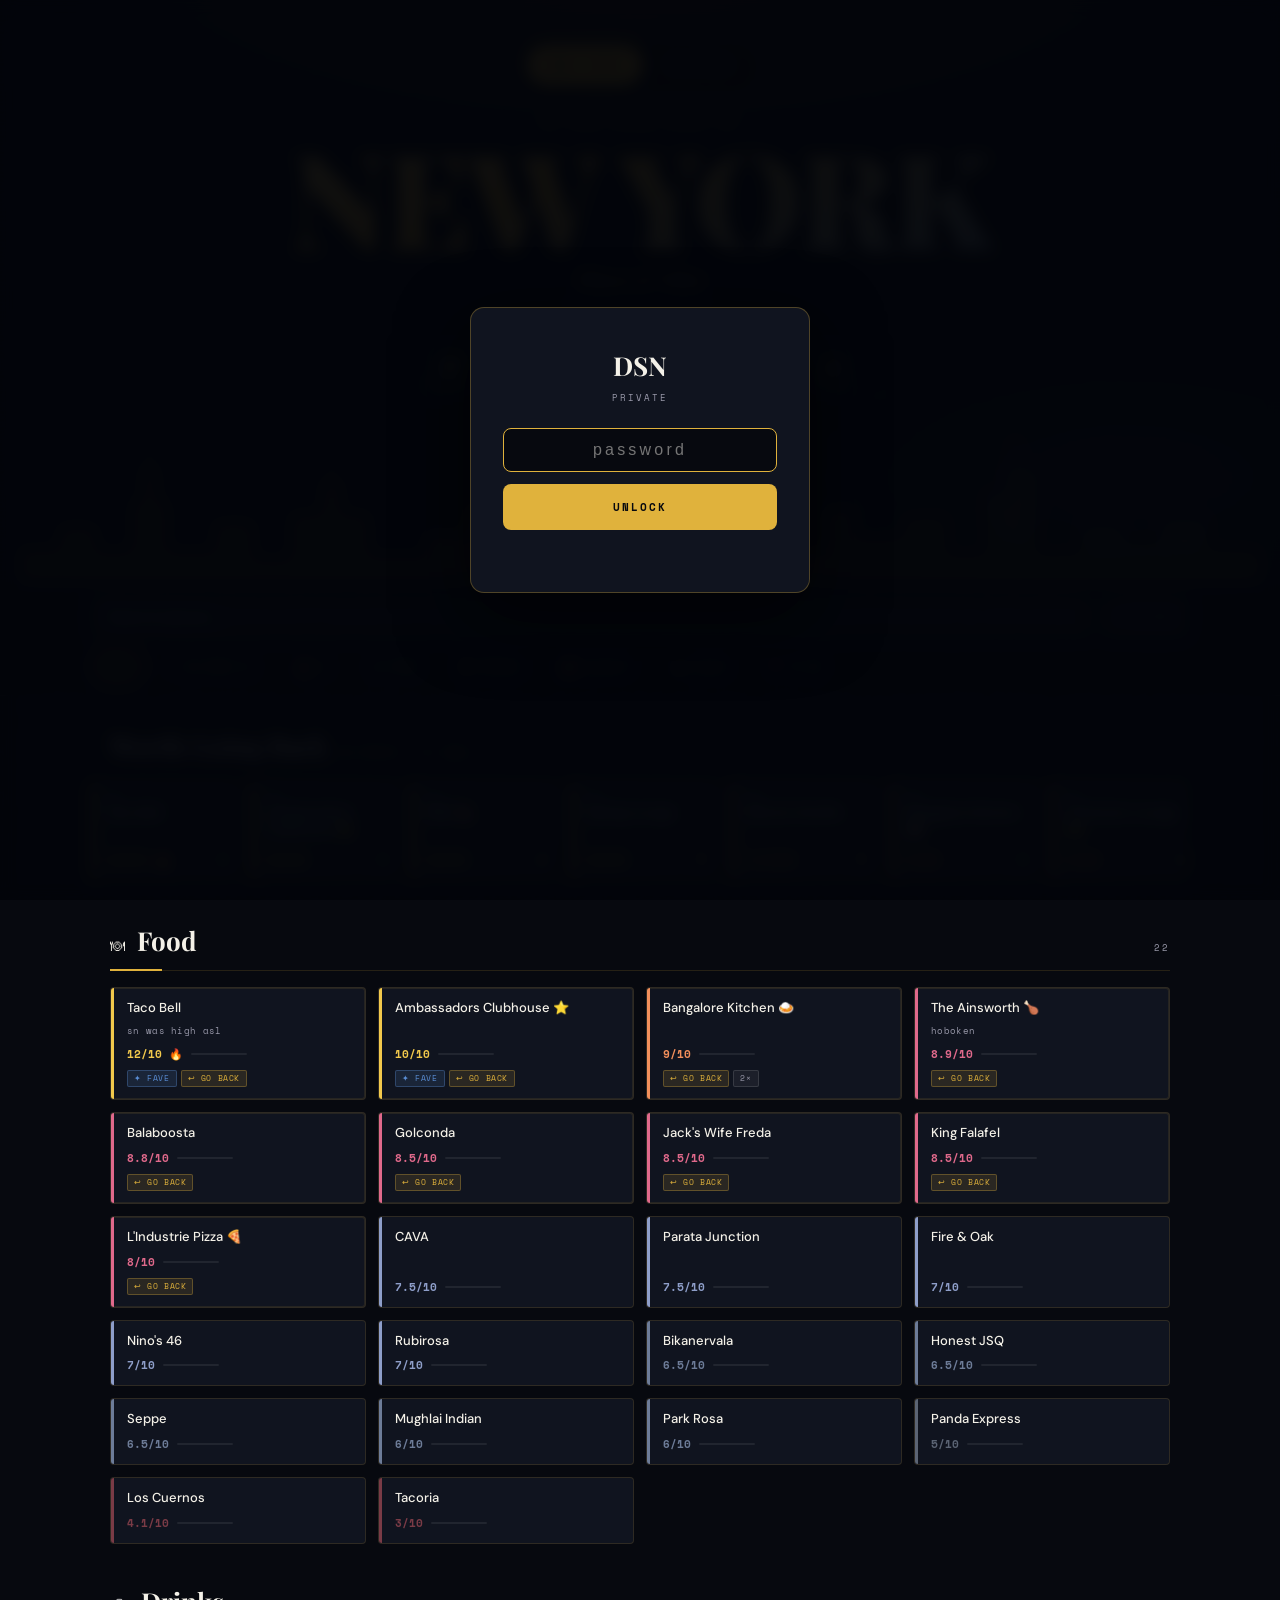
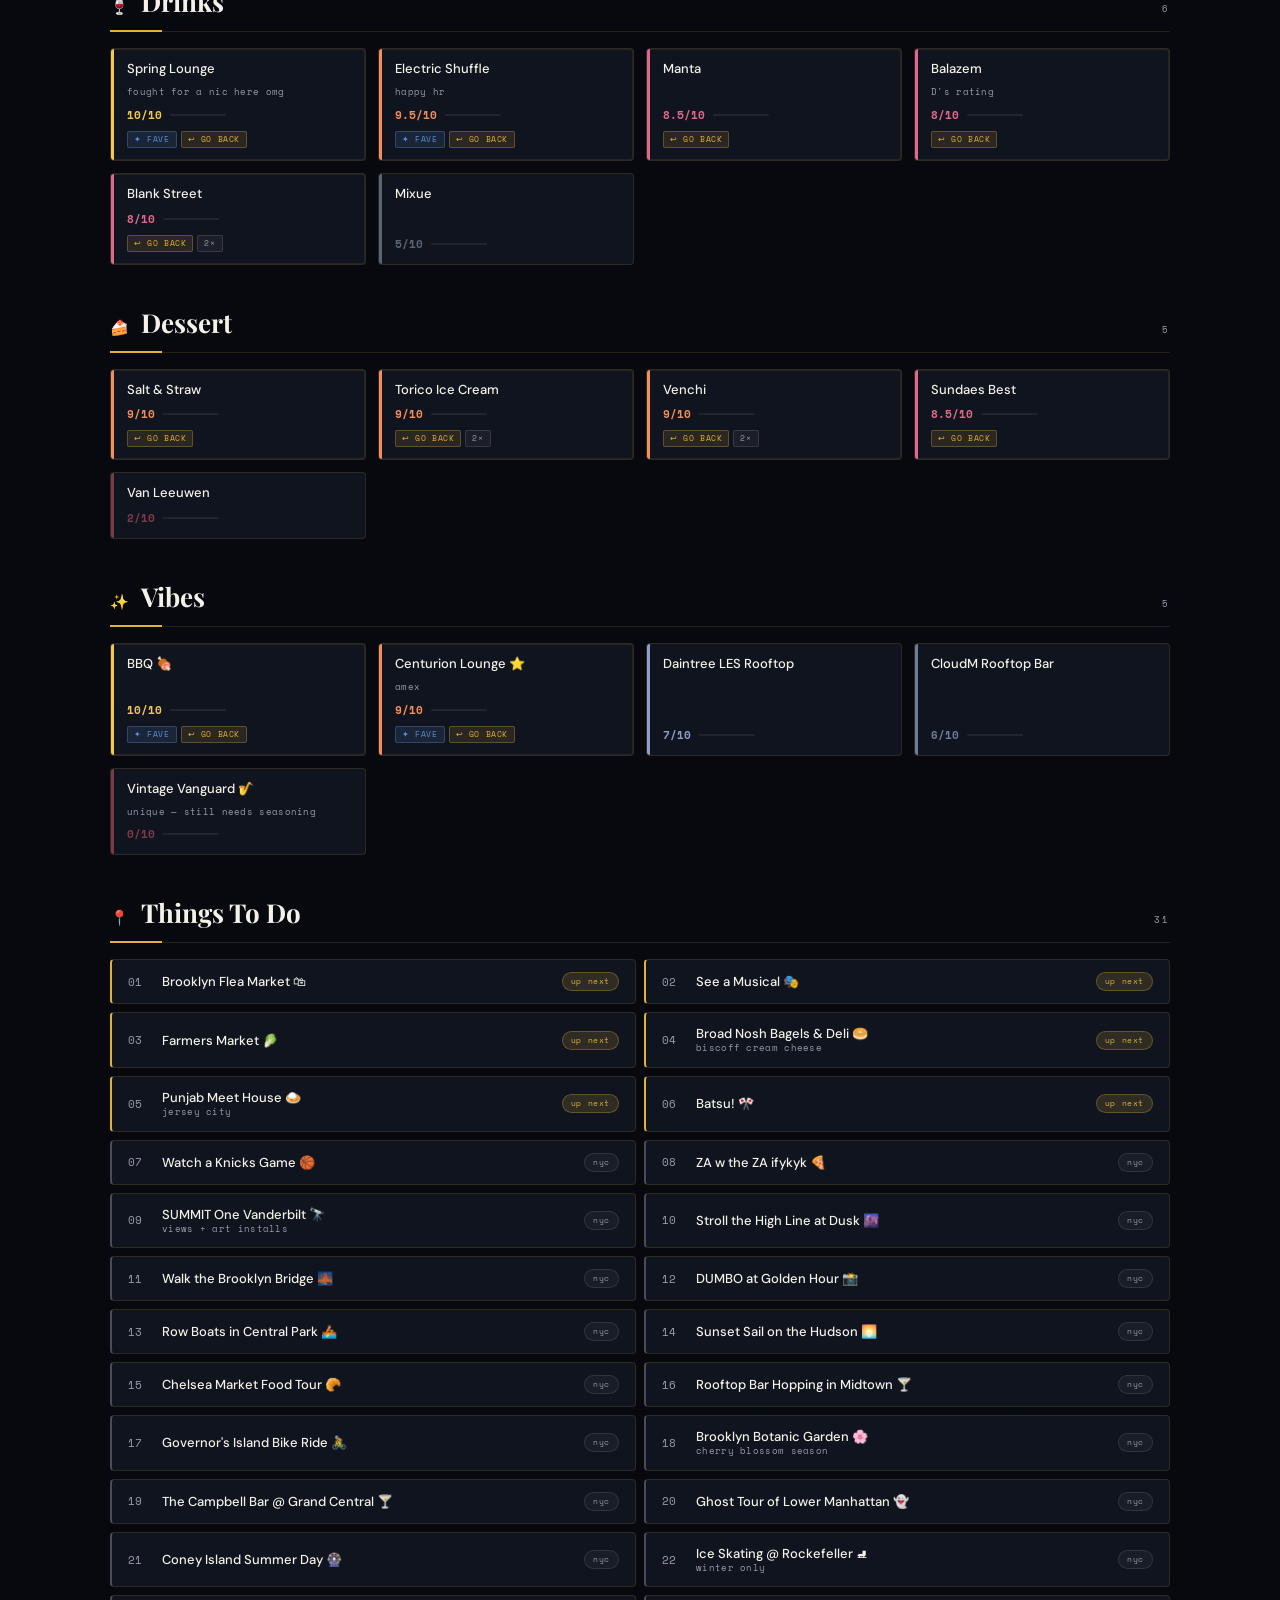
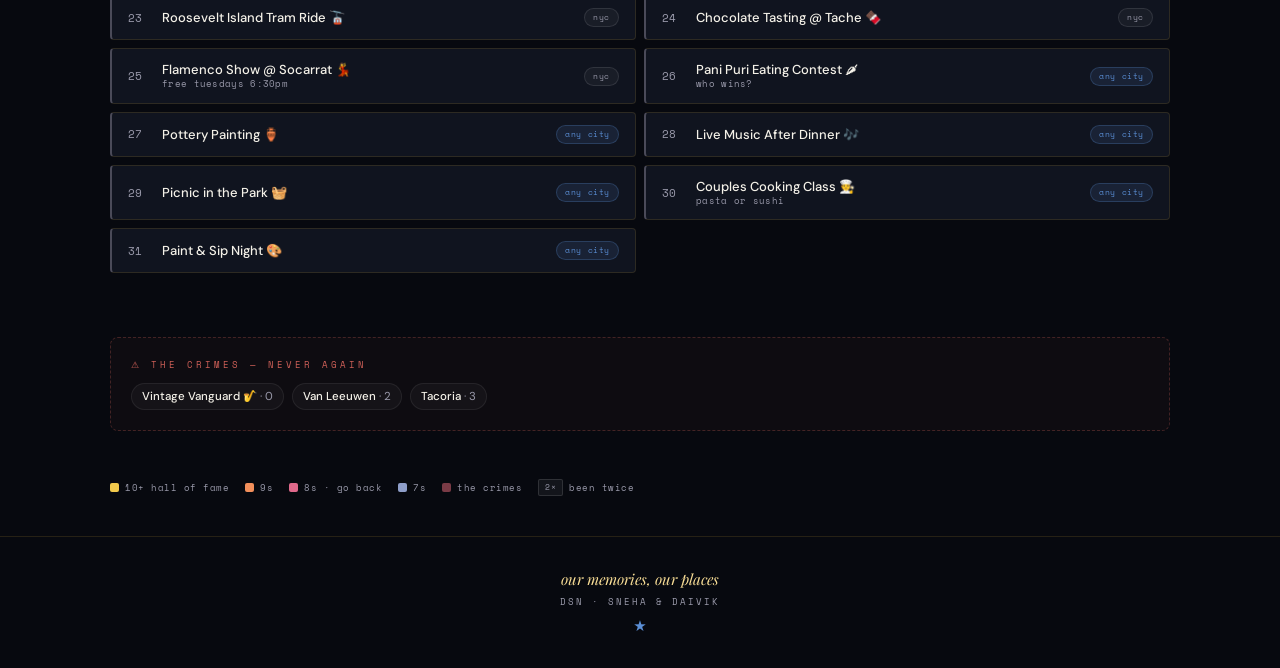
==== index.html @ c8d0a9fb "Rebuild as two-city dashboard: NYC + Chicago themes - Add full NYC list (38 rated places across food" ====
<!DOCTYPE html>
<html lang="en" data-city="nyc">
<head>
<meta charset="UTF-8">
<meta name="viewport" content="width=device-width, initial-scale=1.0, viewport-fit=cover">
<meta name="apple-mobile-web-app-capable" content="yes">
<meta name="apple-mobile-web-app-status-bar-style" content="black-translucent">
<meta name="theme-color" content="#07090f">
<title>DSN Places</title>
<link rel="preconnect" href="https://fonts.googleapis.com">
<link rel="preconnect" href="https://fonts.gstatic.com" crossorigin>
<link href="https://fonts.googleapis.com/css2?family=Playfair+Display:ital,wght@0,400;0,700;0,900;1,400&family=DM+Sans:wght@300;400;500;600&family=Space+Mono:wght@400;700&display=swap" rel="stylesheet">
<style>
/* ═══════════════════════════════════════════════════════════
   DESIGN TOKENS
   ═══════════════════════════════════════════════════════════ */
:root {
  /* spacing — 8pt grid */
  --s1: 4px;  --s2: 8px;  --s3: 12px; --s4: 16px;
  --s5: 20px; --s6: 24px; --s8: 32px; --s10: 40px;
  --s12: 48px; --s16: 64px;

  /* type scale */
  --t-xs: 9px; --t-sm: 10.5px; --t-md: 13px;
  --t-lg: 15px; --t-xl: 20px; --t-2xl: 26px;

  /* radii */
  --r-sm: 4px; --r-md: 8px; --r-lg: 14px; --r-pill: 999px;

  /* rating ramp — shared across cities so tiers read the same everywhere */
  --rt-elite: #f2c94c;
  --rt-9:     #f28f5b;
  --rt-8:     #e0698b;
  --rt-7:     #8e9ec9;
  --rt-6:     #6d7c98;
  --rt-5:     #5b6474;
  --rt-low:   #7a3b46;
  --rt-none:  #4a4a58;

  --ease: cubic-bezier(.22,.61,.36,1);
}

/* ── NEW YORK: midnight + brass ── */
:root[data-city="nyc"] {
  --bg:        #07090f;
  --surface:   #10141f;
  --surface-2: #171d2b;
  --border:    rgba(224,178,60,.14);
  --border-2:  rgba(224,178,60,.30);
  --text:      #f4f1e8;
  --muted:     #9a9aab;
  --accent:    #e0b23c;
  --accent-lt: #f7dc95;
  --accent-dk: #7a5f1c;
  --accent-rgb: 224,178,60;
  --second:    #5b8fd6;
  --second-rgb: 91,143,214;
  --glow-1:    rgba(224,178,60,.16);
  --glow-2:    rgba(91,143,214,.12);
  --warn:      #cf6058;
  --warn-rgb:  207,96,88;
  --star:      "★";
}

/* ── CHICAGO: lakefront blue + flag red ── */
:root[data-city="chi"] {
  --bg:        #050f18;
  --surface:   #0c1a26;
  --surface-2: #122534;
  --border:    rgba(65,182,230,.14);
  --border-2:  rgba(65,182,230,.32);
  --text:      #eaf4fa;
  --muted:     #8ba3b4;
  --accent:    #41b6e6;
  --accent-lt: #9fdff8;
  --accent-dk: #1d5f80;
  --accent-rgb: 65,182,230;
  --second:    #e4415c;
  --second-rgb: 228,65,92;
  --glow-1:    rgba(65,182,230,.14);
  --glow-2:    rgba(228,65,92,.14);
  --warn:      #e4415c;
  --warn-rgb:  228,65,92;
  --star:      "✶";
}

* { margin:0; padding:0; box-sizing:border-box; }

html { scroll-behavior:smooth; }

body {
  background: var(--bg);
  color: var(--text);
  font-family:'DM Sans',system-ui,sans-serif;
  min-height:100vh;
  overflow-x:hidden;
  -webkit-text-size-adjust:100%;
  -webkit-tap-highlight-color:transparent;
  padding-bottom: env(safe-area-inset-bottom);
  transition: background-color .5s var(--ease), color .5s var(--ease);
}

/* film grain */
body::after {
  content:'';position:fixed;inset:0;z-index:900;pointer-events:none;opacity:.45;
  background-image:url("data:image/svg+xml,%3Csvg viewBox='0 0 200 200' xmlns='http://www.w3.org/2000/svg'%3E%3Cfilter id='n'%3E%3CfeTurbulence type='fractalNoise' baseFrequency='0.85' numOctaves='4' stitchTiles='stitch'/%3E%3C/filter%3E%3Crect width='100%25' height='100%25' filter='url(%23n)' opacity='0.035'/%3E%3C/svg%3E");
}

:focus-visible { outline:2px solid var(--accent); outline-offset:2px; border-radius:2px; }

.mono { font-family:'Space Mono',monospace; }
.serif { font-family:'Playfair Display',serif; }

/* ═══════════════════════════════════════════════════════════
   HERO
   ═══════════════════════════════════════════════════════════ */
.hero { position:relative; padding:var(--s10) var(--s5) 0; overflow:hidden; text-align:center; }
.hero-fx { position:absolute; inset:0; pointer-events:none; }
.hero-fx::before {
  content:'';position:absolute;inset:0;
  background:
    radial-gradient(ellipse 75% 55% at 50% -8%, var(--glow-1) 0%, transparent 62%),
    radial-gradient(ellipse 45% 40% at 88% 82%, var(--glow-2) 0%, transparent 60%);
  transition:background .5s var(--ease);
}
.hero-fx::after {
  content:'';position:absolute;inset:0;
  background:repeating-linear-gradient(0deg,transparent,transparent 3px,rgba(255,255,255,.012) 3px,rgba(255,255,255,.012) 4px);
}
.hero-inner { position:relative; z-index:2; }

/* city switch */
.city-switch {
  display:inline-flex; gap:var(--s1); padding:var(--s1);
  border:1px solid var(--border); border-radius:var(--r-pill);
  background:rgba(0,0,0,.35); backdrop-filter:blur(10px);
  margin-bottom:var(--s6);
}
.city-btn {
  font-family:'Space Mono',monospace; font-size:var(--t-sm); letter-spacing:2.5px;
  text-transform:uppercase; padding:10px 20px; min-height:40px;
  border:0; border-radius:var(--r-pill); background:transparent;
  color:var(--muted); cursor:pointer; transition:all .3s var(--ease);
}
.city-btn[aria-pressed="true"] { background:var(--accent); color:var(--bg); font-weight:700; }
.city-btn:not([aria-pressed="true"]):hover { color:var(--text); }

.hero-eyebrow {
  font-family:'Space Mono',monospace; font-size:var(--t-xs);
  letter-spacing:5px; text-transform:uppercase; color:var(--accent);
  margin-bottom:var(--s3);
}
.hero-title {
  font-family:'Playfair Display',serif; font-weight:900;
  font-size:clamp(46px,13vw,132px); line-height:.86; letter-spacing:-.02em;
  background:linear-gradient(155deg,var(--accent-lt) 0%,var(--accent) 42%,var(--second) 100%);
  -webkit-background-clip:text; background-clip:text; -webkit-text-fill-color:transparent;
}
.hero-sub {
  font-family:'Playfair Display',serif; font-style:italic;
  font-size:clamp(14px,3.4vw,20px); color:var(--accent-lt); margin-top:var(--s3);
  opacity:.85;
}
.hero-names {
  font-family:'Space Mono',monospace; font-size:var(--t-xs);
  letter-spacing:4px; color:var(--muted); margin-top:var(--s3);
}
.hero-names b { color:var(--second); font-weight:400; }

.fade-swap { animation:fadeUp .55s var(--ease); }
@keyframes fadeUp { from{opacity:0;transform:translateY(14px)} to{opacity:1;transform:none} }

/* stats */
.stats {
  display:flex; justify-content:center; flex-wrap:wrap;
  gap:var(--s2); margin-top:var(--s6);
}
.stat {
  flex:1 1 68px; max-width:120px;
  border:1px solid var(--border); border-radius:var(--r-md);
  background:rgba(255,255,255,.02); padding:var(--s3) var(--s2);
}
.stat-num {
  font-family:'Playfair Display',serif; font-weight:700;
  font-size:var(--t-xl); color:var(--accent-lt); line-height:1;
}
.stat-label {
  font-family:'Space Mono',monospace; font-size:7.5px; letter-spacing:1.4px;
  color:var(--muted); text-transform:uppercase; margin-top:6px; line-height:1.4;
}

/* skyline */
.skyline { position:relative; z-index:1; margin-top:var(--s6); line-height:0; }
.skyline svg { display:block; width:100%; height:auto; }
.skyline svg { fill:var(--accent); opacity:.16; }
.skyline .sky-nyc, .skyline .sky-chi { display:none; }
:root[data-city="nyc"] .skyline .sky-nyc { display:block; }
:root[data-city="chi"] .skyline .sky-chi { display:block; }

/* ═══════════════════════════════════════════════════════════
   STICKY CONTROLS
   ═══════════════════════════════════════════════════════════ */
.sticky-top {
  position:sticky; top:0; z-index:100;
  background:color-mix(in srgb, var(--bg) 92%, transparent);
  -webkit-backdrop-filter:blur(18px); backdrop-filter:blur(18px);
  border-bottom:1px solid var(--border);
  padding:var(--s3) var(--s4) var(--s2);
}
.controls-row { display:flex; gap:var(--s2); margin-bottom:var(--s2); max-width:1100px; margin-inline:auto; }
.search-input {
  flex:1; background:var(--surface); border:1px solid var(--border);
  padding:11px var(--s4); color:var(--text);
  font-family:'DM Sans',sans-serif; font-size:16px;
  border-radius:var(--r-md); outline:none; -webkit-appearance:none;
  transition:border-color .2s;
}
.search-input::placeholder { color:var(--muted); }
.search-input:focus { border-color:var(--border-2); }
.sort-btn {
  flex-shrink:0; min-height:44px; padding:0 var(--s4);
  font-family:'Space Mono',monospace; font-size:var(--t-xs); letter-spacing:1px;
  background:var(--surface); border:1px solid var(--border); color:var(--muted);
  border-radius:var(--r-md); cursor:pointer; text-transform:uppercase; transition:all .2s;
}
.sort-btn:hover { color:var(--text); border-color:var(--border-2); }

.filters {
  display:flex; gap:var(--s2); overflow-x:auto; -webkit-overflow-scrolling:touch;
  scrollbar-width:none; padding-bottom:2px; max-width:1100px; margin-inline:auto;
}
.filters::-webkit-scrollbar { display:none; }
.filter-btn {
  flex-shrink:0; font-family:'Space Mono',monospace; font-size:var(--t-xs);
  letter-spacing:1px; padding:9px var(--s4); min-height:38px;
  border:1px solid var(--border); background:transparent; color:var(--muted);
  cursor:pointer; border-radius:var(--r-pill); white-space:nowrap;
  text-transform:uppercase; transition:all .2s;
}
.filter-btn:hover { color:var(--text); }
.filter-btn[aria-pressed="true"] {
  border-color:var(--accent); color:var(--accent);
  background:rgba(var(--accent-rgb),.12);
}

/* ═══════════════════════════════════════════════════════════
   GO-BACK RAIL
   ═══════════════════════════════════════════════════════════ */
.rail-wrap { padding:var(--s8) 0 0; max-width:1100px; margin-inline:auto; }
.rail-head { padding:0 var(--s5); display:flex; align-items:baseline; gap:var(--s3); flex-wrap:wrap; }
.rail-title {
  font-family:'Playfair Display',serif; font-size:var(--t-2xl);
  font-weight:700; color:var(--text);
}
.rail-note { font-family:'Space Mono',monospace; font-size:var(--t-xs); color:var(--muted); letter-spacing:1.5px; }
.rail {
  display:flex; gap:var(--s2); overflow-x:auto; -webkit-overflow-scrolling:touch;
  scrollbar-width:none; padding:var(--s4) var(--s5) var(--s2);
  scroll-snap-type:x mandatory;
}
.rail::-webkit-scrollbar { display:none; }
.rail-card {
  flex:0 0 152px; scroll-snap-align:start;
  background:linear-gradient(160deg,var(--surface-2),var(--surface));
  border:1px solid var(--border); border-radius:var(--r-md);
  padding:var(--s3) var(--s3) var(--s3) var(--s4);
  position:relative; overflow:hidden;
  display:flex; flex-direction:column; justify-content:space-between; gap:var(--s3);
  min-height:104px;
}
.rail-card::before { content:''; position:absolute; left:0; top:0; bottom:0; width:3px; background:var(--card-color,var(--accent)); }
.rail-rank {
  font-family:'Space Mono',monospace; font-size:var(--t-xs);
  color:var(--muted); letter-spacing:1px;
}
.rail-name { font-size:var(--t-md); font-weight:500; line-height:1.28; }
.rail-foot { display:flex; align-items:center; justify-content:space-between; gap:var(--s2); }
.rail-score {
  font-family:'Space Mono',monospace; font-weight:700; font-size:var(--t-md);
  color:var(--card-color,var(--accent));
}
.rail-cat { font-size:12px; opacity:.75; }

/* ═══════════════════════════════════════════════════════════
   SECTIONS + CARDS
   ═══════════════════════════════════════════════════════════ */
.sections { padding:var(--s8) var(--s5) var(--s16); display:grid; gap:var(--s10); max-width:1100px; margin-inline:auto; }
.section-header {
  display:flex; align-items:baseline; gap:var(--s3);
  margin-bottom:var(--s4); padding-bottom:var(--s3);
  border-bottom:1px solid var(--border); position:relative;
}
.section-header::after { content:''; position:absolute; bottom:-1px; left:0; width:52px; height:2px; background:var(--accent); }
.section-emoji { font-size:var(--t-lg); }
.section-title { font-family:'Playfair Display',serif; font-size:var(--t-2xl); font-weight:700; }
.section-count { font-family:'Space Mono',monospace; font-size:var(--t-xs); color:var(--muted); letter-spacing:2px; margin-left:auto; }

.card-grid { display:grid; grid-template-columns:repeat(2,1fr); gap:var(--s2); }
@media (min-width:620px) { .card-grid { grid-template-columns:repeat(3,1fr); gap:var(--s3); } }
@media (min-width:900px) { .card-grid { grid-template-columns:repeat(4,1fr); } }

.card {
  background:var(--surface); border:1px solid var(--border);
  padding:var(--s3) var(--s3) var(--s3) var(--s4);
  border-radius:var(--r-sm); position:relative; overflow:hidden;
  display:flex; flex-direction:column; gap:var(--s2);
  transition:background .2s, border-color .2s, transform .2s var(--ease);
}
.card::before { content:''; position:absolute; left:0; top:0; bottom:0; width:2.5px; background:var(--card-color,var(--rt-none)); }
.card:hover { background:var(--surface-2); border-color:var(--border-2); transform:translateY(-2px); }
.card.go-back { box-shadow:inset 0 0 0 1px rgba(var(--accent-rgb),.10); }

.card-name { font-size:var(--t-md); font-weight:500; line-height:1.3; }
.card-meta { display:flex; align-items:center; gap:var(--s2); margin-top:auto; }
.card-score {
  font-family:'Space Mono',monospace; font-size:11px; font-weight:700;
  color:var(--card-color,var(--muted)); white-space:nowrap;
}
.card-bar { flex:1; height:2px; background:rgba(255,255,255,.07); border-radius:1px; overflow:hidden; max-width:56px; }
.card-fill { height:100%; background:var(--card-color,var(--muted)); border-radius:1px; }
.card-note {
  font-size:var(--t-xs); color:var(--muted);
  font-family:'Space Mono',monospace; letter-spacing:.3px; line-height:1.4;
}
.badges { display:flex; flex-wrap:wrap; gap:4px; }
.badge {
  font-family:'Space Mono',monospace; font-size:7.5px; letter-spacing:.6px;
  padding:2px 6px; border-radius:2px; text-transform:uppercase; white-space:nowrap;
}
.b-fave    { background:rgba(var(--second-rgb),.14); border:1px solid rgba(var(--second-rgb),.32); color:var(--second); }
.b-goback  { background:rgba(var(--accent-rgb),.12); border:1px solid rgba(var(--accent-rgb),.30); color:var(--accent); }
.b-repeat  { background:rgba(255,255,255,.05); border:1px solid rgba(255,255,255,.12); color:var(--muted); }
.b-new     { background:rgba(var(--accent-rgb),.16); border:1px solid rgba(var(--accent-rgb),.35); color:var(--accent-lt); }

/* rating tiers */
.r-elite { --card-color:var(--rt-elite); }
.r9  { --card-color:var(--rt-9); }
.r8  { --card-color:var(--rt-8); }
.r7  { --card-color:var(--rt-7); }
.r6  { --card-color:var(--rt-6); }
.r5  { --card-color:var(--rt-5); }
.r-low  { --card-color:var(--rt-low); }
.r-none { --card-color:var(--rt-none); }

/* ── to-do list ── */
.todo-grid { display:grid; grid-template-columns:1fr; gap:6px; }
@media (min-width:760px) { .todo-grid { grid-template-columns:1fr 1fr; gap:var(--s2); } }
.todo-card {
  display:flex; align-items:center; gap:var(--s3);
  background:var(--surface); border:1px solid var(--border);
  border-left:2.5px solid var(--rt-none);
  padding:var(--s3) var(--s4); border-radius:var(--r-sm);
  transition:background .2s, border-color .2s;
}
.todo-card:hover { background:var(--surface-2); }
.todo-card.up-next { border-left-color:var(--accent); }
.todo-num { font-family:'Space Mono',monospace; font-size:var(--t-sm); color:var(--muted); min-width:22px; }
.todo-text { font-size:var(--t-md); font-weight:500; }
.todo-tag {
  font-family:'Space Mono',monospace; font-size:7.5px; letter-spacing:.6px;
  padding:3px 8px; border-radius:var(--r-pill); white-space:nowrap; margin-left:auto;
}
.tag-next { background:rgba(var(--accent-rgb),.15); color:var(--accent); border:1px solid rgba(var(--accent-rgb),.3); }
.tag-any  { background:rgba(var(--second-rgb),.12); color:var(--second); border:1px solid rgba(var(--second-rgb),.25); }
.tag-city { background:rgba(255,255,255,.04); color:var(--muted); border:1px solid rgba(255,255,255,.1); }

/* ── the crimes ── */
.crimes { max-width:1100px; margin:0 auto; padding:0 var(--s5) var(--s12); }
.crimes-box {
  border:1px dashed rgba(var(--warn-rgb),.28); border-radius:var(--r-md);
  background:rgba(var(--warn-rgb),.04); padding:var(--s5);
}
.crimes-title {
  font-family:'Space Mono',monospace; font-size:var(--t-xs); letter-spacing:3px;
  color:var(--warn); text-transform:uppercase; margin-bottom:var(--s3);
}
.crimes-list { display:flex; flex-wrap:wrap; gap:var(--s2); }
.crime {
  font-size:11.5px; padding:5px 10px; border-radius:var(--r-pill);
  background:rgba(255,255,255,.03); border:1px solid rgba(255,255,255,.07);
  color:var(--muted);
}
.crime b { color:var(--text); font-weight:500; }

/* ── legend ── */
.legend { max-width:1100px; margin:0 auto; padding:0 var(--s5) var(--s10); display:flex; flex-wrap:wrap; gap:var(--s4); }
.legend-item { display:flex; align-items:center; gap:6px; font-family:'Space Mono',monospace; font-size:var(--t-xs); color:var(--muted); letter-spacing:.5px; }
.legend-dot { width:9px; height:9px; border-radius:2px; }

/* ── footer ── */
.footer { text-align:center; padding:var(--s8) var(--s5) calc(var(--s8) + env(safe-area-inset-bottom)); border-top:1px solid var(--border); }
.footer-main { font-family:'Playfair Display',serif; font-style:italic; font-size:var(--t-lg); color:var(--accent-lt); }
.footer-sub { font-family:'Space Mono',monospace; font-size:var(--t-xs); color:var(--muted); letter-spacing:2px; margin-top:6px; }
.footer-mark { font-size:var(--t-lg); margin-top:var(--s2); color:var(--second); }
.footer-mark::before { content:var(--star); }

.hidden { display:none !important; }
.empty-msg { font-family:'Space Mono',monospace; font-size:var(--t-sm); color:var(--muted); letter-spacing:1px; padding:var(--s10) 0; text-align:center; }

@media (prefers-reduced-motion:reduce) {
  *, *::before, *::after { animation-duration:.01ms !important; transition-duration:.01ms !important; }
}

/* ═══════════════════════════════════════════════════════════
   PASSWORD GATE
   ═══════════════════════════════════════════════════════════ */
#pw-gate {
  position:fixed; inset:0; z-index:9999;
  background:rgba(3,5,10,.94); -webkit-backdrop-filter:blur(8px); backdrop-filter:blur(8px);
  display:flex; align-items:center; justify-content:center; transition:opacity .4s;
}
#pw-card {
  background:var(--surface); border:1px solid var(--border-2);
  border-radius:var(--r-lg); padding:var(--s10) var(--s8);
  max-width:340px; width:88%; text-align:center;
  box-shadow:0 24px 70px rgba(0,0,0,.6);
}
#pw-card h2 { font-family:'Playfair Display',serif; font-size:var(--t-2xl); margin-bottom:var(--s2); color:var(--text); }
#pw-card p { font-family:'Space Mono',monospace; font-size:var(--t-xs); letter-spacing:2px; color:var(--muted); margin-bottom:var(--s6); text-transform:uppercase; }
#pw-input {
  width:100%; padding:12px var(--s4); background:var(--bg);
  border:1px solid var(--border); border-radius:var(--r-md);
  font-size:16px; text-align:center; letter-spacing:.2em; color:var(--text);
  outline:none; transition:border-color .2s;
}
#pw-input:focus { border-color:var(--accent); }
#pw-btn {
  margin-top:var(--s3); width:100%; padding:12px; min-height:46px;
  background:var(--accent); color:var(--bg); border:none; border-radius:var(--r-md);
  font-family:'Space Mono',monospace; font-size:var(--t-sm); font-weight:700;
  letter-spacing:2px; text-transform:uppercase; cursor:pointer; transition:opacity .2s;
}
#pw-btn:hover { opacity:.85; }
#pw-error { margin-top:var(--s3); font-family:'Space Mono',monospace; font-size:var(--t-xs); color:var(--second); min-height:1.2em; }
@keyframes shake { 0%,100%{transform:translateX(0)} 20%,60%{transform:translateX(-6px)} 40%,80%{transform:translateX(6px)} }
.shake { animation:shake .35s ease; }
</style>
</head>
<body>

<div id="pw-gate">
  <div id="pw-card">
    <h2>DSN</h2>
    <p>private</p>
    <input id="pw-input" type="password" placeholder="password" aria-label="Password" onkeydown="if(event.key==='Enter')checkPassword()">
    <button id="pw-btn" onclick="checkPassword()">Unlock</button>
    <div id="pw-error" role="alert"></div>
  </div>
</div>

<!-- ══ HERO ══ -->
<header class="hero">
  <div class="hero-fx"></div>
  <div class="hero-inner">

    <div class="city-switch" role="group" aria-label="Choose city">
      <button class="city-btn" id="btn-nyc" aria-pressed="true"  onclick="setCity('nyc')">New York</button>
      <button class="city-btn" id="btn-chi" aria-pressed="false" onclick="setCity('chi')">Chicago</button>
    </div>

    <div class="hero-eyebrow" id="heroEyebrow">★ our places ★</div>
    <h1 class="hero-title" id="heroTitle">NEW YORK</h1>
    <div class="hero-sub" id="heroSub">Places &amp; Vibes</div>
    <div class="hero-names"><b>Sneha</b> &amp; <b>Daivik</b></div>

    <div class="stats" id="stats"></div>
  </div>

  <div class="skyline" aria-hidden="true">
    <!-- NEW YORK -->
    <svg class="sky-nyc" viewBox="0 0 1200 150" preserveAspectRatio="none">
      <path d="M0,150 L0,118 L38,118 L38,96 L74,96 L74,120 L108,120 L108,72 L118,72 L118,40 L124,40 L124,6 L127,6 L127,40 L133,40 L133,72 L143,72 L143,120 L188,120 L188,92 L226,92 L226,128 L262,128 L262,84 L292,84 L292,54 L300,54 L300,18 L303,18 L303,54 L311,54 L311,84 L338,84 L338,124 L392,124 L392,102 L430,102 L430,74 L462,74 L462,112 L512,112 L512,88 L552,88 L552,128 L594,128 L594,58 L614,58 L614,32 L620,32 L620,2 L623,2 L623,32 L630,32 L630,58 L650,58 L650,128 L698,128 L698,98 L736,98 L736,118 L778,118 L778,78 L808,78 L808,108 L856,108 L856,88 L896,88 L896,124 L936,124 L936,66 L956,66 L956,42 L961,42 L961,10 L964,10 L964,42 L982,42 L982,124 L1028,124 L1028,98 L1066,98 L1066,114 L1106,114 L1106,92 L1148,92 L1148,120 L1200,120 L1200,150 Z"/>
    </svg>
    <!-- CHICAGO -->
    <svg class="sky-chi" viewBox="0 0 1200 150" preserveAspectRatio="none">
      <path d="M0,150 L0,122 L42,122 L42,100 L80,100 L80,126 L118,126 L118,74 L140,74 L140,48 L145,48 L145,8 L148,8 L148,48 L154,48 L154,8 L157,8 L157,48 L163,48 L163,74 L184,74 L184,126 L228,126 L228,96 L268,96 L268,118 L308,118 L308,62 L330,62 L330,34 L336,34 L336,4 L339,4 L339,34 L348,34 L348,62 L366,62 L366,118 L412,118 L412,90 L452,90 L452,124 L496,124 L496,80 L524,80 L524,56 L530,56 L530,22 L533,22 L533,56 L541,56 L541,80 L562,80 L562,124 L610,124 L610,98 L648,98 L648,116 L692,116 L692,70 L718,70 L718,44 L723,44 L723,14 L726,14 L726,44 L734,44 L734,70 L752,70 L752,116 L800,116 L800,92 L842,92 L842,122 L884,122 L884,76 L916,76 L916,102 L960,102 L960,86 L1000,86 L1000,124 L1044,124 L1044,96 L1084,96 L1084,112 L1126,112 L1126,90 L1164,90 L1164,120 L1200,120 L1200,150 Z"/>
    </svg>
  </div>
</header>

<!-- ══ CONTROLS ══ -->
<div class="sticky-top">
  <div class="controls-row">
    <input class="search-input" type="text" id="searchInput" placeholder="Search places…" oninput="render()" autocomplete="off" autocorrect="off" spellcheck="false" aria-label="Search places">
    <button class="sort-btn" id="sortBtn" onclick="toggleSort()">↓ Rating</button>
  </div>
  <div class="filters" role="group" aria-label="Filter by category">
    <button class="filter-btn" aria-pressed="true"  data-f="all"     onclick="setFilter(this)">All</button>
    <button class="filter-btn" aria-pressed="false" data-f="goback"  onclick="setFilter(this)">↩ Go Back 8+</button>
    <button class="filter-btn" aria-pressed="false" data-f="elite"   onclick="setFilter(this)">🔥 9+</button>
    <button class="filter-btn" aria-pressed="false" data-f="food"    onclick="setFilter(this)">🍽 Food</button>
    <button class="filter-btn" aria-pressed="false" data-f="drinks"  onclick="setFilter(this)">🍷 Drinks</button>
    <button class="filter-btn" aria-pressed="false" data-f="dessert" onclick="setFilter(this)">🍰 Dessert</button>
    <button class="filter-btn" aria-pressed="false" data-f="vibes"   onclick="setFilter(this)">✨ Vibes</button>
    <button class="filter-btn" aria-pressed="false" data-f="todo"    onclick="setFilter(this)">📍 To Do</button>
  </div>
</div>

<!-- ══ GO-BACK RAIL ══ -->
<div class="rail-wrap" id="railWrap">
  <div class="rail-head">
    <div class="rail-title">Worth Going Back</div>
    <div class="rail-note" id="railNote">8+ ONLY</div>
  </div>
  <div class="rail" id="rail"></div>
</div>

<!-- ══ SECTIONS ══ -->
<main class="sections" id="sections"></main>

<!-- ══ THE CRIMES ══ -->
<div class="crimes" id="crimes"></div>

<!-- ══ LEGEND ══ -->
<div class="legend">
  <div class="legend-item"><span class="legend-dot" style="background:var(--rt-elite)"></span>10+ hall of fame</div>
  <div class="legend-item"><span class="legend-dot" style="background:var(--rt-9)"></span>9s</div>
  <div class="legend-item"><span class="legend-dot" style="background:var(--rt-8)"></span>8s · go back</div>
  <div class="legend-item"><span class="legend-dot" style="background:var(--rt-7)"></span>7s</div>
  <div class="legend-item"><span class="legend-dot" style="background:var(--rt-low)"></span>the crimes</div>
  <div class="legend-item"><span class="badge b-repeat">2×</span> been twice</div>
</div>

<!-- ══ FOOTER ══ -->
<footer class="footer">
  <div class="footer-main">our memories, our places</div>
  <div class="footer-sub">DSN · SNEHA &amp; DAIVIK</div>
  <div class="footer-mark"></div>
</footer>

<script>
/* ═══════════════════════════════════════════════════════════
   DATA
   ═══════════════════════════════════════════════════════════ */
const DATA = {

  nyc: {
    label:"NEW YORK", eyebrow:"★ the live list ★", sub:"Places & Vibes",
    vibes: [
      { name:"BBQ 🍖", rating:10, special:true },
      { name:"Centurion Lounge ⭐️", rating:9, note:"amex", special:true },
      { name:"Daintree LES Rooftop", rating:7 },
      { name:"CloudM Rooftop Bar", rating:6 },
      { name:"Vintage Vanguard 🎷", rating:0, note:"unique — still needs seasoning" },
    ],
    food: [
      { name:"Taco Bell", rating:12, note:"sn was high asl", special:true },
      { name:"Ambassadors Clubhouse ⭐️", rating:10, special:true },
      { name:"Bangalore Kitchen 🍛", rating:9, visits:2 },
      { name:"The Ainsworth 🍗", rating:8.9, note:"hoboken" },
      { name:"Balaboosta", rating:8.8 },
      { name:"Golconda", rating:8.5 },
      { name:"King Falafel", rating:8.5 },
      { name:"Jack's Wife Freda", rating:8.5 },
      { name:"L'Industrie Pizza 🍕", rating:8 },
      { name:"CAVA", rating:7.5 },
      { name:"Parata Junction", rating:7.5 },
      { name:"Rubirosa", rating:7 },
      { name:"Fire & Oak", rating:7 },
      { name:"Nino's 46", rating:7 },
      { name:"Bikanervala", rating:6.5 },
      { name:"Honest JSQ", rating:6.5 },
      { name:"Seppe", rating:6.5 },
      { name:"Mughlai Indian", rating:6 },
      { name:"Park Rosa", rating:6 },
      { name:"Panda Express", rating:5 },
      { name:"Los Cuernos", rating:4.1 },
      { name:"Tacoria", rating:3 },
    ],
    drinks: [
      { name:"Spring Lounge", rating:10, note:"fought for a nic here omg", special:true },
      { name:"Electric Shuffle", rating:9.5, note:"happy hr", special:true },
      { name:"Manta", rating:8.5 },
      { name:"Balazem", rating:8, note:"D's rating" },
      { name:"Blank Street", rating:8, visits:2 },
      { name:"Mixue", rating:5 },
    ],
    dessert: [
      { name:"Salt & Straw", rating:9 },
      { name:"Torico Ice Cream", rating:9, visits:2 },
      { name:"Venchi", rating:9, visits:2 },
      { name:"Sundaes Best", rating:8.5 },
      { name:"Van Leeuwen", rating:2 },
    ],
    todo: [
      { name:"Brooklyn Flea Market 🛍", next:true },
      { name:"See a Musical 🎭", next:true },
      { name:"Farmers Market 🥬", next:true },
      { name:"Broad Nosh Bagels & Deli 🥯", next:true, note:"biscoff cream cheese" },
      { name:"Punjab Meet House 🍛", next:true, note:"jersey city" },
      { name:"Batsu! 🎌", next:true },
      { name:"Watch a Knicks Game 🏀" },
      { name:"ZA w the ZA ifykyk 🍕" },
      { name:"SUMMIT One Vanderbilt 🔭", note:"views + art installs" },
      { name:"Stroll the High Line at Dusk 🌆" },
      { name:"Walk the Brooklyn Bridge 🌉" },
      { name:"DUMBO at Golden Hour 📸" },
      { name:"Row Boats in Central Park 🚣" },
      { name:"Sunset Sail on the Hudson 🌅" },
      { name:"Chelsea Market Food Tour 🥐" },
      { name:"Rooftop Bar Hopping in Midtown 🍸" },
      { name:"Governor's Island Bike Ride 🚴" },
      { name:"Brooklyn Botanic Garden 🌸", note:"cherry blossom season" },
      { name:"The Campbell Bar @ Grand Central 🍸" },
      { name:"Ghost Tour of Lower Manhattan 👻" },
      { name:"Coney Island Summer Day 🎡" },
      { name:"Ice Skating @ Rockefeller ⛸", note:"winter only" },
      { name:"Roosevelt Island Tram Ride 🚡" },
      { name:"Chocolate Tasting @ Tache 🍫" },
      { name:"Flamenco Show @ Socarrat 💃", note:"free tuesdays 6:30pm" },
      { name:"Pani Puri Eating Contest 🌶", any:true, note:"who wins?" },
      { name:"Pottery Painting 🏺", any:true },
      { name:"Live Music After Dinner 🎶", any:true },
      { name:"Picnic in the Park 🧺", any:true },
      { name:"Couples Cooking Class 🧑‍🍳", any:true, note:"pasta or sushi" },
      { name:"Paint & Sip Night 🎨", any:true },
    ],
  },

  chi: {
    label:"CHICAGO", eyebrow:"✶ where it started ✶", sub:"The Archive",
    vibes: [
      { name:"Le Piano 🎹", rating:10, note:"drinks & vibe", special:true },
      { name:"Bulls Game 🏀", rating:10, special:true },
      { name:"Shedd Aquarium 🐟", rating:10, note:"S+D 10.25.25", special:true },
      { name:"Jewel Osco", rating:10, special:true },
      { name:"Pendry Chicago", rating:10, note:"FHR #amex", special:true },
      { name:"Lincoln Park View", rating:8 },
      { name:"Best View in the City", rating:7, note:"adler" },
      { name:"Walking Michigan Ave", rating:6 },
      { name:"Christkindl Market", rating:5 },
      { name:"The Bean", rating:3, note:"lol" },
      { name:"St Patrick's Wrigley Crawl 🍀", rating:null },
    ],
    food: [
      { name:"Los Comales Taqueria", rating:9.9, special:true },
      { name:"Trivoli Tavern 🥮", rating:9.9, special:true },
      { name:"Lil Baba Reeba", rating:9 },
      { name:"Summer House Santa Monica", rating:9 },
      { name:"Wildberry 🐝", rating:9 },
      { name:"Gilt Bar 🍷", rating:9 },
      { name:"Gibsons Italia", rating:8.9 },
      { name:"SALT 🍔", rating:8.9 },
      { name:"Yasemi", rating:8.6 },
      { name:"Sifr", rating:8.2 },
      { name:"Blue Sushi Sake", rating:8 },
      { name:"Cafe Baba Reeba", rating:8 },
      { name:"Gung Ho Ramen 🍜", rating:7.6 },
      { name:"Aba", rating:7.4 },
      { name:"Gyu Kaku", rating:7 },
      { name:"Cava", rating:7 },
      { name:"Gino's East", rating:7 },
      { name:"Lou Malnati's", rating:7 },
      { name:"Prince", rating:7 },
      { name:"LIA Tavern", rating:7 },
      { name:"Honest", rating:7 },
      { name:"Dough Bros", rating:7, note:"dine & dash 😅" },
      { name:"Ema", rating:6.5 },
      { name:"Oiistar Ramen 🍜", rating:6.5 },
      { name:"Pizzeria Portofino", rating:6.4 },
      { name:"Alpana", rating:6 },
      { name:"Ventuex", rating:6 },
      { name:"Velvet Taco", rating:5.5 },
      { name:"Quarntino", rating:5.5 },
      { name:"Busy Burger 🍔", rating:5 },
      { name:"Chowresta", rating:5 },
      { name:"Pendry Room Service 🥜", rating:5 },
      { name:"Buffalo Wild Wings 🦬", rating:4 },
      { name:"PBNJ", rating:4 },
      { name:"Habibi Mediterranean", rating:4 },
      { name:"Costera Tulum", rating:2 },
      { name:"Sunda", rating:1 },
    ],
    drinks: [
      { name:"Tetto", rating:11, note:"🔥", special:true },
      { name:"Estero FM", rating:10, note:"SN rated", special:true },
      { name:"Nisos Prime Lounge", rating:8 },
      { name:"Grapes & Grains 🎹", rating:8 },
      { name:"The Pearl", rating:8 },
      { name:"Broken Shaker", rating:8 },
      { name:"Kitchen and Kocktails", rating:7 },
      { name:"Texan Taco Bar", rating:6, note:"happy hr" },
      { name:"Hiezmans", rating:6 },
      { name:"Pendry Bar", rating:5.5 },
      { name:"Sixty Four Winery", rating:4.5 },
      { name:"Draft Picks", rating:null },
      { name:"She-naggin", rating:null },
      { name:"Cruz Blanca", rating:null },
      { name:"Old Crow", rating:null },
      { name:"Sluggers", rating:null },
      { name:"Federalas", rating:null },
    ],
    dessert: [
      { name:"Sticky Date Cake @ Trivoli 🥮", rating:null, special:true },
      { name:"Cookie Skillet @ Gilt Bar", rating:null, special:true },
      { name:"Andy's Frozen Custard", rating:null },
      { name:"Jeni's Ice Cream", rating:null },
      { name:"Kilwins", rating:null },
      { name:"Kilwins Evanston", rating:null },
      { name:"Insomnia Cookies 🍪", rating:null },
    ],
    todo: [
      { name:"Pani Puri Eating Contest 🌶", any:true, note:"who wins?" },
      { name:"Pottery Painting 🏺", any:true },
      { name:"Live Music After Dinner 🎶", any:true },
      { name:"Picnic in the Park 🧺", any:true },
      { name:"Couples Cooking Class 🧑‍🍳", any:true, note:"pasta or sushi" },
      { name:"Paint & Sip Night 🎨", any:true },
    ],
  }
};

const CATS = [
  { key:"food",    emoji:"🍽", title:"Food" },
  { key:"drinks",  emoji:"🍷", title:"Drinks" },
  { key:"dessert", emoji:"🍰", title:"Dessert" },
  { key:"vibes",   emoji:"✨", title:"Vibes" },
];

const GO_BACK = 8;   // "anything higher than an 8 is worth going back"

/* ═══════════════════════════════════════════════════════════
   STATE
   ═══════════════════════════════════════════════════════════ */
let city   = 'nyc';
let filter = 'all';
let sortBy = 'rating';   // 'rating' | 'name'

/* ═══════════════════════════════════════════════════════════
   HELPERS
   ═══════════════════════════════════════════════════════════ */
const has = r => Number.isFinite(r);

function tierClass(r) {
  if (!has(r))  return 'r-none';
  if (r >= 10)  return 'r-elite';
  if (r >= 9)   return 'r9';
  if (r >= 8)   return 'r8';
  if (r >= 7)   return 'r7';
  if (r >= 6)   return 'r6';
  if (r >= 5)   return 'r5';
  return 'r-low';
}

function scoreText(r) {
  if (!has(r)) return '—';
  if (r > 10)  return r + '/10 🔥';
  return r + '/10';
}

function esc(s) {
  return String(s).replace(/[&<>"]/g, c => ({'&':'&amp;','<':'&lt;','>':'&gt;','"':'&quot;'}[c]));
}

function allPlaces(c) {
  return CATS.flatMap(cat => (DATA[c][cat.key] || []).map(p => ({...p, cat:cat.key, emoji:cat.emoji})));
}

function matchesSearch(name, note) {
  const q = (document.getElementById('searchInput').value || '').trim().toLowerCase();
  if (!q) return true;
  return (name + ' ' + (note || '')).toLowerCase().includes(q);
}

function sortPlaces(list) {
  const arr = [...list];
  if (sortBy === 'name') return arr.sort((a,b) => a.name.localeCompare(b.name));
  return arr.sort((a,b) => {
    const ra = has(a.rating) ? a.rating : -1;
    const rb = has(b.rating) ? b.rating : -1;
    return rb - ra || a.name.localeCompare(b.name);
  });
}

/* ═══════════════════════════════════════════════════════════
   TEMPLATES
   ═══════════════════════════════════════════════════════════ */
function cardHTML(p) {
  const tier    = tierClass(p.rating);
  const goBack  = has(p.rating) && p.rating >= GO_BACK;
  const pct     = has(p.rating) ? Math.min(100, Math.round((p.rating / 10) * 100)) : 0;
  const badges  = [
    p.special ? '<span class="badge b-fave">✦ fave</span>' : '',
    goBack    ? '<span class="badge b-goback">↩ go back</span>' : '',
    p.visits > 1 ? `<span class="badge b-repeat">${p.visits}×</span>` : '',
  ].join('');

  return `<article class="card ${tier} ${goBack ? 'go-back' : ''}">
    <div class="card-name">${esc(p.name)}</div>
    ${p.note ? `<div class="card-note">${esc(p.note)}</div>` : ''}
    <div class="card-meta">
      <span class="card-score">${scoreText(p.rating)}</span>
      ${has(p.rating) ? `<span class="card-bar"><span class="card-fill" style="width:${pct}%"></span></span>` : ''}
    </div>
    ${badges ? `<div class="badges">${badges}</div>` : ''}
  </article>`;
}

function todoHTML(t, i) {
  const tag = t.next ? ['tag-next','up next'] : t.any ? ['tag-any','any city'] : ['tag-city', city === 'nyc' ? 'nyc' : 'chi'];
  return `<div class="todo-card ${t.next ? 'up-next' : ''}">
    <span class="todo-num">${String(i+1).padStart(2,'0')}</span>
    <div style="flex:1">
      <div class="todo-text">${esc(t.name)}</div>
      ${t.note ? `<div class="card-note">${esc(t.note)}</div>` : ''}
    </div>
    <span class="todo-tag ${tag[0]}">${tag[1]}</span>
  </div>`;
}

function railCardHTML(p, i) {
  return `<div class="rail-card ${tierClass(p.rating)}">
    <div>
      <div class="rail-rank">${String(i+1).padStart(2,'0')}</div>
      <div class="rail-name">${esc(p.name)}</div>
    </div>
    <div class="rail-foot">
      <span class="rail-score">${scoreText(p.rating)}</span>
      <span class="rail-cat">${p.emoji}</span>
    </div>
  </div>`;
}

/* ═══════════════════════════════════════════════════════════
   RENDER
   ═══════════════════════════════════════════════════════════ */
function renderHero() {
  const d = DATA[city];
  const t = document.getElementById('heroTitle');
  const e = document.getElementById('heroEyebrow');
  const s = document.getElementById('heroSub');
  [t,e,s].forEach(el => el.classList.remove('fade-swap'));
  void t.offsetWidth;
  t.textContent = d.label; e.textContent = d.eyebrow; s.textContent = d.sub;
  [t,e,s].forEach(el => el.classList.add('fade-swap'));

  const rated  = allPlaces(city).filter(p => has(p.rating));
  const avg    = rated.length ? (rated.reduce((a,p) => a + Math.min(p.rating,10), 0) / rated.length).toFixed(1) : '—';
  const goBack = rated.filter(p => p.rating >= GO_BACK).length;

  document.getElementById('stats').innerHTML = [
    [allPlaces(city).length, 'places'],
    [avg,                    'avg score'],
    [goBack,                 'go back'],
    [DATA[city].todo.length, 'to do'],
  ].map(([n,l]) => `<div class="stat"><div class="stat-num">${n}</div><div class="stat-label">${l}</div></div>`).join('');
}

function renderRail() {
  const top = sortPlaces(allPlaces(city).filter(p => has(p.rating) && p.rating >= GO_BACK));
  document.getElementById('rail').innerHTML = top.map(railCardHTML).join('');
  document.getElementById('railNote').textContent = `${top.length} SPOTS · ${GO_BACK}+ ONLY`;
  document.getElementById('railWrap').classList.toggle('hidden', top.length === 0 || filter === 'todo');
}

function renderSections() {
  const showCat = k => filter === 'all' || filter === 'goback' || filter === 'elite' || filter === k;
  let html = '';

  CATS.forEach(cat => {
    if (!showCat(cat.key)) return;
    let items = (DATA[city][cat.key] || []).filter(p => matchesSearch(p.name, p.note));
    if (filter === 'goback') items = items.filter(p => has(p.rating) && p.rating >= GO_BACK);
    if (filter === 'elite')  items = items.filter(p => has(p.rating) && p.rating >= 9);
    if (!items.length) return;
    html += `<section class="section">
      <div class="section-header">
        <span class="section-emoji">${cat.emoji}</span>
        <h2 class="section-title">${cat.title}</h2>
        <span class="section-count">${items.length}</span>
      </div>
      <div class="card-grid">${sortPlaces(items).map(cardHTML).join('')}</div>
    </section>`;
  });

  if (filter === 'all' || filter === 'todo') {
    const todos = DATA[city].todo.filter(t => matchesSearch(t.name, t.note));
    if (todos.length) {
      html += `<section class="section">
        <div class="section-header">
          <span class="section-emoji">📍</span>
          <h2 class="section-title">Things To Do</h2>
          <span class="section-count">${todos.length}</span>
        </div>
        <div class="todo-grid">${todos.map(todoHTML).join('')}</div>
      </section>`;
    }
  }

  document.getElementById('sections').innerHTML = html || `<div class="empty-msg">NOTHING MATCHES — TRY ANOTHER SEARCH</div>`;
}

function renderCrimes() {
  const bad = sortPlaces(allPlaces(city).filter(p => has(p.rating) && p.rating <= 3)).reverse();
  const box = document.getElementById('crimes');
  if (!bad.length || filter !== 'all') { box.innerHTML = ''; return; }
  box.innerHTML = `<div class="crimes-box">
    <div class="crimes-title">⚠ the crimes — never again</div>
    <div class="crimes-list">${bad.map(p => `<span class="crime"><b>${esc(p.name)}</b> · ${p.rating}</span>`).join('')}</div>
  </div>`;
}

function render() {
  renderRail();
  renderSections();
  renderCrimes();
}

/* ═══════════════════════════════════════════════════════════
   CONTROLS
   ═══════════════════════════════════════════════════════════ */
function setCity(c) {
  city = c;
  document.documentElement.dataset.city = c;
  document.getElementById('btn-nyc').setAttribute('aria-pressed', c === 'nyc');
  document.getElementById('btn-chi').setAttribute('aria-pressed', c === 'chi');
  document.querySelector('meta[name="theme-color"]').setAttribute('content', c === 'nyc' ? '#07090f' : '#050f18');
  try { localStorage.setItem('dsn-city', c); } catch(e) {}
  renderHero();
  render();
}

function setFilter(btn) {
  filter = btn.dataset.f;
  document.querySelectorAll('.filter-btn').forEach(b => b.setAttribute('aria-pressed', b === btn));
  render();
}

function toggleSort() {
  sortBy = sortBy === 'rating' ? 'name' : 'rating';
  document.getElementById('sortBtn').textContent = sortBy === 'rating' ? '↓ Rating' : 'A–Z';
  render();
}

/* ═══════════════════════════════════════════════════════════
   PASSWORD GATE
   ═══════════════════════════════════════════════════════════ */
function checkPassword() {
  const inp = document.getElementById('pw-input');
  const err = document.getElementById('pw-error');
  if (inp.value === 'huncho') {
    sessionStorage.setItem('dsn-unlocked', '1');
    unlock();
  } else {
    inp.classList.remove('shake'); void inp.offsetWidth; inp.classList.add('shake');
    err.textContent = 'nope. try again.';
    inp.value = '';
  }
}

function unlock() {
  const gate = document.getElementById('pw-gate');
  if (!gate) return;
  gate.style.opacity = '0';
  setTimeout(() => gate.remove(), 400);
}

/* ═══════════════════════════════════════════════════════════
   BOOT
   ═══════════════════════════════════════════════════════════ */
(function init() {
  let saved = null;
  try { saved = localStorage.getItem('dsn-city'); } catch(e) {}
  setCity(saved === 'chi' ? 'chi' : 'nyc');

  if (sessionStorage.getItem('dsn-unlocked') === '1') {
    unlock();
  } else {
    setTimeout(() => document.getElementById('pw-input')?.focus(), 100);
  }
})();
</script>

</body>
</html>
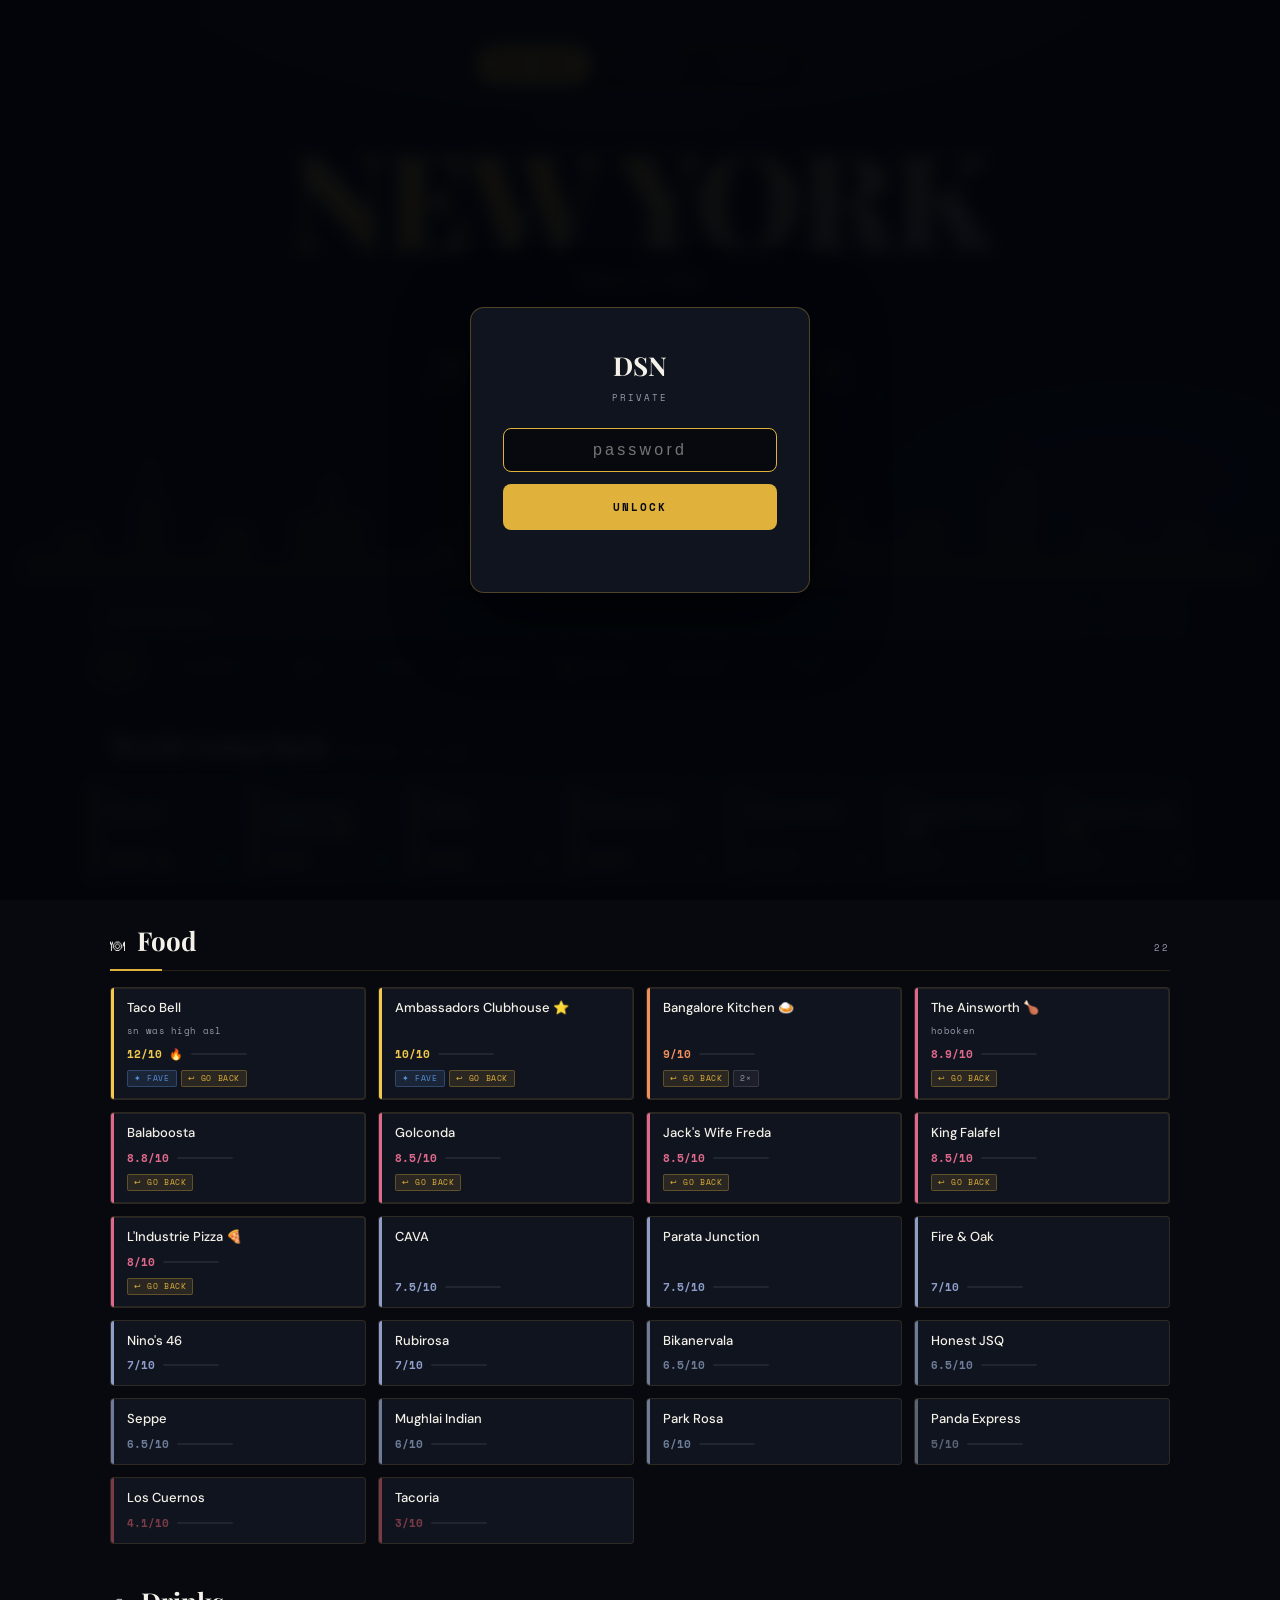
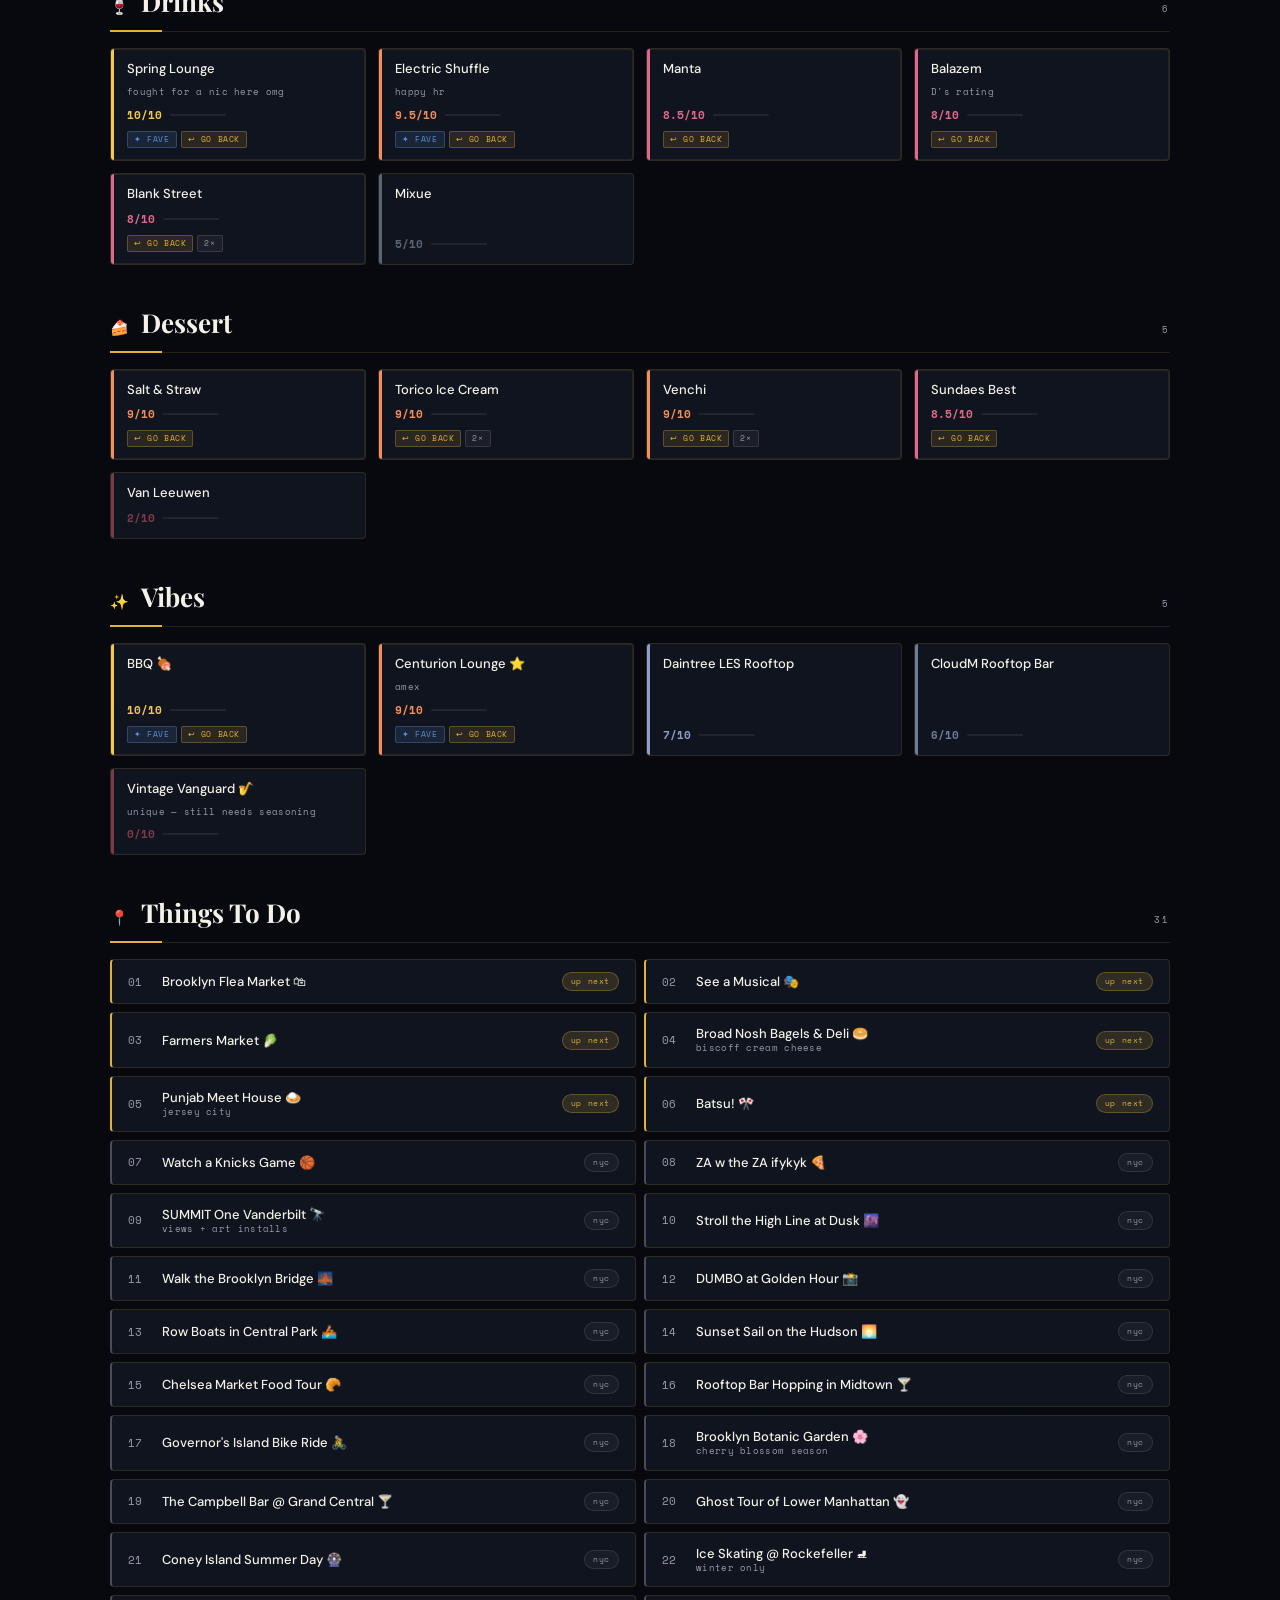
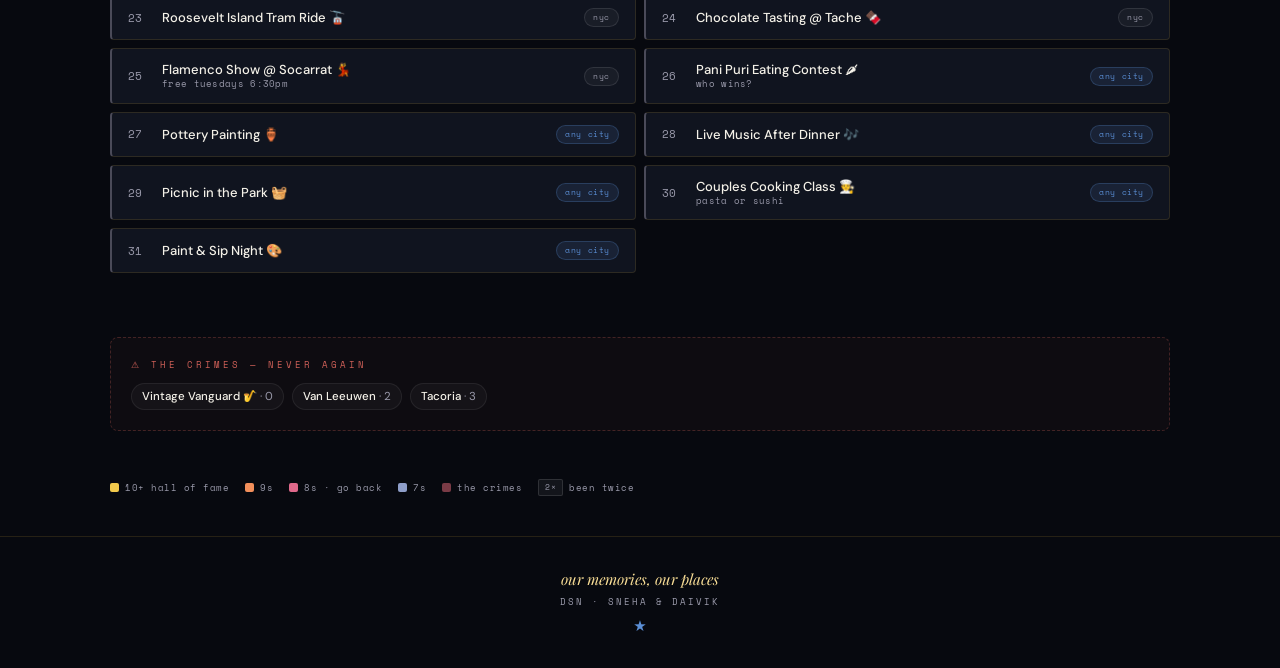
==== commit 8ed73d00: "Add Philadelphia as a third city, built around AKKA weekend - New phl theme: liberty-bell patina tea" ====
--- a/index.html
+++ b/index.html
@@ -6,6 +6,9 @@
 <meta name="apple-mobile-web-app-capable" content="yes">
 <meta name="apple-mobile-web-app-status-bar-style" content="black-translucent">
 <meta name="theme-color" content="#07090f">
+<meta name="robots" content="noindex, nofollow, noarchive, nosnippet, noimageindex">
+<meta name="googlebot" content="noindex, nofollow">
+<meta name="referrer" content="no-referrer">
 <title>DSN Places</title>
 <link rel="preconnect" href="https://fonts.googleapis.com">
 <link rel="preconnect" href="https://fonts.gstatic.com" crossorigin>
@@ -84,6 +87,28 @@
   --star:      "✶";
 }
 
+/* ── PHILADELPHIA: liberty-bell patina + brick ── */
+:root[data-city="phl"] {
+  --bg:        #100c0e;
+  --surface:   #1b1417;
+  --surface-2: #261b1f;
+  --border:    rgba(96,196,174,.14);
+  --border-2:  rgba(96,196,174,.32);
+  --text:      #f4eee9;
+  --muted:     #a3928f;
+  --accent:    #60c4ae;
+  --accent-lt: #a8e6d7;
+  --accent-dk: #2c6b5e;
+  --accent-rgb: 96,196,174;
+  --second:    #d4614e;
+  --second-rgb: 212,97,78;
+  --glow-1:    rgba(96,196,174,.13);
+  --glow-2:    rgba(212,97,78,.13);
+  --warn:      #d4614e;
+  --warn-rgb:  212,97,78;
+  --star:      "✦";
+}
+
 * { margin:0; padding:0; box-sizing:border-box; }
 
 html { scroll-behavior:smooth; }
@@ -156,6 +181,8 @@
   background:linear-gradient(155deg,var(--accent-lt) 0%,var(--accent) 42%,var(--second) 100%);
   -webkit-background-clip:text; background-clip:text; -webkit-text-fill-color:transparent;
 }
+/* long city name needs its own step down so it never overflows */
+:root[data-city="phl"] .hero-title { font-size:clamp(30px,9vw,104px); }
 .hero-sub {
   font-family:'Playfair Display',serif; font-style:italic;
   font-size:clamp(14px,3.4vw,20px); color:var(--accent-lt); margin-top:var(--s3);
@@ -193,9 +220,10 @@
 .skyline { position:relative; z-index:1; margin-top:var(--s6); line-height:0; }
 .skyline svg { display:block; width:100%; height:auto; }
 .skyline svg { fill:var(--accent); opacity:.16; }
-.skyline .sky-nyc, .skyline .sky-chi { display:none; }
+.skyline .sky-nyc, .skyline .sky-chi, .skyline .sky-phl { display:none; }
 :root[data-city="nyc"] .skyline .sky-nyc { display:block; }
 :root[data-city="chi"] .skyline .sky-chi { display:block; }
+:root[data-city="phl"] .skyline .sky-phl { display:block; }
 
 /* ═══════════════════════════════════════════════════════════
    STICKY CONTROLS
@@ -331,6 +359,14 @@
 .b-goback  { background:rgba(var(--accent-rgb),.12); border:1px solid rgba(var(--accent-rgb),.30); color:var(--accent); }
 .b-repeat  { background:rgba(255,255,255,.05); border:1px solid rgba(255,255,255,.12); color:var(--muted); }
 .b-new     { background:rgba(var(--accent-rgb),.16); border:1px solid rgba(var(--accent-rgb),.35); color:var(--accent-lt); }
+.b-tbd     { background:transparent; border:1px dashed rgba(var(--accent-rgb),.35); color:var(--accent); }
+.b-soon    { background:rgba(var(--second-rgb),.14); border:1px solid rgba(var(--second-rgb),.34); color:var(--second); }
+
+/* unvisited / planned spots read as outlines, not filled cards */
+.card.is-tbd { background:transparent; border-style:dashed; }
+.card.is-tbd::before { opacity:.45; }
+.card.is-tbd .card-name { color:var(--accent-lt); }
+.card.is-tbd:hover { background:rgba(var(--accent-rgb),.04); }
 
 /* rating tiers */
 .r-elite { --card-color:var(--rt-elite); }
@@ -454,8 +490,9 @@
   <div class="hero-inner">
 
     <div class="city-switch" role="group" aria-label="Choose city">
-      <button class="city-btn" id="btn-nyc" aria-pressed="true"  onclick="setCity('nyc')">New York</button>
-      <button class="city-btn" id="btn-chi" aria-pressed="false" onclick="setCity('chi')">Chicago</button>
+      <button class="city-btn" data-city="nyc" aria-pressed="true"  onclick="setCity('nyc')">New York</button>
+      <button class="city-btn" data-city="chi" aria-pressed="false" onclick="setCity('chi')">Chicago</button>
+      <button class="city-btn" data-city="phl" aria-pressed="false" onclick="setCity('phl')">Philly</button>
     </div>
 
     <div class="hero-eyebrow" id="heroEyebrow">★ our places ★</div>
@@ -470,6 +507,10 @@
     <!-- NEW YORK -->
     <svg class="sky-nyc" viewBox="0 0 1200 150" preserveAspectRatio="none">
       <path d="M0,150 L0,118 L38,118 L38,96 L74,96 L74,120 L108,120 L108,72 L118,72 L118,40 L124,40 L124,6 L127,6 L127,40 L133,40 L133,72 L143,72 L143,120 L188,120 L188,92 L226,92 L226,128 L262,128 L262,84 L292,84 L292,54 L300,54 L300,18 L303,18 L303,54 L311,54 L311,84 L338,84 L338,124 L392,124 L392,102 L430,102 L430,74 L462,74 L462,112 L512,112 L512,88 L552,88 L552,128 L594,128 L594,58 L614,58 L614,32 L620,32 L620,2 L623,2 L623,32 L630,32 L630,58 L650,58 L650,128 L698,128 L698,98 L736,98 L736,118 L778,118 L778,78 L808,78 L808,108 L856,108 L856,88 L896,88 L896,124 L936,124 L936,66 L956,66 L956,42 L961,42 L961,10 L964,10 L964,42 L982,42 L982,124 L1028,124 L1028,98 L1066,98 L1066,114 L1106,114 L1106,92 L1148,92 L1148,120 L1200,120 L1200,150 Z"/>
+    </svg>
+    <!-- PHILADELPHIA — City Hall tower, Liberty Place spires, Comcast -->
+    <svg class="sky-phl" viewBox="0 0 1200 150" preserveAspectRatio="none">
+      <path d="M0,150 L0,124 L46,124 L46,102 L88,102 L88,128 L128,128 L128,72 L146,72 L146,40 L152,40 L152,16 L155,16 L155,40 L161,40 L161,72 L180,72 L180,128 L224,128 L224,98 L262,98 L262,120 L300,120 L300,52 L316,52 L316,28 L322,28 L322,6 L325,6 L325,28 L332,28 L332,52 L350,52 L350,120 L396,120 L396,94 L436,94 L436,124 L478,124 L478,66 L500,66 L500,38 L506,38 L506,12 L509,12 L509,38 L518,38 L518,66 L538,66 L538,124 L586,124 L586,100 L626,100 L626,118 L668,118 L668,58 L690,58 L690,30 L696,30 L696,4 L699,4 L699,30 L708,30 L708,58 L728,58 L728,118 L776,118 L776,90 L818,90 L818,122 L860,122 L860,74 L890,74 L890,46 L896,46 L896,20 L899,20 L899,46 L908,46 L908,74 L930,74 L930,122 L978,122 L978,96 L1018,96 L1018,116 L1060,116 L1060,80 L1092,80 L1092,110 L1136,110 L1136,92 L1172,92 L1172,120 L1200,120 L1200,150 Z"/>
     </svg>
     <!-- CHICAGO -->
     <svg class="sky-chi" viewBox="0 0 1200 150" preserveAspectRatio="none">
@@ -535,7 +576,7 @@
 const DATA = {
 
   nyc: {
-    label:"NEW YORK", eyebrow:"★ the live list ★", sub:"Places & Vibes",
+    label:"NEW YORK", eyebrow:"★ the live list ★", sub:"Places & Vibes", tag:"nyc", theme:"#07090f",
     vibes: [
       { name:"BBQ 🍖", rating:10, special:true },
       { name:"Centurion Lounge ⭐️", rating:9, note:"amex", special:true },
@@ -618,7 +659,7 @@
   },
 
   chi: {
-    label:"CHICAGO", eyebrow:"✶ where it started ✶", sub:"The Archive",
+    label:"CHICAGO", eyebrow:"✶ where it started ✶", sub:"The Archive", tag:"chi", theme:"#050f18",
     vibes: [
       { name:"Le Piano 🎹", rating:10, note:"drinks & vibe", special:true },
       { name:"Bulls Game 🏀", rating:10, special:true },
@@ -707,6 +748,42 @@
       { name:"Couples Cooking Class 🧑‍🍳", any:true, note:"pasta or sushi" },
       { name:"Paint & Sip Night 🎨", any:true },
     ],
+  },
+
+  phl: {
+    label:"PHILADELPHIA", eyebrow:"✦ sept 4–6 · akka weekend ✦", sub:"Nothing Rated Yet", tag:"phl", theme:"#100c0e",
+    vibes: [
+      { name:"AKKA World Kannada Conference 🎪", rating:null, soon:true, note:"sept 4–6 · pa convention center" },
+      { name:"Loews Philadelphia 🏨", rating:null, tbd:true, note:"psfs art deco · ask for the 33rd flr" },
+      { name:"Rocky Steps @ Art Museum 🥊", rating:null, tbd:true },
+      { name:"LOVE Park 💗", rating:null, tbd:true },
+    ],
+    food: [
+      { name:"Bank & Bourbon 🥃", rating:null, tbd:true, note:"loews · where the $100 credit goes" },
+      { name:"Reading Terminal Market 🥨", rating:null, tbd:true },
+      { name:"Cheesesteak Showdown 🥩", rating:null, tbd:true, note:"pat's vs geno's vs angelo's" },
+      { name:"Restaurant TBD 🍽", rating:null, tbd:true },
+    ],
+    drinks: [
+      { name:"Hotel Bar TBD 🍸", rating:null, tbd:true },
+      { name:"Rooftop TBD 🌆", rating:null, tbd:true },
+    ],
+    dessert: [
+      { name:"Franklin Fountain 🍨", rating:null, tbd:true },
+      { name:"Federal Donuts 🍩", rating:null, tbd:true },
+    ],
+    todo: [
+      { name:"AKKA Conference 🎪", next:true, note:"sept 4–6 · the whole reason" },
+      { name:"Reading Terminal Market 🥨", next:true },
+      { name:"Cheesesteak Showdown 🥩", next:true, note:"settle it once and for all" },
+      { name:"Rocky Steps Run 🥊", next:true },
+      { name:"Liberty Bell + Independence Hall 🔔" },
+      { name:"Magic Gardens 🎨", note:"mosaic maze, south st" },
+      { name:"Elfreth's Alley 🧱", note:"oldest residential street in the us" },
+      { name:"Italian Market Walk 🍅" },
+      { name:"Spruce Street Harbor Park 🌈", note:"hammocks + string lights" },
+      { name:"Franklin Institute 🔬" },
+    ],
   }
 };
 
@@ -783,9 +860,11 @@
     p.special ? '<span class="badge b-fave">✦ fave</span>' : '',
     goBack    ? '<span class="badge b-goback">↩ go back</span>' : '',
     p.visits > 1 ? `<span class="badge b-repeat">${p.visits}×</span>` : '',
+    p.soon    ? '<span class="badge b-soon">◷ upcoming</span>' : '',
+    p.tbd     ? '<span class="badge b-tbd">tbd</span>' : '',
   ].join('');
 
-  return `<article class="card ${tier} ${goBack ? 'go-back' : ''}">
+  return `<article class="card ${tier} ${goBack ? 'go-back' : ''} ${p.tbd || p.soon ? 'is-tbd' : ''}">
     <div class="card-name">${esc(p.name)}</div>
     ${p.note ? `<div class="card-note">${esc(p.note)}</div>` : ''}
     <div class="card-meta">
@@ -797,7 +876,7 @@
 }
 
 function todoHTML(t, i) {
-  const tag = t.next ? ['tag-next','up next'] : t.any ? ['tag-any','any city'] : ['tag-city', city === 'nyc' ? 'nyc' : 'chi'];
+  const tag = t.next ? ['tag-next','up next'] : t.any ? ['tag-any','any city'] : ['tag-city', DATA[city].tag];
   return `<div class="todo-card ${t.next ? 'up-next' : ''}">
     <span class="todo-num">${String(i+1).padStart(2,'0')}</span>
     <div style="flex:1">
@@ -910,11 +989,11 @@
    CONTROLS
    ═══════════════════════════════════════════════════════════ */
 function setCity(c) {
+  if (!DATA[c]) c = 'nyc';
   city = c;
   document.documentElement.dataset.city = c;
-  document.getElementById('btn-nyc').setAttribute('aria-pressed', c === 'nyc');
-  document.getElementById('btn-chi').setAttribute('aria-pressed', c === 'chi');
-  document.querySelector('meta[name="theme-color"]').setAttribute('content', c === 'nyc' ? '#07090f' : '#050f18');
+  document.querySelectorAll('.city-btn').forEach(b => b.setAttribute('aria-pressed', b.dataset.city === c));
+  document.querySelector('meta[name="theme-color"]').setAttribute('content', DATA[c].theme);
   try { localStorage.setItem('dsn-city', c); } catch(e) {}
   renderHero();
   render();
@@ -938,7 +1017,7 @@
 function checkPassword() {
   const inp = document.getElementById('pw-input');
   const err = document.getElementById('pw-error');
-  if (inp.value === 'huncho') {
+  if (inp.value.trim().toLowerCase() === 'dsn') {
     sessionStorage.setItem('dsn-unlocked', '1');
     unlock();
   } else {
@@ -961,7 +1040,7 @@
 (function init() {
   let saved = null;
   try { saved = localStorage.getItem('dsn-city'); } catch(e) {}
-  setCity(saved === 'chi' ? 'chi' : 'nyc');
+  setCity(DATA[saved] ? saved : 'nyc');
 
   if (sessionStorage.getItem('dsn-unlocked') === '1') {
     unlock();
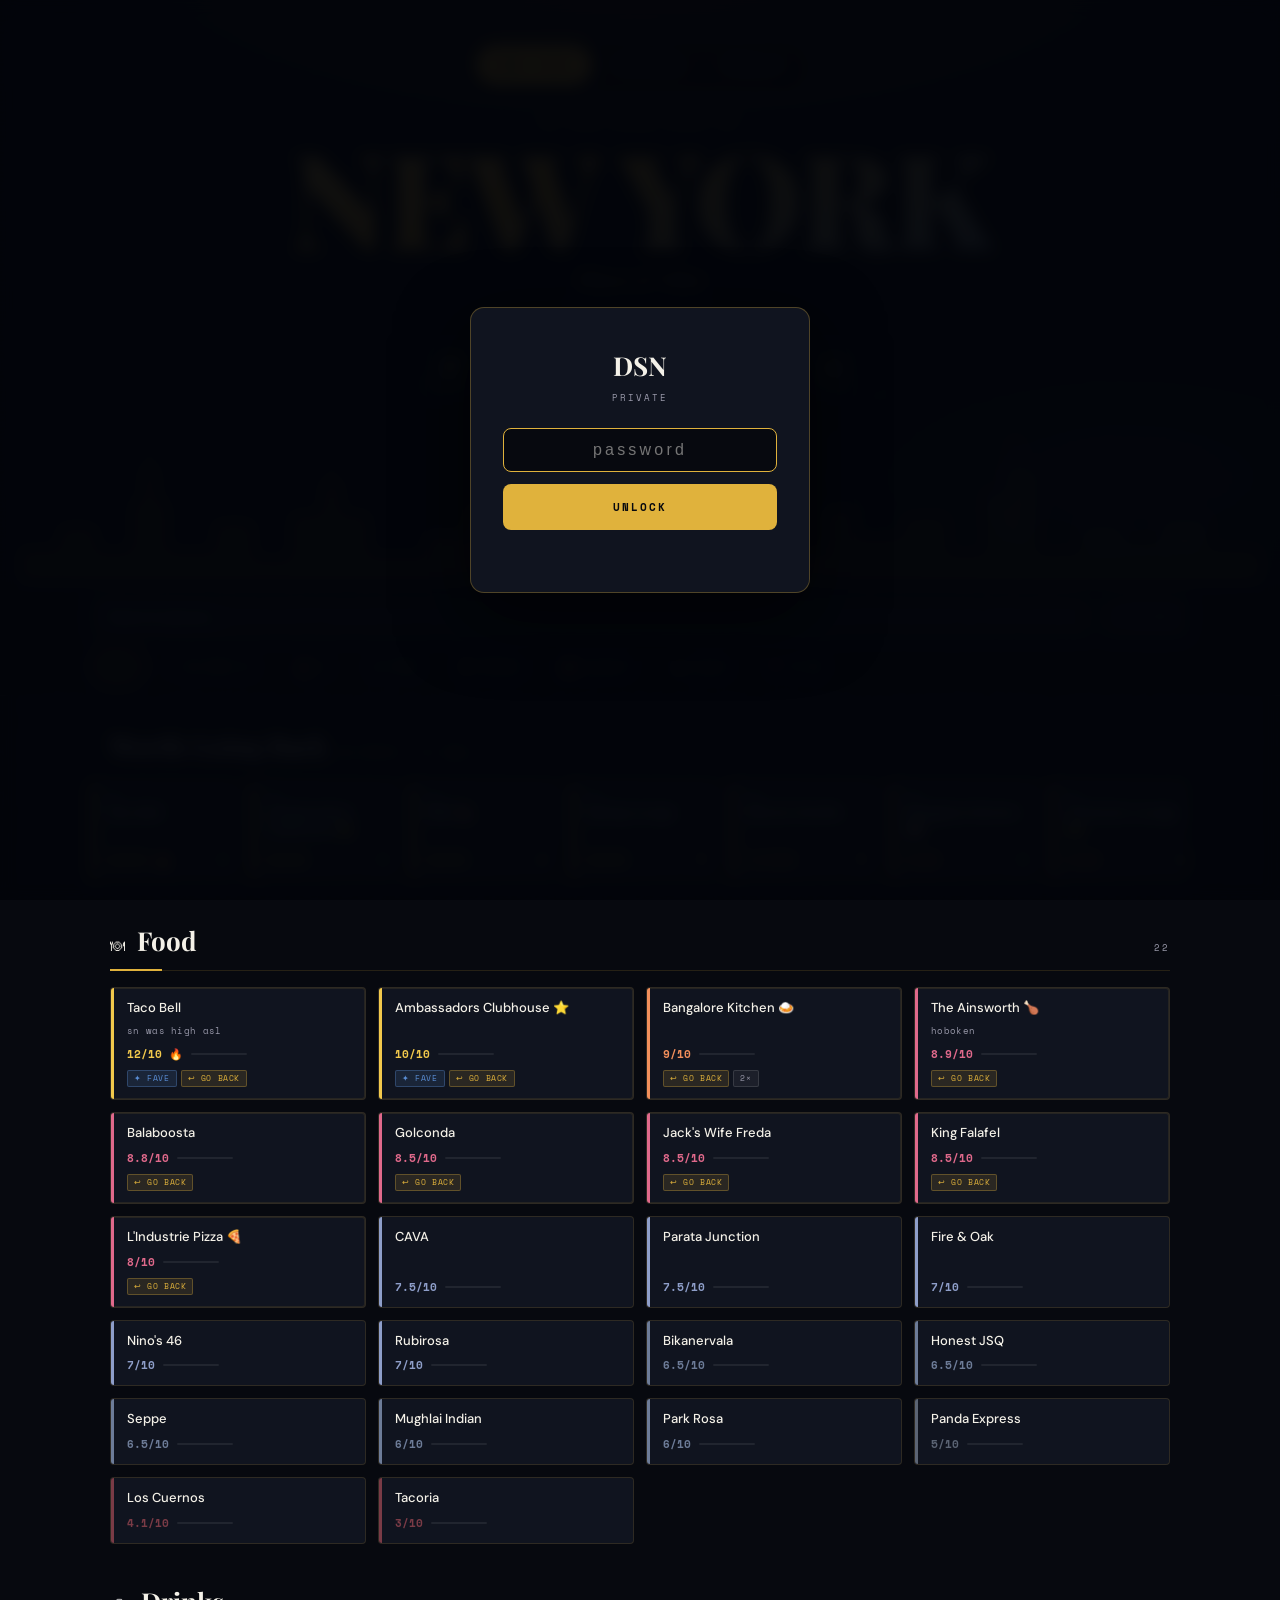
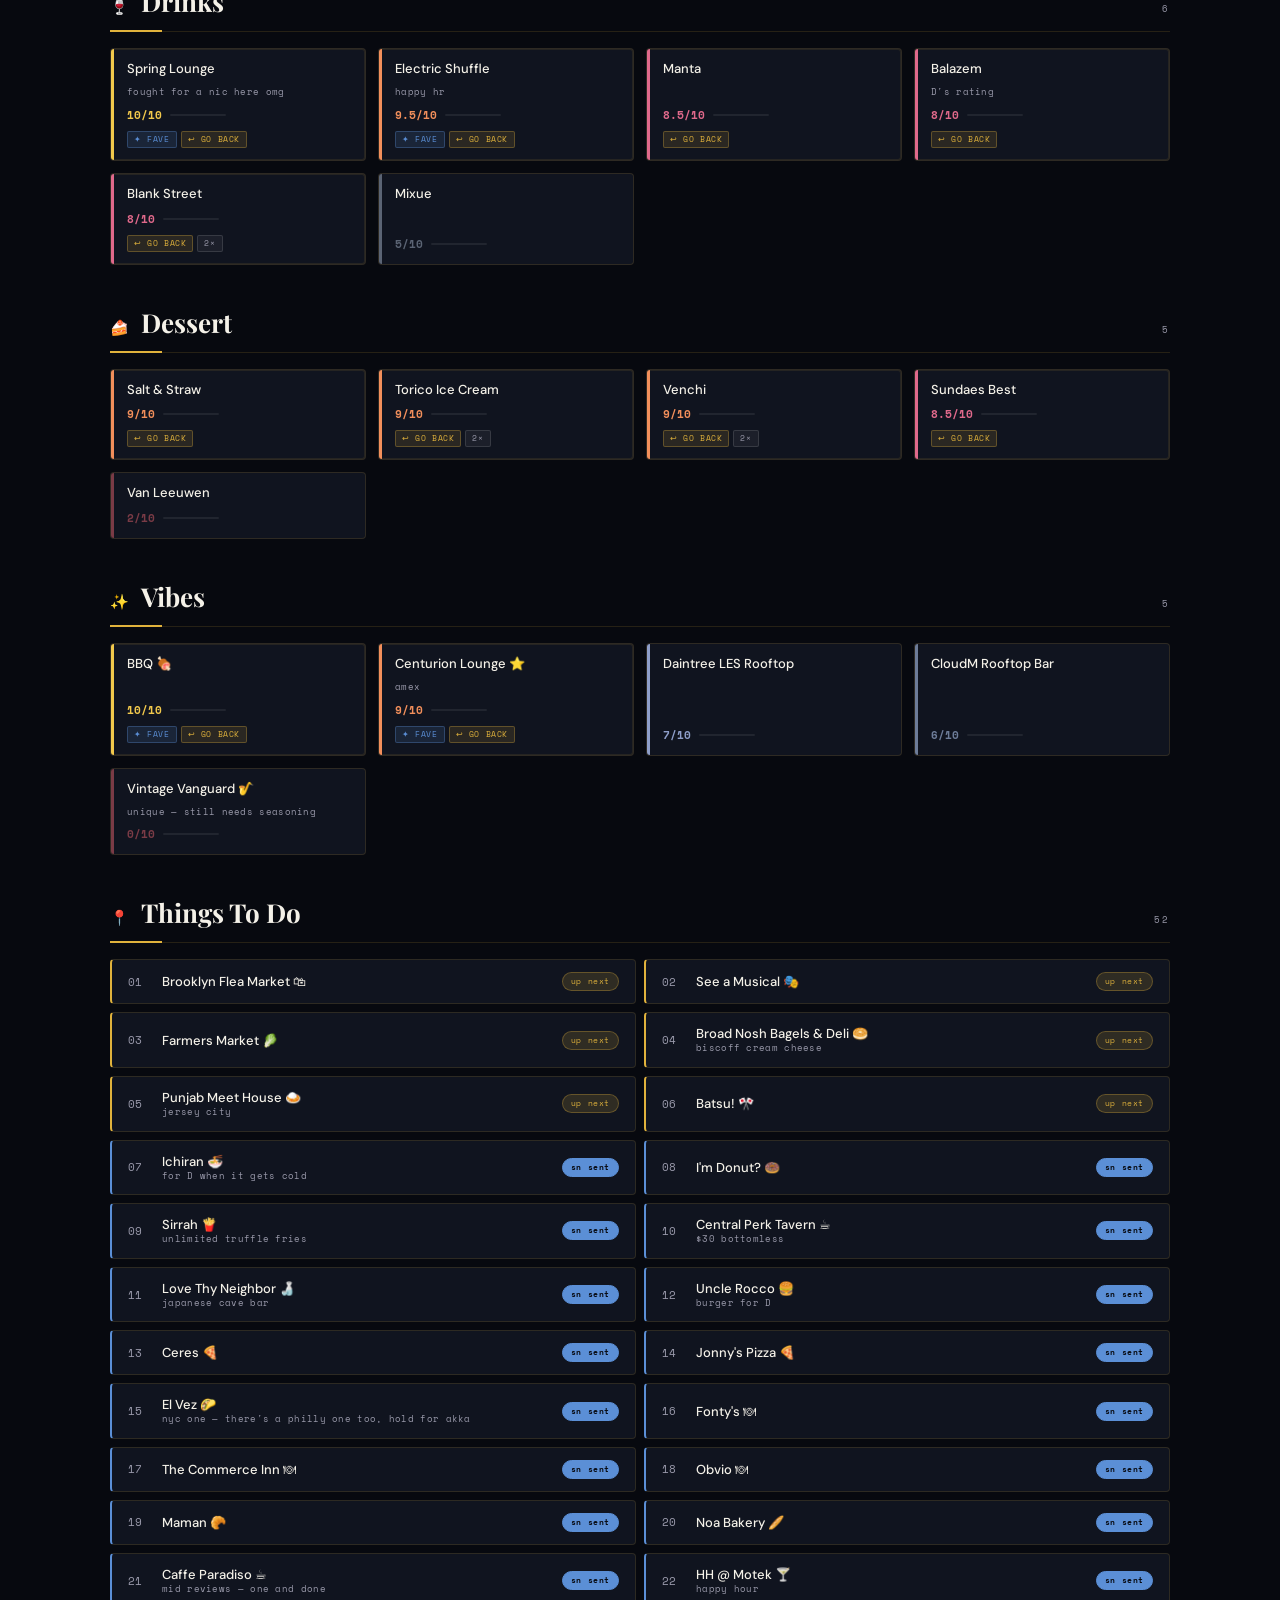
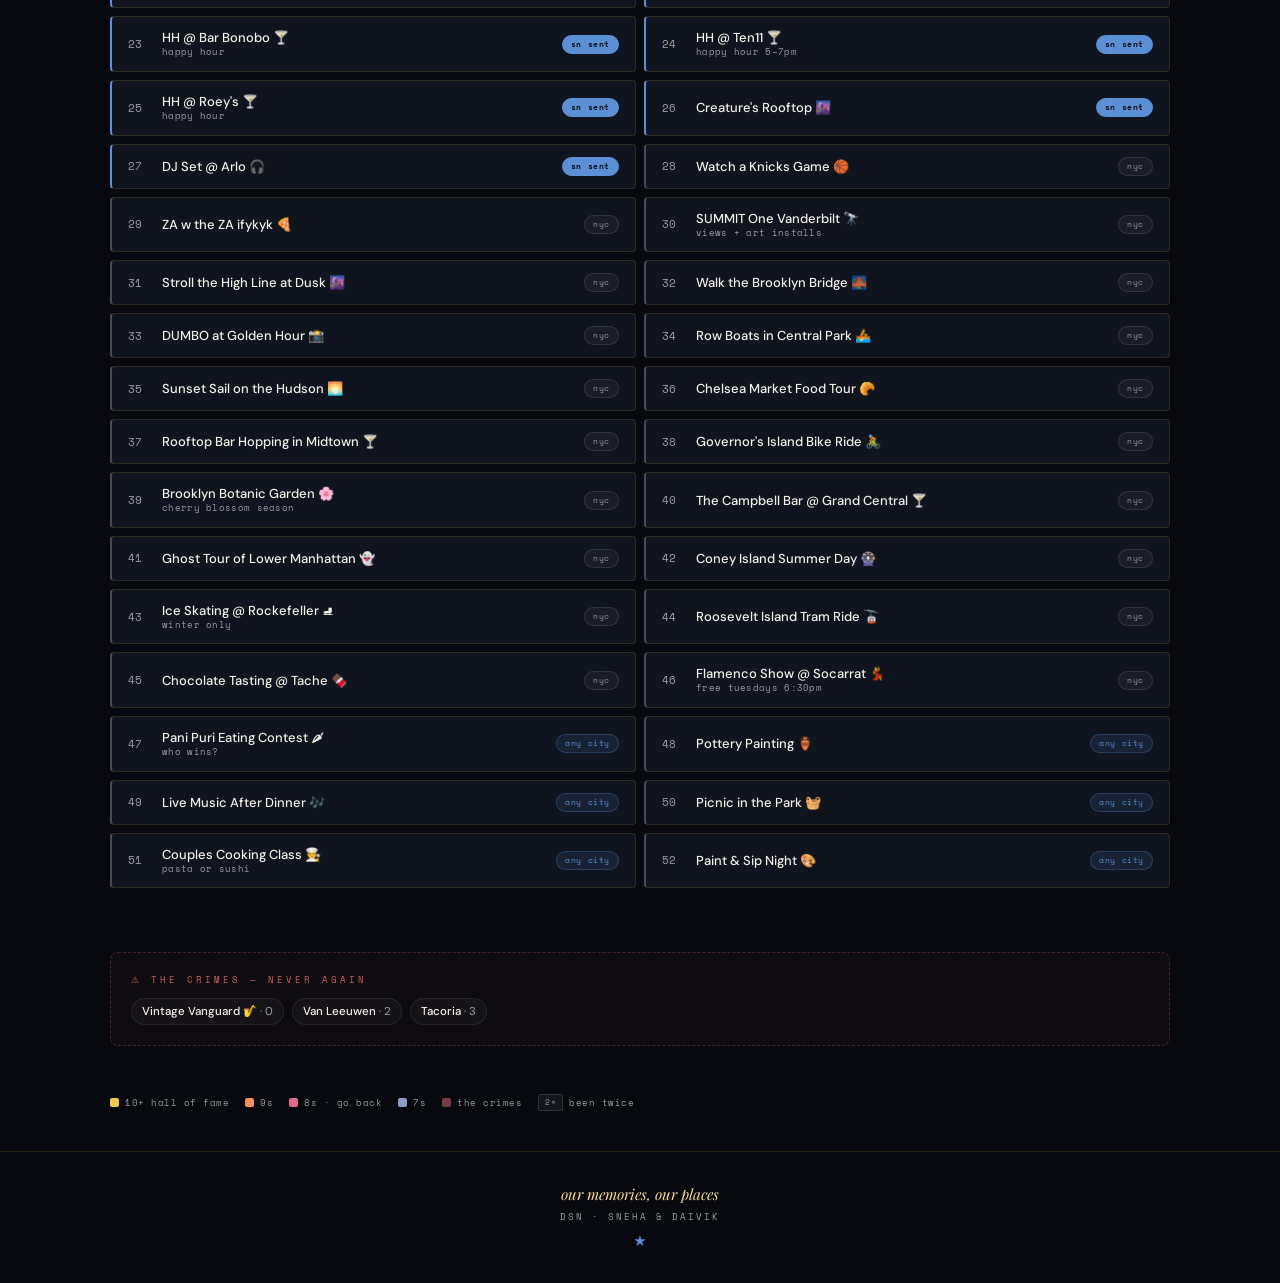
==== commit d4d48aac: "Add SN's 21 insta/tiktok sends to the NYC to-do list New "sn sent" tag (second-accent chip + left bo" ====
--- a/index.html
+++ b/index.html
@@ -390,6 +390,7 @@
 }
 .todo-card:hover { background:var(--surface-2); }
 .todo-card.up-next { border-left-color:var(--accent); }
+.todo-card.sn-sent { border-left-color:var(--second); }
 .todo-num { font-family:'Space Mono',monospace; font-size:var(--t-sm); color:var(--muted); min-width:22px; }
 .todo-text { font-size:var(--t-md); font-weight:500; }
 .todo-tag {
@@ -398,6 +399,7 @@
 }
 .tag-next { background:rgba(var(--accent-rgb),.15); color:var(--accent); border:1px solid rgba(var(--accent-rgb),.3); }
 .tag-any  { background:rgba(var(--second-rgb),.12); color:var(--second); border:1px solid rgba(var(--second-rgb),.25); }
+.tag-sn   { background:var(--second); color:var(--bg); border:1px solid var(--second); font-weight:700; }
 .tag-city { background:rgba(255,255,255,.04); color:var(--muted); border:1px solid rgba(255,255,255,.1); }
 
 /* ── the crimes ── */
@@ -630,6 +632,30 @@
       { name:"Broad Nosh Bagels & Deli 🥯", next:true, note:"biscoff cream cheese" },
       { name:"Punjab Meet House 🍛", next:true, note:"jersey city" },
       { name:"Batsu! 🎌", next:true },
+
+      /* SN's sends — insta + tiktok, Aug 3 2026 */
+      { name:"Ichiran 🍜", sn:true, note:"for D when it gets cold" },
+      { name:"I'm Donut? 🍩", sn:true },
+      { name:"Sirrah 🍟", sn:true, note:"unlimited truffle fries" },
+      { name:"Central Perk Tavern ☕️", sn:true, note:"$30 bottomless" },
+      { name:"Love Thy Neighbor 🍶", sn:true, note:"japanese cave bar" },
+      { name:"Uncle Rocco 🍔", sn:true, note:"burger for D" },
+      { name:"Ceres 🍕", sn:true },
+      { name:"Jonny's Pizza 🍕", sn:true },
+      { name:"El Vez 🌮", sn:true, note:"nyc one — there's a philly one too, hold for akka" },
+      { name:"Fonty's 🍽", sn:true },
+      { name:"The Commerce Inn 🍽", sn:true },
+      { name:"Obvio 🍽", sn:true },
+      { name:"Maman 🥐", sn:true },
+      { name:"Noa Bakery 🥖", sn:true },
+      { name:"Caffe Paradiso ☕️", sn:true, note:"mid reviews — one and done" },
+      { name:"HH @ Motek 🍸", sn:true, note:"happy hour" },
+      { name:"HH @ Bar Bonobo 🍸", sn:true, note:"happy hour" },
+      { name:"HH @ Ten11 🍸", sn:true, note:"happy hour 5–7pm" },
+      { name:"HH @ Roey's 🍸", sn:true, note:"happy hour" },
+      { name:"Creature's Rooftop 🌆", sn:true },
+      { name:"DJ Set @ Arlo 🎧", sn:true },
+
       { name:"Watch a Knicks Game 🏀" },
       { name:"ZA w the ZA ifykyk 🍕" },
       { name:"SUMMIT One Vanderbilt 🔭", note:"views + art installs" },
@@ -876,8 +902,11 @@
 }
 
 function todoHTML(t, i) {
-  const tag = t.next ? ['tag-next','up next'] : t.any ? ['tag-any','any city'] : ['tag-city', DATA[city].tag];
-  return `<div class="todo-card ${t.next ? 'up-next' : ''}">
+  const tag = t.next ? ['tag-next','up next']
+            : t.sn  ? ['tag-sn','sn sent']
+            : t.any ? ['tag-any','any city']
+            : ['tag-city', DATA[city].tag];
+  return `<div class="todo-card ${t.next ? 'up-next' : ''} ${t.sn ? 'sn-sent' : ''}">
     <span class="todo-num">${String(i+1).padStart(2,'0')}</span>
     <div style="flex:1">
       <div class="todo-text">${esc(t.name)}</div>
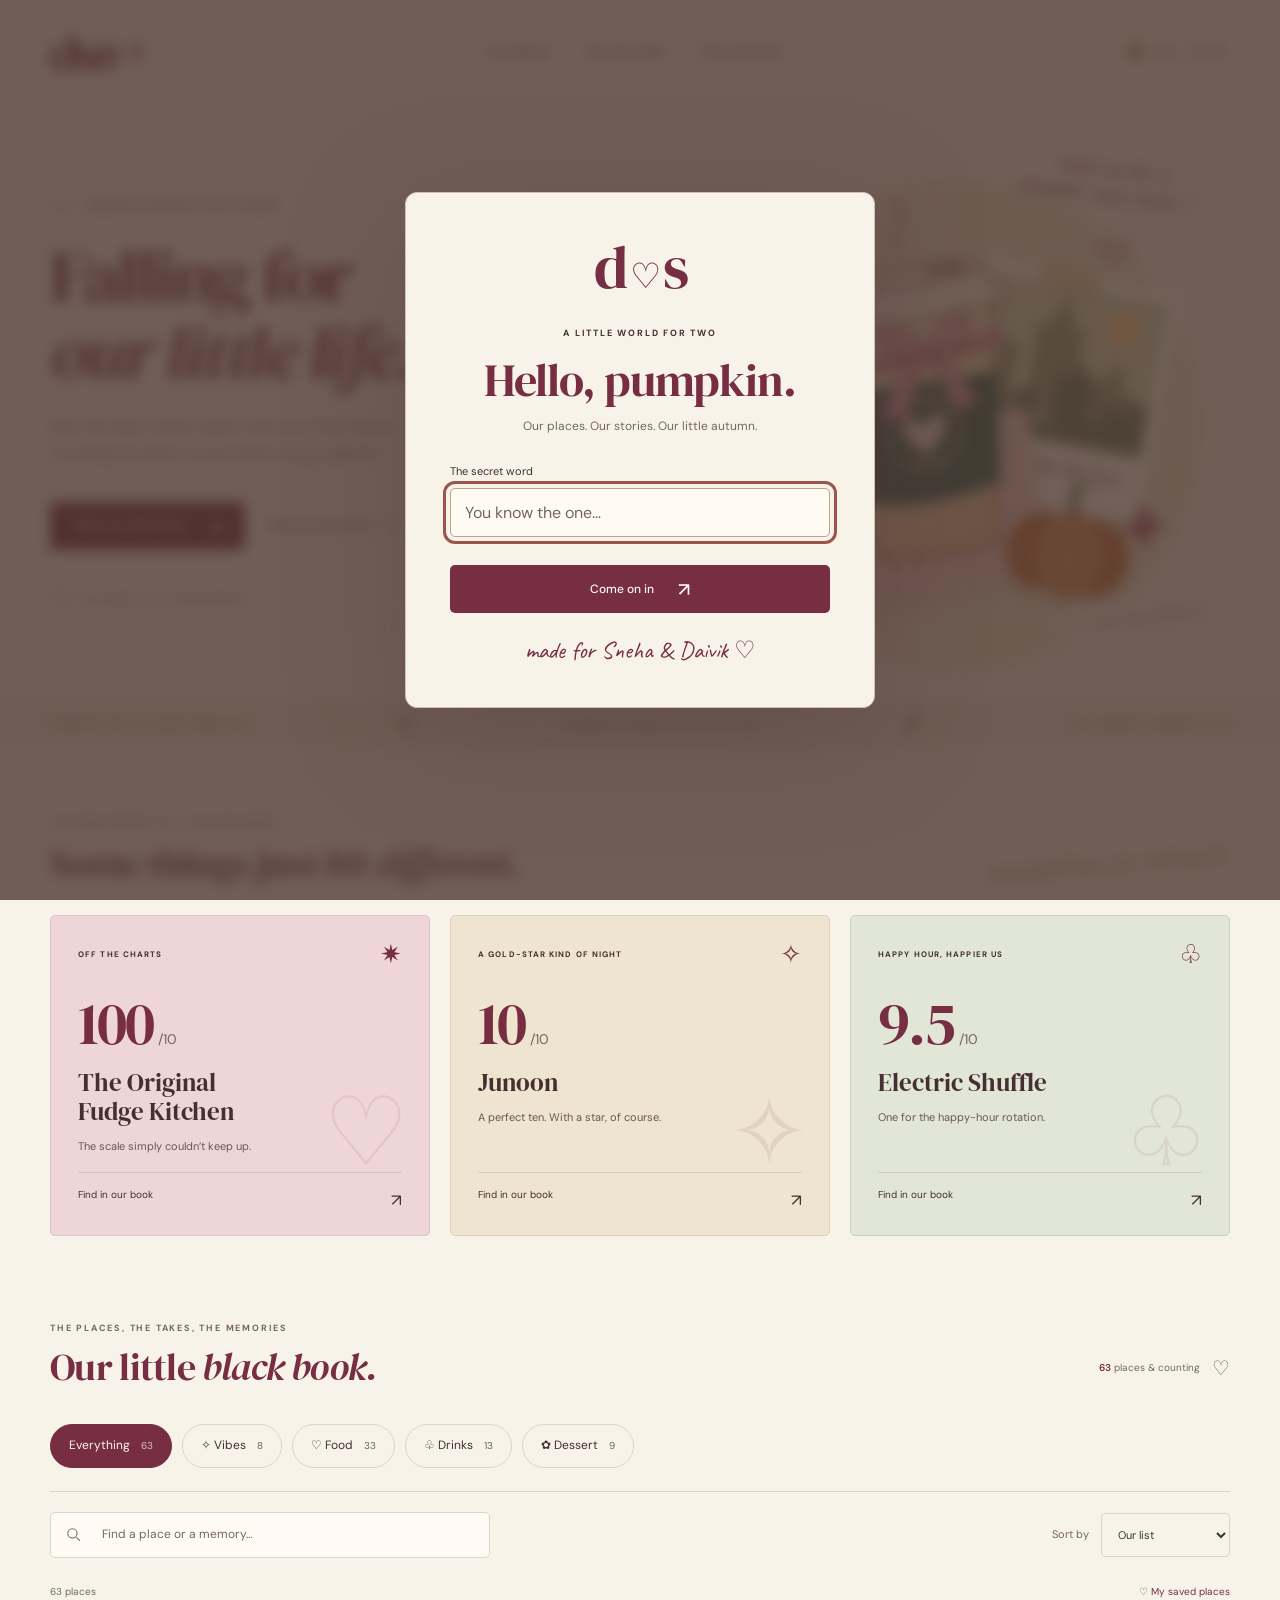
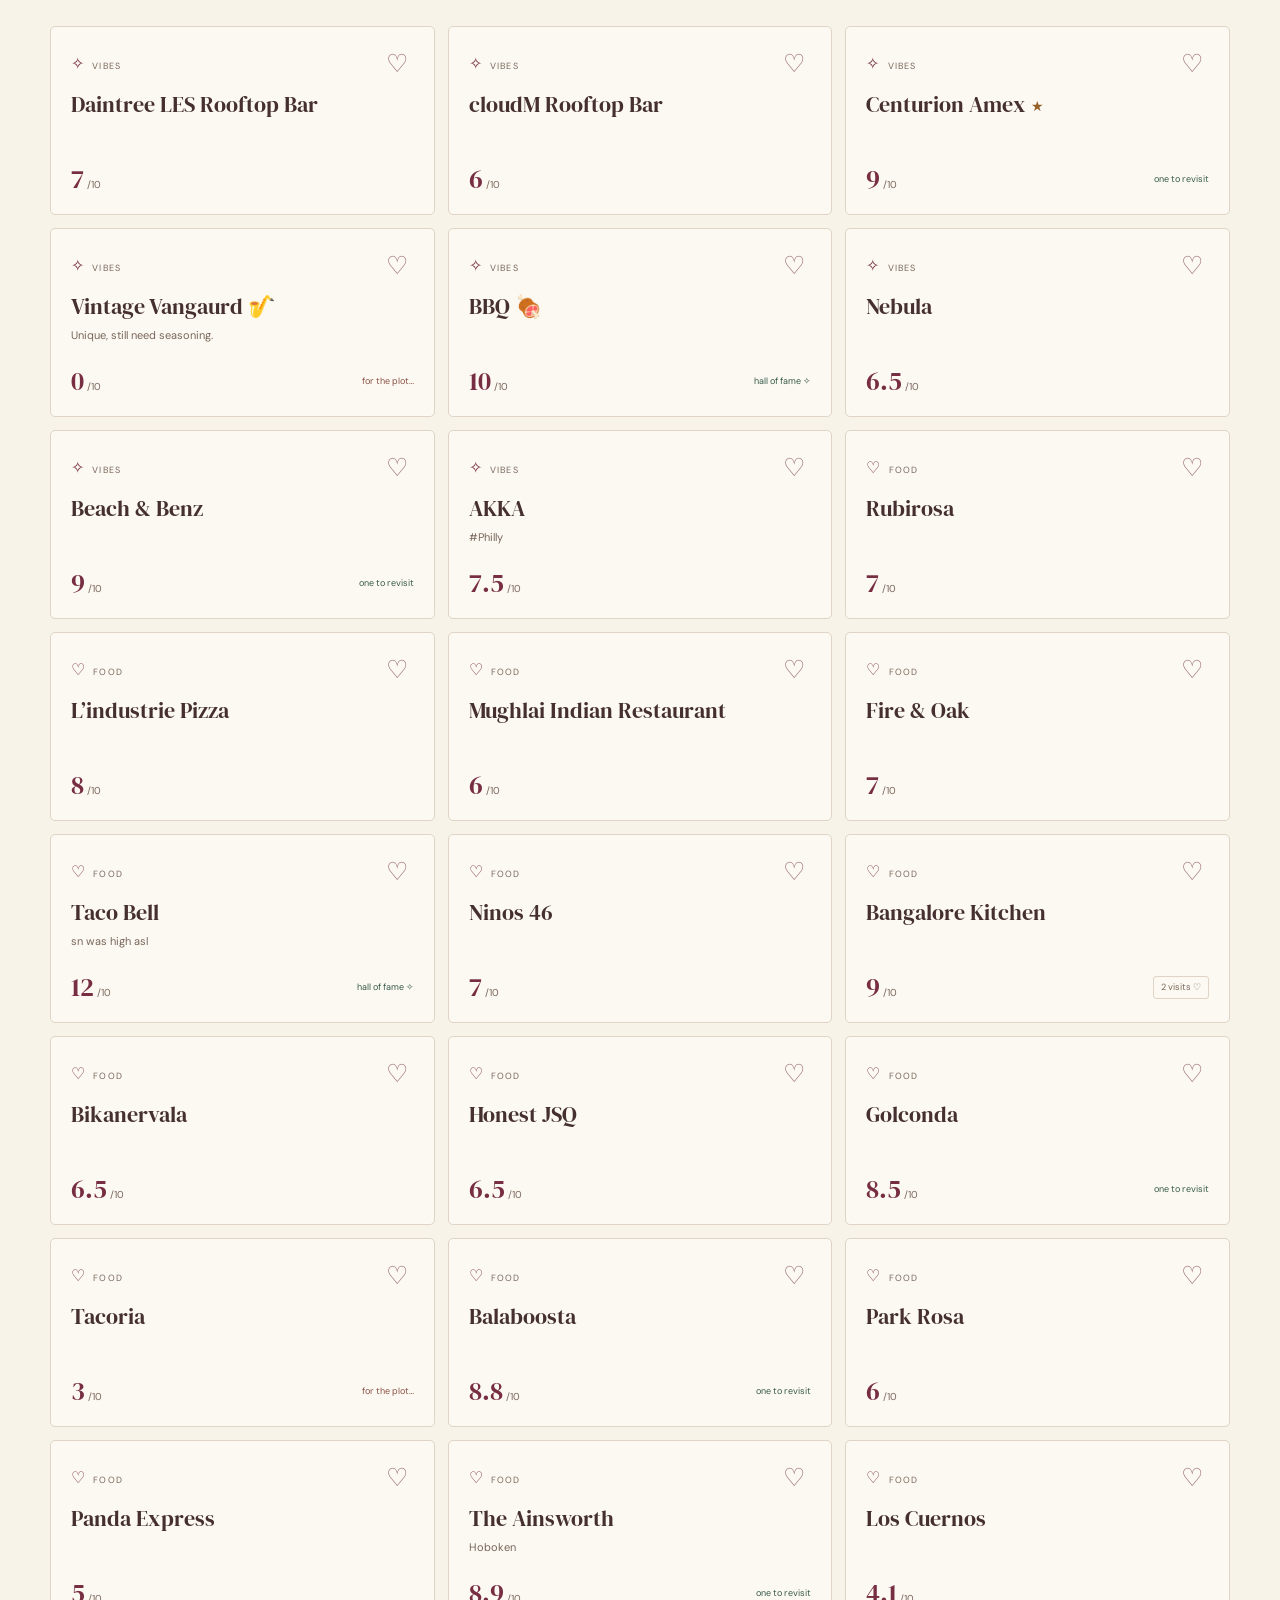
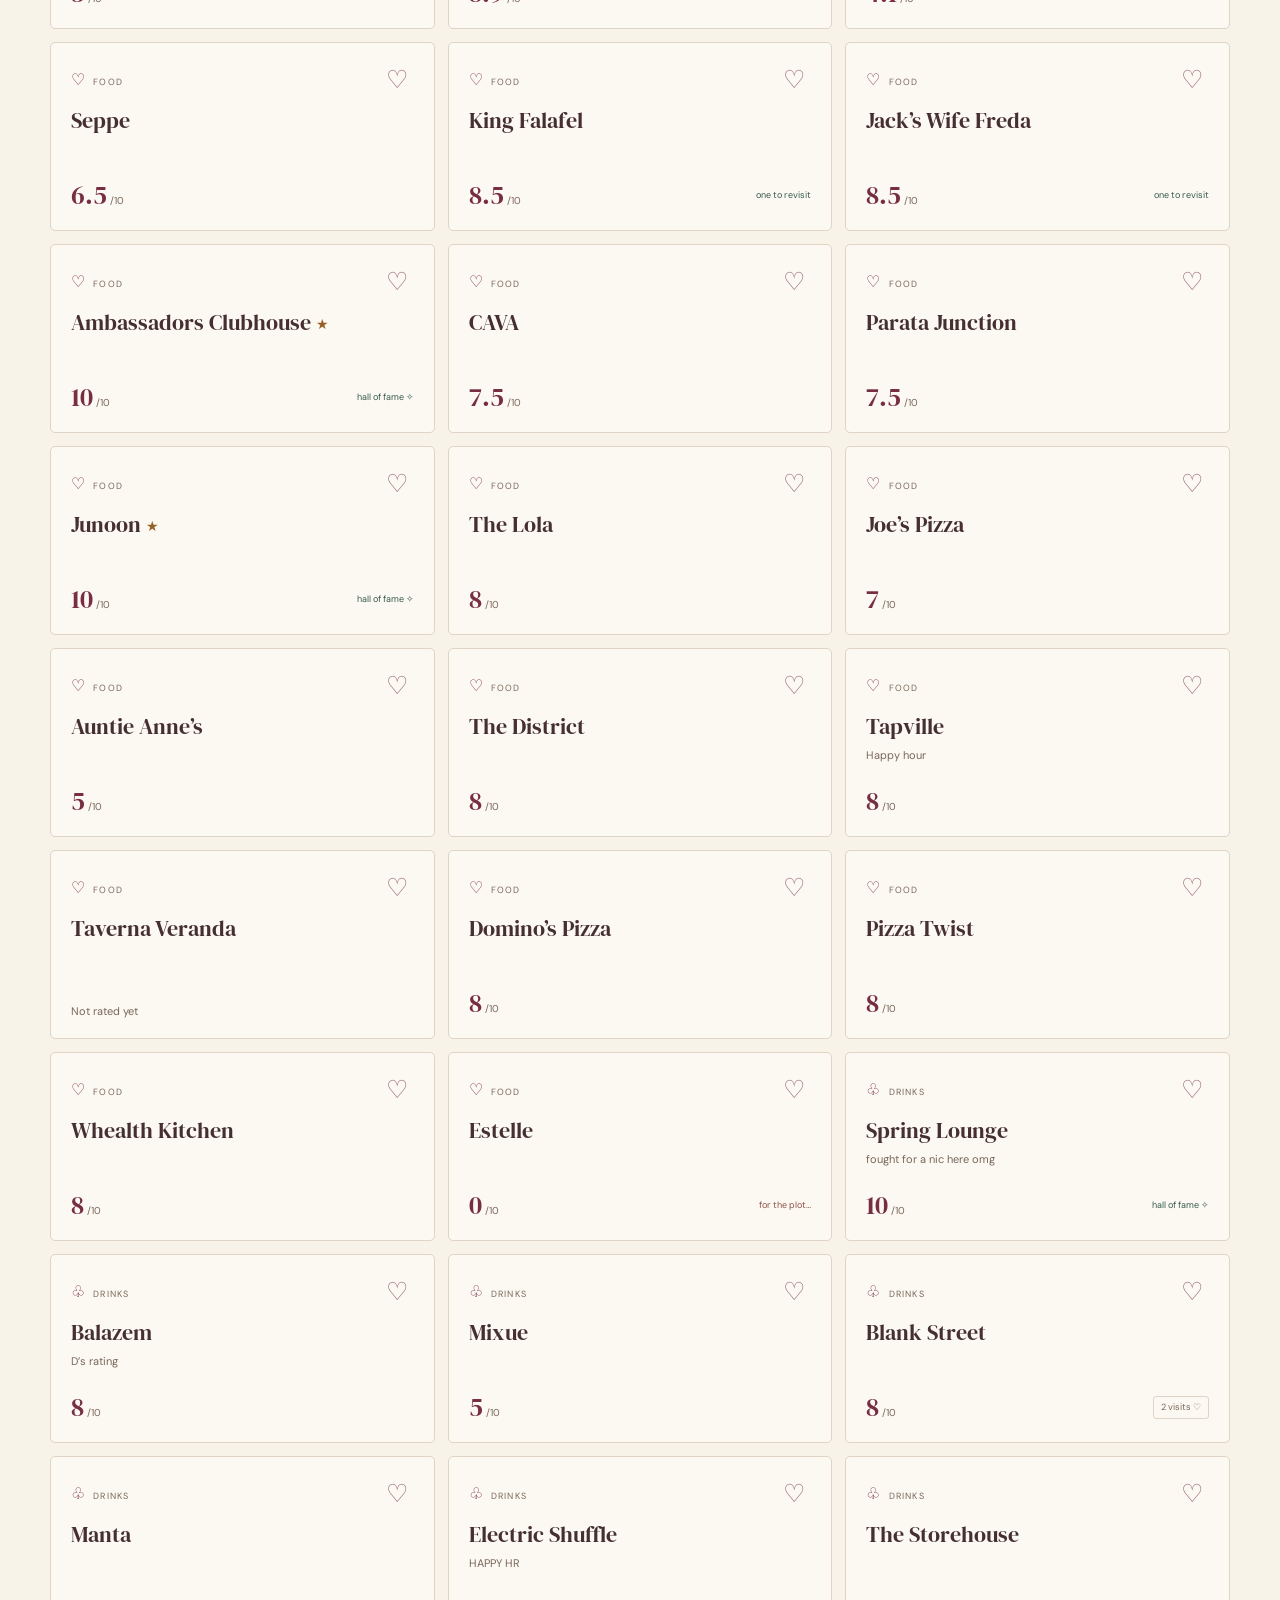
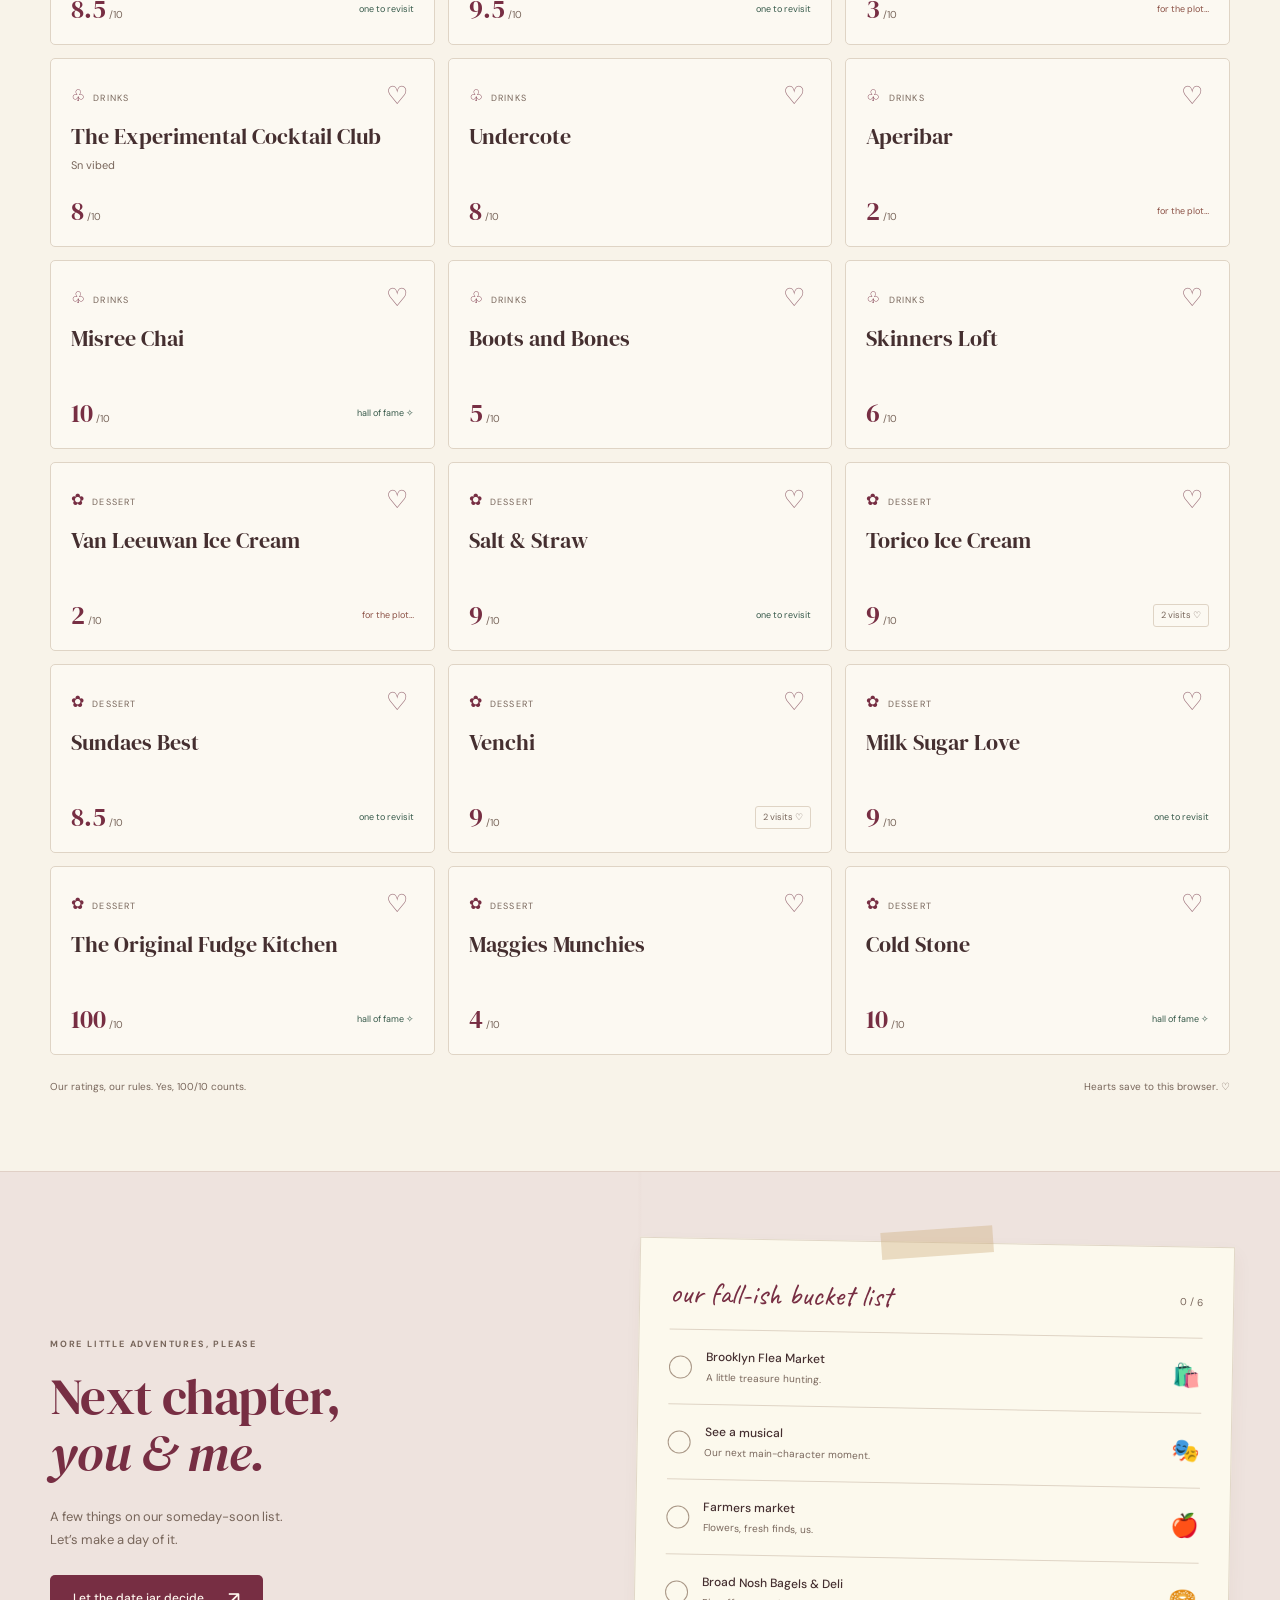
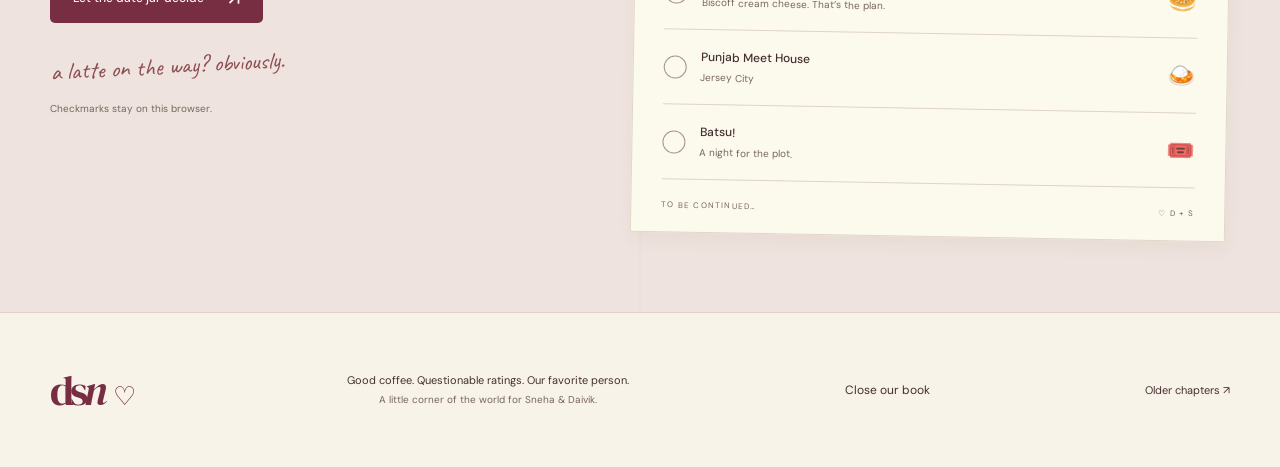
==== commit e14a2aa0: "Create autumn DSN diary with updated NYC list and interactive date jar" ====
--- a/index.html
+++ b/index.html
@@ -1,1083 +1,109 @@
-<!DOCTYPE html>
-<html lang="en" data-city="nyc">
+<!doctype html>
+<html lang="en">
 <head>
-<meta charset="UTF-8">
-<meta name="viewport" content="width=device-width, initial-scale=1.0, viewport-fit=cover">
-<meta name="apple-mobile-web-app-capable" content="yes">
-<meta name="apple-mobile-web-app-status-bar-style" content="black-translucent">
-<meta name="theme-color" content="#07090f">
-<meta name="robots" content="noindex, nofollow, noarchive, nosnippet, noimageindex">
-<meta name="googlebot" content="noindex, nofollow">
+<meta charset="utf-8">
+<meta name="viewport" content="width=device-width,initial-scale=1,viewport-fit=cover">
+<meta name="theme-color" content="#f8f3e9">
+<meta name="robots" content="noindex,nofollow,noarchive,nosnippet,noimageindex">
 <meta name="referrer" content="no-referrer">
-<title>DSN Places</title>
+<title>DSN · Our little autumn</title>
+<meta name="description" content="Sneha & Daivik’s little book of places, memories, and one-more-bite moments.">
 <link rel="preconnect" href="https://fonts.googleapis.com">
 <link rel="preconnect" href="https://fonts.gstatic.com" crossorigin>
-<link href="https://fonts.googleapis.com/css2?family=Playfair+Display:ital,wght@0,400;0,700;0,900;1,400&family=DM+Sans:wght@300;400;500;600&family=Space+Mono:wght@400;700&display=swap" rel="stylesheet">
-<style>
-/* ═══════════════════════════════════════════════════════════
-   DESIGN TOKENS
-   ═══════════════════════════════════════════════════════════ */
-:root {
-  /* spacing — 8pt grid */
-  --s1: 4px;  --s2: 8px;  --s3: 12px; --s4: 16px;
-  --s5: 20px; --s6: 24px; --s8: 32px; --s10: 40px;
-  --s12: 48px; --s16: 64px;
-
-  /* type scale */
-  --t-xs: 9px; --t-sm: 10.5px; --t-md: 13px;
-  --t-lg: 15px; --t-xl: 20px; --t-2xl: 26px;
-
-  /* radii */
-  --r-sm: 4px; --r-md: 8px; --r-lg: 14px; --r-pill: 999px;
-
-  /* rating ramp — shared across cities so tiers read the same everywhere */
-  --rt-elite: #f2c94c;
-  --rt-9:     #f28f5b;
-  --rt-8:     #e0698b;
-  --rt-7:     #8e9ec9;
-  --rt-6:     #6d7c98;
-  --rt-5:     #5b6474;
-  --rt-low:   #7a3b46;
-  --rt-none:  #4a4a58;
-
-  --ease: cubic-bezier(.22,.61,.36,1);
-}
-
-/* ── NEW YORK: midnight + brass ── */
-:root[data-city="nyc"] {
-  --bg:        #07090f;
-  --surface:   #10141f;
-  --surface-2: #171d2b;
-  --border:    rgba(224,178,60,.14);
-  --border-2:  rgba(224,178,60,.30);
-  --text:      #f4f1e8;
-  --muted:     #9a9aab;
-  --accent:    #e0b23c;
-  --accent-lt: #f7dc95;
-  --accent-dk: #7a5f1c;
-  --accent-rgb: 224,178,60;
-  --second:    #5b8fd6;
-  --second-rgb: 91,143,214;
-  --glow-1:    rgba(224,178,60,.16);
-  --glow-2:    rgba(91,143,214,.12);
-  --warn:      #cf6058;
-  --warn-rgb:  207,96,88;
-  --star:      "★";
-}
-
-/* ── CHICAGO: lakefront blue + flag red ── */
-:root[data-city="chi"] {
-  --bg:        #050f18;
-  --surface:   #0c1a26;
-  --surface-2: #122534;
-  --border:    rgba(65,182,230,.14);
-  --border-2:  rgba(65,182,230,.32);
-  --text:      #eaf4fa;
-  --muted:     #8ba3b4;
-  --accent:    #41b6e6;
-  --accent-lt: #9fdff8;
-  --accent-dk: #1d5f80;
-  --accent-rgb: 65,182,230;
-  --second:    #e4415c;
-  --second-rgb: 228,65,92;
-  --glow-1:    rgba(65,182,230,.14);
-  --glow-2:    rgba(228,65,92,.14);
-  --warn:      #e4415c;
-  --warn-rgb:  228,65,92;
-  --star:      "✶";
-}
-
-/* ── PHILADELPHIA: liberty-bell patina + brick ── */
-:root[data-city="phl"] {
-  --bg:        #100c0e;
-  --surface:   #1b1417;
-  --surface-2: #261b1f;
-  --border:    rgba(96,196,174,.14);
-  --border-2:  rgba(96,196,174,.32);
-  --text:      #f4eee9;
-  --muted:     #a3928f;
-  --accent:    #60c4ae;
-  --accent-lt: #a8e6d7;
-  --accent-dk: #2c6b5e;
-  --accent-rgb: 96,196,174;
-  --second:    #d4614e;
-  --second-rgb: 212,97,78;
-  --glow-1:    rgba(96,196,174,.13);
-  --glow-2:    rgba(212,97,78,.13);
-  --warn:      #d4614e;
-  --warn-rgb:  212,97,78;
-  --star:      "✦";
-}
-
-* { margin:0; padding:0; box-sizing:border-box; }
-
-html { scroll-behavior:smooth; }
-
-body {
-  background: var(--bg);
-  color: var(--text);
-  font-family:'DM Sans',system-ui,sans-serif;
-  min-height:100vh;
-  overflow-x:hidden;
-  -webkit-text-size-adjust:100%;
-  -webkit-tap-highlight-color:transparent;
-  padding-bottom: env(safe-area-inset-bottom);
-  transition: background-color .5s var(--ease), color .5s var(--ease);
-}
-
-/* film grain */
-body::after {
-  content:'';position:fixed;inset:0;z-index:900;pointer-events:none;opacity:.45;
-  background-image:url("data:image/svg+xml,%3Csvg viewBox='0 0 200 200' xmlns='http://www.w3.org/2000/svg'%3E%3Cfilter id='n'%3E%3CfeTurbulence type='fractalNoise' baseFrequency='0.85' numOctaves='4' stitchTiles='stitch'/%3E%3C/filter%3E%3Crect width='100%25' height='100%25' filter='url(%23n)' opacity='0.035'/%3E%3C/svg%3E");
-}
-
-:focus-visible { outline:2px solid var(--accent); outline-offset:2px; border-radius:2px; }
-
-.mono { font-family:'Space Mono',monospace; }
-.serif { font-family:'Playfair Display',serif; }
-
-/* ═══════════════════════════════════════════════════════════
-   HERO
-   ═══════════════════════════════════════════════════════════ */
-.hero { position:relative; padding:var(--s10) var(--s5) 0; overflow:hidden; text-align:center; }
-.hero-fx { position:absolute; inset:0; pointer-events:none; }
-.hero-fx::before {
-  content:'';position:absolute;inset:0;
-  background:
-    radial-gradient(ellipse 75% 55% at 50% -8%, var(--glow-1) 0%, transparent 62%),
-    radial-gradient(ellipse 45% 40% at 88% 82%, var(--glow-2) 0%, transparent 60%);
-  transition:background .5s var(--ease);
-}
-.hero-fx::after {
-  content:'';position:absolute;inset:0;
-  background:repeating-linear-gradient(0deg,transparent,transparent 3px,rgba(255,255,255,.012) 3px,rgba(255,255,255,.012) 4px);
-}
-.hero-inner { position:relative; z-index:2; }
-
-/* city switch */
-.city-switch {
-  display:inline-flex; gap:var(--s1); padding:var(--s1);
-  border:1px solid var(--border); border-radius:var(--r-pill);
-  background:rgba(0,0,0,.35); backdrop-filter:blur(10px);
-  margin-bottom:var(--s6);
-}
-.city-btn {
-  font-family:'Space Mono',monospace; font-size:var(--t-sm); letter-spacing:2.5px;
-  text-transform:uppercase; padding:10px 20px; min-height:40px;
-  border:0; border-radius:var(--r-pill); background:transparent;
-  color:var(--muted); cursor:pointer; transition:all .3s var(--ease);
-}
-.city-btn[aria-pressed="true"] { background:var(--accent); color:var(--bg); font-weight:700; }
-.city-btn:not([aria-pressed="true"]):hover { color:var(--text); }
-
-.hero-eyebrow {
-  font-family:'Space Mono',monospace; font-size:var(--t-xs);
-  letter-spacing:5px; text-transform:uppercase; color:var(--accent);
-  margin-bottom:var(--s3);
-}
-.hero-title {
-  font-family:'Playfair Display',serif; font-weight:900;
-  font-size:clamp(46px,13vw,132px); line-height:.86; letter-spacing:-.02em;
-  background:linear-gradient(155deg,var(--accent-lt) 0%,var(--accent) 42%,var(--second) 100%);
-  -webkit-background-clip:text; background-clip:text; -webkit-text-fill-color:transparent;
-}
-/* long city name needs its own step down so it never overflows */
-:root[data-city="phl"] .hero-title { font-size:clamp(30px,9vw,104px); }
-.hero-sub {
-  font-family:'Playfair Display',serif; font-style:italic;
-  font-size:clamp(14px,3.4vw,20px); color:var(--accent-lt); margin-top:var(--s3);
-  opacity:.85;
-}
-.hero-names {
-  font-family:'Space Mono',monospace; font-size:var(--t-xs);
-  letter-spacing:4px; color:var(--muted); margin-top:var(--s3);
-}
-.hero-names b { color:var(--second); font-weight:400; }
-
-.fade-swap { animation:fadeUp .55s var(--ease); }
-@keyframes fadeUp { from{opacity:0;transform:translateY(14px)} to{opacity:1;transform:none} }
-
-/* stats */
-.stats {
-  display:flex; justify-content:center; flex-wrap:wrap;
-  gap:var(--s2); margin-top:var(--s6);
-}
-.stat {
-  flex:1 1 68px; max-width:120px;
-  border:1px solid var(--border); border-radius:var(--r-md);
-  background:rgba(255,255,255,.02); padding:var(--s3) var(--s2);
-}
-.stat-num {
-  font-family:'Playfair Display',serif; font-weight:700;
-  font-size:var(--t-xl); color:var(--accent-lt); line-height:1;
-}
-.stat-label {
-  font-family:'Space Mono',monospace; font-size:7.5px; letter-spacing:1.4px;
-  color:var(--muted); text-transform:uppercase; margin-top:6px; line-height:1.4;
-}
-
-/* skyline */
-.skyline { position:relative; z-index:1; margin-top:var(--s6); line-height:0; }
-.skyline svg { display:block; width:100%; height:auto; }
-.skyline svg { fill:var(--accent); opacity:.16; }
-.skyline .sky-nyc, .skyline .sky-chi, .skyline .sky-phl { display:none; }
-:root[data-city="nyc"] .skyline .sky-nyc { display:block; }
-:root[data-city="chi"] .skyline .sky-chi { display:block; }
-:root[data-city="phl"] .skyline .sky-phl { display:block; }
-
-/* ═══════════════════════════════════════════════════════════
-   STICKY CONTROLS
-   ═══════════════════════════════════════════════════════════ */
-.sticky-top {
-  position:sticky; top:0; z-index:100;
-  background:color-mix(in srgb, var(--bg) 92%, transparent);
-  -webkit-backdrop-filter:blur(18px); backdrop-filter:blur(18px);
-  border-bottom:1px solid var(--border);
-  padding:var(--s3) var(--s4) var(--s2);
-}
-.controls-row { display:flex; gap:var(--s2); margin-bottom:var(--s2); max-width:1100px; margin-inline:auto; }
-.search-input {
-  flex:1; background:var(--surface); border:1px solid var(--border);
-  padding:11px var(--s4); color:var(--text);
-  font-family:'DM Sans',sans-serif; font-size:16px;
-  border-radius:var(--r-md); outline:none; -webkit-appearance:none;
-  transition:border-color .2s;
-}
-.search-input::placeholder { color:var(--muted); }
-.search-input:focus { border-color:var(--border-2); }
-.sort-btn {
-  flex-shrink:0; min-height:44px; padding:0 var(--s4);
-  font-family:'Space Mono',monospace; font-size:var(--t-xs); letter-spacing:1px;
-  background:var(--surface); border:1px solid var(--border); color:var(--muted);
-  border-radius:var(--r-md); cursor:pointer; text-transform:uppercase; transition:all .2s;
-}
-.sort-btn:hover { color:var(--text); border-color:var(--border-2); }
-
-.filters {
-  display:flex; gap:var(--s2); overflow-x:auto; -webkit-overflow-scrolling:touch;
-  scrollbar-width:none; padding-bottom:2px; max-width:1100px; margin-inline:auto;
-}
-.filters::-webkit-scrollbar { display:none; }
-.filter-btn {
-  flex-shrink:0; font-family:'Space Mono',monospace; font-size:var(--t-xs);
-  letter-spacing:1px; padding:9px var(--s4); min-height:38px;
-  border:1px solid var(--border); background:transparent; color:var(--muted);
-  cursor:pointer; border-radius:var(--r-pill); white-space:nowrap;
-  text-transform:uppercase; transition:all .2s;
-}
-.filter-btn:hover { color:var(--text); }
-.filter-btn[aria-pressed="true"] {
-  border-color:var(--accent); color:var(--accent);
-  background:rgba(var(--accent-rgb),.12);
-}
-
-/* ═══════════════════════════════════════════════════════════
-   GO-BACK RAIL
-   ═══════════════════════════════════════════════════════════ */
-.rail-wrap { padding:var(--s8) 0 0; max-width:1100px; margin-inline:auto; }
-.rail-head { padding:0 var(--s5); display:flex; align-items:baseline; gap:var(--s3); flex-wrap:wrap; }
-.rail-title {
-  font-family:'Playfair Display',serif; font-size:var(--t-2xl);
-  font-weight:700; color:var(--text);
-}
-.rail-note { font-family:'Space Mono',monospace; font-size:var(--t-xs); color:var(--muted); letter-spacing:1.5px; }
-.rail {
-  display:flex; gap:var(--s2); overflow-x:auto; -webkit-overflow-scrolling:touch;
-  scrollbar-width:none; padding:var(--s4) var(--s5) var(--s2);
-  scroll-snap-type:x mandatory;
-}
-.rail::-webkit-scrollbar { display:none; }
-.rail-card {
-  flex:0 0 152px; scroll-snap-align:start;
-  background:linear-gradient(160deg,var(--surface-2),var(--surface));
-  border:1px solid var(--border); border-radius:var(--r-md);
-  padding:var(--s3) var(--s3) var(--s3) var(--s4);
-  position:relative; overflow:hidden;
-  display:flex; flex-direction:column; justify-content:space-between; gap:var(--s3);
-  min-height:104px;
-}
-.rail-card::before { content:''; position:absolute; left:0; top:0; bottom:0; width:3px; background:var(--card-color,var(--accent)); }
-.rail-rank {
-  font-family:'Space Mono',monospace; font-size:var(--t-xs);
-  color:var(--muted); letter-spacing:1px;
-}
-.rail-name { font-size:var(--t-md); font-weight:500; line-height:1.28; }
-.rail-foot { display:flex; align-items:center; justify-content:space-between; gap:var(--s2); }
-.rail-score {
-  font-family:'Space Mono',monospace; font-weight:700; font-size:var(--t-md);
-  color:var(--card-color,var(--accent));
-}
-.rail-cat { font-size:12px; opacity:.75; }
-
-/* ═══════════════════════════════════════════════════════════
-   SECTIONS + CARDS
-   ═══════════════════════════════════════════════════════════ */
-.sections { padding:var(--s8) var(--s5) var(--s16); display:grid; gap:var(--s10); max-width:1100px; margin-inline:auto; }
-.section-header {
-  display:flex; align-items:baseline; gap:var(--s3);
-  margin-bottom:var(--s4); padding-bottom:var(--s3);
-  border-bottom:1px solid var(--border); position:relative;
-}
-.section-header::after { content:''; position:absolute; bottom:-1px; left:0; width:52px; height:2px; background:var(--accent); }
-.section-emoji { font-size:var(--t-lg); }
-.section-title { font-family:'Playfair Display',serif; font-size:var(--t-2xl); font-weight:700; }
-.section-count { font-family:'Space Mono',monospace; font-size:var(--t-xs); color:var(--muted); letter-spacing:2px; margin-left:auto; }
-
-.card-grid { display:grid; grid-template-columns:repeat(2,1fr); gap:var(--s2); }
-@media (min-width:620px) { .card-grid { grid-template-columns:repeat(3,1fr); gap:var(--s3); } }
-@media (min-width:900px) { .card-grid { grid-template-columns:repeat(4,1fr); } }
-
-.card {
-  background:var(--surface); border:1px solid var(--border);
-  padding:var(--s3) var(--s3) var(--s3) var(--s4);
-  border-radius:var(--r-sm); position:relative; overflow:hidden;
-  display:flex; flex-direction:column; gap:var(--s2);
-  transition:background .2s, border-color .2s, transform .2s var(--ease);
-}
-.card::before { content:''; position:absolute; left:0; top:0; bottom:0; width:2.5px; background:var(--card-color,var(--rt-none)); }
-.card:hover { background:var(--surface-2); border-color:var(--border-2); transform:translateY(-2px); }
-.card.go-back { box-shadow:inset 0 0 0 1px rgba(var(--accent-rgb),.10); }
-
-.card-name { font-size:var(--t-md); font-weight:500; line-height:1.3; }
-.card-meta { display:flex; align-items:center; gap:var(--s2); margin-top:auto; }
-.card-score {
-  font-family:'Space Mono',monospace; font-size:11px; font-weight:700;
-  color:var(--card-color,var(--muted)); white-space:nowrap;
-}
-.card-bar { flex:1; height:2px; background:rgba(255,255,255,.07); border-radius:1px; overflow:hidden; max-width:56px; }
-.card-fill { height:100%; background:var(--card-color,var(--muted)); border-radius:1px; }
-.card-note {
-  font-size:var(--t-xs); color:var(--muted);
-  font-family:'Space Mono',monospace; letter-spacing:.3px; line-height:1.4;
-}
-.badges { display:flex; flex-wrap:wrap; gap:4px; }
-.badge {
-  font-family:'Space Mono',monospace; font-size:7.5px; letter-spacing:.6px;
-  padding:2px 6px; border-radius:2px; text-transform:uppercase; white-space:nowrap;
-}
-.b-fave    { background:rgba(var(--second-rgb),.14); border:1px solid rgba(var(--second-rgb),.32); color:var(--second); }
-.b-goback  { background:rgba(var(--accent-rgb),.12); border:1px solid rgba(var(--accent-rgb),.30); color:var(--accent); }
-.b-repeat  { background:rgba(255,255,255,.05); border:1px solid rgba(255,255,255,.12); color:var(--muted); }
-.b-new     { background:rgba(var(--accent-rgb),.16); border:1px solid rgba(var(--accent-rgb),.35); color:var(--accent-lt); }
-.b-tbd     { background:transparent; border:1px dashed rgba(var(--accent-rgb),.35); color:var(--accent); }
-.b-soon    { background:rgba(var(--second-rgb),.14); border:1px solid rgba(var(--second-rgb),.34); color:var(--second); }
-
-/* unvisited / planned spots read as outlines, not filled cards */
-.card.is-tbd { background:transparent; border-style:dashed; }
-.card.is-tbd::before { opacity:.45; }
-.card.is-tbd .card-name { color:var(--accent-lt); }
-.card.is-tbd:hover { background:rgba(var(--accent-rgb),.04); }
-
-/* rating tiers */
-.r-elite { --card-color:var(--rt-elite); }
-.r9  { --card-color:var(--rt-9); }
-.r8  { --card-color:var(--rt-8); }
-.r7  { --card-color:var(--rt-7); }
-.r6  { --card-color:var(--rt-6); }
-.r5  { --card-color:var(--rt-5); }
-.r-low  { --card-color:var(--rt-low); }
-.r-none { --card-color:var(--rt-none); }
-
-/* ── to-do list ── */
-.todo-grid { display:grid; grid-template-columns:1fr; gap:6px; }
-@media (min-width:760px) { .todo-grid { grid-template-columns:1fr 1fr; gap:var(--s2); } }
-.todo-card {
-  display:flex; align-items:center; gap:var(--s3);
-  background:var(--surface); border:1px solid var(--border);
-  border-left:2.5px solid var(--rt-none);
-  padding:var(--s3) var(--s4); border-radius:var(--r-sm);
-  transition:background .2s, border-color .2s;
-}
-.todo-card:hover { background:var(--surface-2); }
-.todo-card.up-next { border-left-color:var(--accent); }
-.todo-card.sn-sent { border-left-color:var(--second); }
-.todo-num { font-family:'Space Mono',monospace; font-size:var(--t-sm); color:var(--muted); min-width:22px; }
-.todo-text { font-size:var(--t-md); font-weight:500; }
-.todo-tag {
-  font-family:'Space Mono',monospace; font-size:7.5px; letter-spacing:.6px;
-  padding:3px 8px; border-radius:var(--r-pill); white-space:nowrap; margin-left:auto;
-}
-.tag-next { background:rgba(var(--accent-rgb),.15); color:var(--accent); border:1px solid rgba(var(--accent-rgb),.3); }
-.tag-any  { background:rgba(var(--second-rgb),.12); color:var(--second); border:1px solid rgba(var(--second-rgb),.25); }
-.tag-sn   { background:var(--second); color:var(--bg); border:1px solid var(--second); font-weight:700; }
-.tag-city { background:rgba(255,255,255,.04); color:var(--muted); border:1px solid rgba(255,255,255,.1); }
-
-/* ── the crimes ── */
-.crimes { max-width:1100px; margin:0 auto; padding:0 var(--s5) var(--s12); }
-.crimes-box {
-  border:1px dashed rgba(var(--warn-rgb),.28); border-radius:var(--r-md);
-  background:rgba(var(--warn-rgb),.04); padding:var(--s5);
-}
-.crimes-title {
-  font-family:'Space Mono',monospace; font-size:var(--t-xs); letter-spacing:3px;
-  color:var(--warn); text-transform:uppercase; margin-bottom:var(--s3);
-}
-.crimes-list { display:flex; flex-wrap:wrap; gap:var(--s2); }
-.crime {
-  font-size:11.5px; padding:5px 10px; border-radius:var(--r-pill);
-  background:rgba(255,255,255,.03); border:1px solid rgba(255,255,255,.07);
-  color:var(--muted);
-}
-.crime b { color:var(--text); font-weight:500; }
-
-/* ── legend ── */
-.legend { max-width:1100px; margin:0 auto; padding:0 var(--s5) var(--s10); display:flex; flex-wrap:wrap; gap:var(--s4); }
-.legend-item { display:flex; align-items:center; gap:6px; font-family:'Space Mono',monospace; font-size:var(--t-xs); color:var(--muted); letter-spacing:.5px; }
-.legend-dot { width:9px; height:9px; border-radius:2px; }
-
-/* ── footer ── */
-.footer { text-align:center; padding:var(--s8) var(--s5) calc(var(--s8) + env(safe-area-inset-bottom)); border-top:1px solid var(--border); }
-.footer-main { font-family:'Playfair Display',serif; font-style:italic; font-size:var(--t-lg); color:var(--accent-lt); }
-.footer-sub { font-family:'Space Mono',monospace; font-size:var(--t-xs); color:var(--muted); letter-spacing:2px; margin-top:6px; }
-.footer-mark { font-size:var(--t-lg); margin-top:var(--s2); color:var(--second); }
-.footer-mark::before { content:var(--star); }
-
-.hidden { display:none !important; }
-.empty-msg { font-family:'Space Mono',monospace; font-size:var(--t-sm); color:var(--muted); letter-spacing:1px; padding:var(--s10) 0; text-align:center; }
-
-@media (prefers-reduced-motion:reduce) {
-  *, *::before, *::after { animation-duration:.01ms !important; transition-duration:.01ms !important; }
-}
-
-/* ═══════════════════════════════════════════════════════════
-   PASSWORD GATE
-   ═══════════════════════════════════════════════════════════ */
-#pw-gate {
-  position:fixed; inset:0; z-index:9999;
-  background:rgba(3,5,10,.94); -webkit-backdrop-filter:blur(8px); backdrop-filter:blur(8px);
-  display:flex; align-items:center; justify-content:center; transition:opacity .4s;
-}
-#pw-card {
-  background:var(--surface); border:1px solid var(--border-2);
-  border-radius:var(--r-lg); padding:var(--s10) var(--s8);
-  max-width:340px; width:88%; text-align:center;
-  box-shadow:0 24px 70px rgba(0,0,0,.6);
-}
-#pw-card h2 { font-family:'Playfair Display',serif; font-size:var(--t-2xl); margin-bottom:var(--s2); color:var(--text); }
-#pw-card p { font-family:'Space Mono',monospace; font-size:var(--t-xs); letter-spacing:2px; color:var(--muted); margin-bottom:var(--s6); text-transform:uppercase; }
-#pw-input {
-  width:100%; padding:12px var(--s4); background:var(--bg);
-  border:1px solid var(--border); border-radius:var(--r-md);
-  font-size:16px; text-align:center; letter-spacing:.2em; color:var(--text);
-  outline:none; transition:border-color .2s;
-}
-#pw-input:focus { border-color:var(--accent); }
-#pw-btn {
-  margin-top:var(--s3); width:100%; padding:12px; min-height:46px;
-  background:var(--accent); color:var(--bg); border:none; border-radius:var(--r-md);
-  font-family:'Space Mono',monospace; font-size:var(--t-sm); font-weight:700;
-  letter-spacing:2px; text-transform:uppercase; cursor:pointer; transition:opacity .2s;
-}
-#pw-btn:hover { opacity:.85; }
-#pw-error { margin-top:var(--s3); font-family:'Space Mono',monospace; font-size:var(--t-xs); color:var(--second); min-height:1.2em; }
-@keyframes shake { 0%,100%{transform:translateX(0)} 20%,60%{transform:translateX(-6px)} 40%,80%{transform:translateX(6px)} }
-.shake { animation:shake .35s ease; }
-</style>
+<link href="https://fonts.googleapis.com/css2?family=DM+Sans:wght@400;500;600;700&family=DM+Serif+Display:ital@0;1&family=Caveat:wght@400;600&display=swap" rel="stylesheet">
+<link rel="stylesheet" href="style.css">
+<script src="places.js" defer></script>
+<script src="app.js" defer></script>
 </head>
 <body>
-
-<div id="pw-gate">
-  <div id="pw-card">
-    <h2>DSN</h2>
-    <p>private</p>
-    <input id="pw-input" type="password" placeholder="password" aria-label="Password" onkeydown="if(event.key==='Enter')checkPassword()">
-    <button id="pw-btn" onclick="checkPassword()">Unlock</button>
-    <div id="pw-error" role="alert"></div>
+<a class="skip" href="#little-book">Skip to our places</a>
+<dialog id="gate" class="gate" aria-labelledby="gate-title">
+  <form id="gate-form">
+    <div class="gate-stamp" aria-hidden="true">d<span>♡</span>s</div>
+    <p class="eyebrow">A LITTLE WORLD FOR TWO</p>
+    <h1 id="gate-title">Hello, pumpkin.</h1>
+    <p>Our places. Our stories. Our little autumn.</p>
+    <label for="password">The secret word</label>
+    <input id="password" type="password" autocomplete="current-password" required placeholder="You know the one…" aria-describedby="gate-error">
+    <p id="gate-error" class="error" role="alert"></p>
+    <button class="button primary" type="submit">Come on in <span aria-hidden="true">↗</span></button>
+    <span class="handwriting">made for Sneha & Daivik ♡</span>
+  </form>
+</dialog>
+<div id="site" inert>
+<header class="header wrap">
+  <a class="wordmark" href="#" aria-label="DSN home">ds<span class="wordmark-n">n</span><span class="brand-star" aria-hidden="true">✳</span></a>
+  <nav aria-label="Main navigation">
+    <a href="#little-book">Our places</a><a href="#date-list">The next date</a><a href="archive.html">The archives <span aria-hidden="true">↗</span></a>
+  </nav>
+  <button id="lock" class="season-label" aria-label="Lock our book"><span aria-hidden="true">❋</span> FALL ’26 <span aria-hidden="true">⌑</span></button>
+</header>
+<main>
+<section class="hero wrap" aria-labelledby="hero-title">
+  <div class="hero-copy">
+    <p class="eyebrow"><span class="little-line"></span> SNEHA & DAIVIK’S CITY DIARY</p>
+    <h1 id="hero-title">Falling for<br><em>our little life.</em><svg class="title-spark" viewBox="0 0 50 60" aria-hidden="true"><path d="M25 3q0 27 23 27-23 0-23 27Q25 30 2 30 25 30 25 3Z"/></svg></h1>
+    <p class="hero-description">New York days, Jersey nights, and a few little detours.<br class="desktop-br"> A running love letter to everywhere we go together.</p>
+    <div class="hero-actions"><a class="button primary" href="#little-book">Open our little book <span aria-hidden="true">↘</span></a><button class="text-button" id="pick-date">Pick our next date <span aria-hidden="true">♡</span></button></div>
+    <div class="hero-signoff"><span class="mini-heart" aria-hidden="true">♡</span><span>two people. very strong opinions.</span></div>
   </div>
+  <div class="hero-art" aria-label="An autumn scrapbook illustration with a pink-ribboned latte, pumpkins, and a New York postcard" role="img">
+    <div class="art-circle"></div><span class="art-note handwriting">meet me for a<br>pumpkin spice latte ♡</span>
+    <svg class="scrapbook" viewBox="0 0 560 500" fill="none" aria-hidden="true">
+      <defs><pattern id="gingham" width="28" height="28" patternUnits="userSpaceOnUse"><rect width="28" height="28" fill="#f8e4df"/><path d="M0 7h28M7 0v28" stroke="#dc9f9a" stroke-opacity=".4" stroke-width="14"/></pattern><filter id="shadow" x="-35%" y="-30%" width="170%" height="180%"><feDropShadow dx="0" dy="9" stdDeviation="7" flood-color="#684133" flood-opacity=".12"/></filter><linearGradient id="coffee" x1="210" y1="120" x2="340" y2="410" gradientUnits="userSpaceOnUse"><stop stop-color="#fcf0d9"/><stop offset="1" stop-color="#e7c196"/></linearGradient></defs>
+      <g transform="rotate(11 380 240)" filter="url(#shadow)"><rect x="287" y="112" width="205" height="238" rx="3" fill="#fffcf3"/><rect x="300" y="126" width="179" height="160" fill="#d6dbba"/><circle cx="438" cy="160" r="20" fill="#f7d292"/><path d="M302 259v-46h18v-21h18v46h15v-72h15v-18h8v-17h3v17h7v18h14v81h12v-35h22v-14h13v24h14v37" fill="#929d7d"/><path d="M301 275v-35h22v15h25v-18h17v29h16v-51h18v-13h10v13h10v42h12v-17h30v-9h17v44" fill="#68775f"/><path d="M301 278h178" stroke="#68775f" stroke-width="9"/><text x="330" y="316" fill="#6e3e46" font-size="23" font-family="Georgia" font-style="italic">you, me & nyc.</text><path d="m351 105 57 6-4 22-60-6Z" fill="#e1c28c" fill-opacity=".7"/></g>
+      <g transform="rotate(-9 230 315)" filter="url(#shadow)"><rect x="78" y="270" width="285" height="172" rx="8" fill="url(#gingham)"/><path d="M90 282h261v148H90Z" stroke="#fff7ed" stroke-dasharray="4 5" stroke-width="2"/></g>
+      <g transform="rotate(-9 235 252)" filter="url(#shadow)">
+        <path d="m152 148 26 229q4 24 28 25h76q24-1 27-25l27-229" fill="url(#coffee)" stroke="#835747" stroke-width="2"/>
+        <path d="m162 228 11 110q65 22 143 0l13-110Z" fill="#366454"/>
+        <ellipse cx="247" cy="278" rx="37" ry="37" stroke="#efe9d7" stroke-width="1.5"/>
+        <path d="M248 300c-33-22-25-45-9-37l9 9 8-9c17-8 24 15-8 37Z" fill="#f7e4db"/>
+        <path d="M224 248h46m-44 60h43" stroke="#efe9d7" stroke-width="1.3"/>
+        <path d="M137 140q104-24 212 0v16q-105 18-212 0Z" fill="#fdf4e6" stroke="#835747" stroke-width="2"/>
+        <path d="M150 137v-14q95-24 186 0v14" fill="#fff8ee" stroke="#835747" stroke-width="2"/>
+        <ellipse cx="244" cy="120" rx="88" ry="10" fill="#f4e6d2" stroke="#835747" stroke-width="2"/>
+        <path d="M279 118h30" stroke="#835747" stroke-width="5" stroke-linecap="round"/>
+        <path class="steam" d="M219 95c-21-24 17-30-2-52m37 48c-19-22 20-29 1-51" stroke="#a5745f" stroke-width="2" stroke-linecap="round"/>
+        <path d="M147 191q102 28 194 0" stroke="#d38a9b" stroke-width="13"/>
+        <path d="M262 198c-15-37-53-43-48-17 2 14 29 21 48 17Zm0 0c17-39 54-40 48-15-4 15-28 18-48 15Z" fill="#e6afbc" stroke="#aa5a73" stroke-width="2"/>
+        <path d="m258 201-30 70-6-16-19 1 48-57m17 2 15 65 11-12 15 6-35-60" fill="#e6afbc" stroke="#aa5a73" stroke-width="2"/><ellipse cx="263" cy="198" rx="9" ry="7" fill="#c6768e"/>
+      </g>
+      <g transform="rotate(8 397 401)" filter="url(#shadow)"><path d="M399 358q-13-22 2-29" stroke="#687348" stroke-width="8" stroke-linecap="round"/><ellipse cx="371" cy="399" rx="38" ry="39" fill="#c37143"/><ellipse cx="420" cy="399" rx="38" ry="39" fill="#c37143"/><ellipse cx="397" cy="400" rx="33" ry="44" fill="#df935f"/><path d="M397 358c-16 23-17 61 0 83m0-83c18 27 19 62 0 83" stroke="#bf6d40" stroke-width="2"/></g>
+      <g transform="rotate(-24 88 196)"><path d="M90 247v-90" stroke="#93573c" stroke-width="2"/><path d="M88 222c-27 1-33-25-33-25 25-1 34 25 34 25Zm2-21c24-3 27-29 27-29-24 2-27 29-27 29Zm-1-16c-23-3-23-27-23-27 21 4 23 27 23 27Zm1-22c18-6 13-27 13-27-17 9-13 27-13 27Z" fill="#aa613d"/></g>
+      <path d="m466 364 7-19 6 19 18 6-18 7-6 18-7-18-17-7Z" fill="#a64f65"/><path d="m124 87 4-14 4 14 13 4-13 4-4 13-4-13-13-4Z" fill="#a64f65"/><path d="M443 90c-15-15-20-2-10 6l10 7 10-7c12-10 0-20-10-6Z" stroke="#a64f65" stroke-width="2"/>
+    </svg>
+    <div class="art-label"><span aria-hidden="true">✳</span> extra cozy, always us.</div>
+  </div>
+</section>
+<div class="season-strip"><div class="wrap"><span>PUMPKIN SPICE & EVERYTHING NICE</span><span aria-hidden="true">✳</span><span>STARBIES IN HAND, YOU BY MY SIDE</span><span aria-hidden="true">✳</span><span>OUR FAVORITE SEASON OF US</span></div></div>
+<section class="favorites-section wrap" aria-labelledby="favorites-heading">
+  <div class="section-heading"><div><p class="eyebrow">THE ONES WE’RE STILL TALKING ABOUT</p><h2 id="favorites-heading">Some things just <em>hit different.</em></h2></div><span class="handwriting heading-note">straight from our ratings ↙</span></div>
+  <div class="spotlight-grid">
+    <article class="spotlight fudge"><div class="spotlight-top"><span class="eyebrow">OFF THE CHARTS</span><span aria-hidden="true">✷</span></div><p class="big-score">100<span>/10</span></p><h3>The Original<br>Fudge Kitchen</h3><p>The scale simply couldn’t keep up.</p><button class="small-link" data-find="The Original Fudge Kitchen">Find in our book <span aria-hidden="true">↗</span></button><span class="outline-heart" aria-hidden="true">♡</span></article>
+    <article class="spotlight junoon"><div class="spotlight-top"><span class="eyebrow">A GOLD-STAR KIND OF NIGHT</span><span aria-hidden="true">✧</span></div><p class="big-score">10<span>/10</span></p><h3>Junoon</h3><p>A perfect ten. With a star, of course.</p><button class="small-link" data-find="Junoon">Find in our book <span aria-hidden="true">↗</span></button><span class="outline-heart" aria-hidden="true">✧</span></article>
+    <article class="spotlight shuffle"><div class="spotlight-top"><span class="eyebrow">HAPPY HOUR, HAPPIER US</span><span aria-hidden="true">♧</span></div><p class="big-score">9.5<span>/10</span></p><h3>Electric Shuffle</h3><p>One for the happy-hour rotation.</p><button class="small-link" data-find="Electric Shuffle">Find in our book <span aria-hidden="true">↗</span></button><span class="outline-heart" aria-hidden="true">♧</span></article>
+  </div>
+</section>
+<section class="book-section wrap" id="little-book" aria-labelledby="book-title">
+  <div class="section-heading"><div><p class="eyebrow">THE PLACES, THE TAKES, THE MEMORIES</p><h2 id="book-title">Our little <em>black book.</em></h2></div><p class="book-total"><strong id="place-total">63</strong> places & counting <span aria-hidden="true">♡</span></p></div>
+  <div class="book-controls">
+    <div class="category-tabs" role="group" aria-label="Filter by category"><button data-category="all" aria-pressed="true">Everything <span>63</span></button><button data-category="vibes" aria-pressed="false">✧ Vibes <span>8</span></button><button data-category="food" aria-pressed="false">♡ Food <span>33</span></button><button data-category="drinks" aria-pressed="false">♧ Drinks <span>13</span></button><button data-category="dessert" aria-pressed="false">✿ Dessert <span>9</span></button></div>
+    <div class="search-row"><label class="search-field"><svg viewBox="0 0 24 24" aria-hidden="true"><circle cx="10.5" cy="10.5" r="6.5"/><path d="m16 16 5 5"/></svg><span class="sr-only">Search places or memories</span><input id="search" type="search" placeholder="Find a place or a memory…" autocomplete="off"></label><label class="sort-field"><span>Sort by</span><select id="sort"><option value="list">Our list</option><option value="rating">Highest rating</option><option value="name">A–Z</option><option value="low">Lowest rating</option></select></label></div>
+    <div class="book-meta"><p id="result-count" role="status" aria-live="polite"></p><button id="favorites-only" class="favorite-filter" aria-pressed="false">♡ My saved places</button></div>
+  </div>
+  <div id="places-grid" class="places-grid"></div>
+  <div id="empty-state" class="empty-state" hidden><span aria-hidden="true">♡</span><h3 id="empty-title">No little memories here yet.</h3><p id="empty-copy">Try another search, or start fresh.</p><button id="reset" class="button secondary">Reset filters</button></div>
+  <div class="book-footnote"><span>Our ratings, our rules. Yes, 100/10 counts.</span><span>Hearts save to this browser. <span aria-hidden="true">♡</span></span></div>
+</section>
+<section class="date-section" id="date-list" aria-labelledby="dates-title"><div class="wrap date-layout">
+  <div class="date-intro"><p class="eyebrow">MORE LITTLE ADVENTURES, PLEASE</p><h2 id="dates-title">Next chapter,<br><em>you & me.</em></h2><p>A few things on our someday-soon list.<br>Let’s make a day of it.</p><button id="pick-date-bottom" class="button primary">Let the date jar decide <span aria-hidden="true">↗</span></button><span class="handwriting">a latte on the way? obviously.</span><p class="local-note">Checkmarks stay on this browser.</p></div>
+  <div class="date-paper"><div class="paper-title"><span class="handwriting">our fall-ish bucket list</span><span id="date-progress">0 / 6</span></div><div id="date-items"></div><div class="paper-footer"><span>TO BE CONTINUED…</span><span aria-hidden="true">♡ D + S</span></div></div>
+</div></section>
+<footer class="wrap footer"><div class="footer-brand">ds<span>n</span><span aria-hidden="true">♡</span></div><p>Good coffee. Questionable ratings. Our favorite person.<br><span>A little corner of the world for Sneha & Daivik.</span></p><button id="lock-footer" class="text-button">Close our book</button><a href="archive.html">Older chapters <span aria-hidden="true">↗</span></a></footer>
+</main>
 </div>
-
-<!-- ══ HERO ══ -->
-<header class="hero">
-  <div class="hero-fx"></div>
-  <div class="hero-inner">
-
-    <div class="city-switch" role="group" aria-label="Choose city">
-      <button class="city-btn" data-city="nyc" aria-pressed="true"  onclick="setCity('nyc')">New York</button>
-      <button class="city-btn" data-city="chi" aria-pressed="false" onclick="setCity('chi')">Chicago</button>
-      <button class="city-btn" data-city="phl" aria-pressed="false" onclick="setCity('phl')">Philly</button>
-    </div>
-
-    <div class="hero-eyebrow" id="heroEyebrow">★ our places ★</div>
-    <h1 class="hero-title" id="heroTitle">NEW YORK</h1>
-    <div class="hero-sub" id="heroSub">Places &amp; Vibes</div>
-    <div class="hero-names"><b>Sneha</b> &amp; <b>Daivik</b></div>
-
-    <div class="stats" id="stats"></div>
-  </div>
-
-  <div class="skyline" aria-hidden="true">
-    <!-- NEW YORK -->
-    <svg class="sky-nyc" viewBox="0 0 1200 150" preserveAspectRatio="none">
-      <path d="M0,150 L0,118 L38,118 L38,96 L74,96 L74,120 L108,120 L108,72 L118,72 L118,40 L124,40 L124,6 L127,6 L127,40 L133,40 L133,72 L143,72 L143,120 L188,120 L188,92 L226,92 L226,128 L262,128 L262,84 L292,84 L292,54 L300,54 L300,18 L303,18 L303,54 L311,54 L311,84 L338,84 L338,124 L392,124 L392,102 L430,102 L430,74 L462,74 L462,112 L512,112 L512,88 L552,88 L552,128 L594,128 L594,58 L614,58 L614,32 L620,32 L620,2 L623,2 L623,32 L630,32 L630,58 L650,58 L650,128 L698,128 L698,98 L736,98 L736,118 L778,118 L778,78 L808,78 L808,108 L856,108 L856,88 L896,88 L896,124 L936,124 L936,66 L956,66 L956,42 L961,42 L961,10 L964,10 L964,42 L982,42 L982,124 L1028,124 L1028,98 L1066,98 L1066,114 L1106,114 L1106,92 L1148,92 L1148,120 L1200,120 L1200,150 Z"/>
-    </svg>
-    <!-- PHILADELPHIA — City Hall tower, Liberty Place spires, Comcast -->
-    <svg class="sky-phl" viewBox="0 0 1200 150" preserveAspectRatio="none">
-      <path d="M0,150 L0,124 L46,124 L46,102 L88,102 L88,128 L128,128 L128,72 L146,72 L146,40 L152,40 L152,16 L155,16 L155,40 L161,40 L161,72 L180,72 L180,128 L224,128 L224,98 L262,98 L262,120 L300,120 L300,52 L316,52 L316,28 L322,28 L322,6 L325,6 L325,28 L332,28 L332,52 L350,52 L350,120 L396,120 L396,94 L436,94 L436,124 L478,124 L478,66 L500,66 L500,38 L506,38 L506,12 L509,12 L509,38 L518,38 L518,66 L538,66 L538,124 L586,124 L586,100 L626,100 L626,118 L668,118 L668,58 L690,58 L690,30 L696,30 L696,4 L699,4 L699,30 L708,30 L708,58 L728,58 L728,118 L776,118 L776,90 L818,90 L818,122 L860,122 L860,74 L890,74 L890,46 L896,46 L896,20 L899,20 L899,46 L908,46 L908,74 L930,74 L930,122 L978,122 L978,96 L1018,96 L1018,116 L1060,116 L1060,80 L1092,80 L1092,110 L1136,110 L1136,92 L1172,92 L1172,120 L1200,120 L1200,150 Z"/>
-    </svg>
-    <!-- CHICAGO -->
-    <svg class="sky-chi" viewBox="0 0 1200 150" preserveAspectRatio="none">
-      <path d="M0,150 L0,122 L42,122 L42,100 L80,100 L80,126 L118,126 L118,74 L140,74 L140,48 L145,48 L145,8 L148,8 L148,48 L154,48 L154,8 L157,8 L157,48 L163,48 L163,74 L184,74 L184,126 L228,126 L228,96 L268,96 L268,118 L308,118 L308,62 L330,62 L330,34 L336,34 L336,4 L339,4 L339,34 L348,34 L348,62 L366,62 L366,118 L412,118 L412,90 L452,90 L452,124 L496,124 L496,80 L524,80 L524,56 L530,56 L530,22 L533,22 L533,56 L541,56 L541,80 L562,80 L562,124 L610,124 L610,98 L648,98 L648,116 L692,116 L692,70 L718,70 L718,44 L723,44 L723,14 L726,14 L726,44 L734,44 L734,70 L752,70 L752,116 L800,116 L800,92 L842,92 L842,122 L884,122 L884,76 L916,76 L916,102 L960,102 L960,86 L1000,86 L1000,124 L1044,124 L1044,96 L1084,96 L1084,112 L1126,112 L1126,90 L1164,90 L1164,120 L1200,120 L1200,150 Z"/>
-    </svg>
-  </div>
-</header>
-
-<!-- ══ CONTROLS ══ -->
-<div class="sticky-top">
-  <div class="controls-row">
-    <input class="search-input" type="text" id="searchInput" placeholder="Search places…" oninput="render()" autocomplete="off" autocorrect="off" spellcheck="false" aria-label="Search places">
-    <button class="sort-btn" id="sortBtn" onclick="toggleSort()">↓ Rating</button>
-  </div>
-  <div class="filters" role="group" aria-label="Filter by category">
-    <button class="filter-btn" aria-pressed="true"  data-f="all"     onclick="setFilter(this)">All</button>
-    <button class="filter-btn" aria-pressed="false" data-f="goback"  onclick="setFilter(this)">↩ Go Back 8+</button>
-    <button class="filter-btn" aria-pressed="false" data-f="elite"   onclick="setFilter(this)">🔥 9+</button>
-    <button class="filter-btn" aria-pressed="false" data-f="food"    onclick="setFilter(this)">🍽 Food</button>
-    <button class="filter-btn" aria-pressed="false" data-f="drinks"  onclick="setFilter(this)">🍷 Drinks</button>
-    <button class="filter-btn" aria-pressed="false" data-f="dessert" onclick="setFilter(this)">🍰 Dessert</button>
-    <button class="filter-btn" aria-pressed="false" data-f="vibes"   onclick="setFilter(this)">✨ Vibes</button>
-    <button class="filter-btn" aria-pressed="false" data-f="todo"    onclick="setFilter(this)">📍 To Do</button>
-  </div>
-</div>
-
-<!-- ══ GO-BACK RAIL ══ -->
-<div class="rail-wrap" id="railWrap">
-  <div class="rail-head">
-    <div class="rail-title">Worth Going Back</div>
-    <div class="rail-note" id="railNote">8+ ONLY</div>
-  </div>
-  <div class="rail" id="rail"></div>
-</div>
-
-<!-- ══ SECTIONS ══ -->
-<main class="sections" id="sections"></main>
-
-<!-- ══ THE CRIMES ══ -->
-<div class="crimes" id="crimes"></div>
-
-<!-- ══ LEGEND ══ -->
-<div class="legend">
-  <div class="legend-item"><span class="legend-dot" style="background:var(--rt-elite)"></span>10+ hall of fame</div>
-  <div class="legend-item"><span class="legend-dot" style="background:var(--rt-9)"></span>9s</div>
-  <div class="legend-item"><span class="legend-dot" style="background:var(--rt-8)"></span>8s · go back</div>
-  <div class="legend-item"><span class="legend-dot" style="background:var(--rt-7)"></span>7s</div>
-  <div class="legend-item"><span class="legend-dot" style="background:var(--rt-low)"></span>the crimes</div>
-  <div class="legend-item"><span class="badge b-repeat">2×</span> been twice</div>
-</div>
-
-<!-- ══ FOOTER ══ -->
-<footer class="footer">
-  <div class="footer-main">our memories, our places</div>
-  <div class="footer-sub">DSN · SNEHA &amp; DAIVIK</div>
-  <div class="footer-mark"></div>
-</footer>
-
-<script>
-/* ═══════════════════════════════════════════════════════════
-   DATA
-   ═══════════════════════════════════════════════════════════ */
-const DATA = {
-
-  nyc: {
-    label:"NEW YORK", eyebrow:"★ the live list ★", sub:"Places & Vibes", tag:"nyc", theme:"#07090f",
-    vibes: [
-      { name:"BBQ 🍖", rating:10, special:true },
-      { name:"Centurion Lounge ⭐️", rating:9, note:"amex", special:true },
-      { name:"Daintree LES Rooftop", rating:7 },
-      { name:"CloudM Rooftop Bar", rating:6 },
-      { name:"Vintage Vanguard 🎷", rating:0, note:"unique — still needs seasoning" },
-    ],
-    food: [
-      { name:"Taco Bell", rating:12, note:"sn was high asl", special:true },
-      { name:"Ambassadors Clubhouse ⭐️", rating:10, special:true },
-      { name:"Bangalore Kitchen 🍛", rating:9, visits:2 },
-      { name:"The Ainsworth 🍗", rating:8.9, note:"hoboken" },
-      { name:"Balaboosta", rating:8.8 },
-      { name:"Golconda", rating:8.5 },
-      { name:"King Falafel", rating:8.5 },
-      { name:"Jack's Wife Freda", rating:8.5 },
-      { name:"L'Industrie Pizza 🍕", rating:8 },
-      { name:"CAVA", rating:7.5 },
-      { name:"Parata Junction", rating:7.5 },
-      { name:"Rubirosa", rating:7 },
-      { name:"Fire & Oak", rating:7 },
-      { name:"Nino's 46", rating:7 },
-      { name:"Bikanervala", rating:6.5 },
-      { name:"Honest JSQ", rating:6.5 },
-      { name:"Seppe", rating:6.5 },
-      { name:"Mughlai Indian", rating:6 },
-      { name:"Park Rosa", rating:6 },
-      { name:"Panda Express", rating:5 },
-      { name:"Los Cuernos", rating:4.1 },
-      { name:"Tacoria", rating:3 },
-    ],
-    drinks: [
-      { name:"Spring Lounge", rating:10, note:"fought for a nic here omg", special:true },
-      { name:"Electric Shuffle", rating:9.5, note:"happy hr", special:true },
-      { name:"Manta", rating:8.5 },
-      { name:"Balazem", rating:8, note:"D's rating" },
-      { name:"Blank Street", rating:8, visits:2 },
-      { name:"Mixue", rating:5 },
-    ],
-    dessert: [
-      { name:"Salt & Straw", rating:9 },
-      { name:"Torico Ice Cream", rating:9, visits:2 },
-      { name:"Venchi", rating:9, visits:2 },
-      { name:"Sundaes Best", rating:8.5 },
-      { name:"Van Leeuwen", rating:2 },
-    ],
-    todo: [
-      { name:"Brooklyn Flea Market 🛍", next:true },
-      { name:"See a Musical 🎭", next:true },
-      { name:"Farmers Market 🥬", next:true },
-      { name:"Broad Nosh Bagels & Deli 🥯", next:true, note:"biscoff cream cheese" },
-      { name:"Punjab Meet House 🍛", next:true, note:"jersey city" },
-      { name:"Batsu! 🎌", next:true },
-
-      /* SN's sends — insta + tiktok, Aug 3 2026 */
-      { name:"Ichiran 🍜", sn:true, note:"for D when it gets cold" },
-      { name:"I'm Donut? 🍩", sn:true },
-      { name:"Sirrah 🍟", sn:true, note:"unlimited truffle fries" },
-      { name:"Central Perk Tavern ☕️", sn:true, note:"$30 bottomless" },
-      { name:"Love Thy Neighbor 🍶", sn:true, note:"japanese cave bar" },
-      { name:"Uncle Rocco 🍔", sn:true, note:"burger for D" },
-      { name:"Ceres 🍕", sn:true },
-      { name:"Jonny's Pizza 🍕", sn:true },
-      { name:"El Vez 🌮", sn:true, note:"nyc one — there's a philly one too, hold for akka" },
-      { name:"Fonty's 🍽", sn:true },
-      { name:"The Commerce Inn 🍽", sn:true },
-      { name:"Obvio 🍽", sn:true },
-      { name:"Maman 🥐", sn:true },
-      { name:"Noa Bakery 🥖", sn:true },
-      { name:"Caffe Paradiso ☕️", sn:true, note:"mid reviews — one and done" },
-      { name:"HH @ Motek 🍸", sn:true, note:"happy hour" },
-      { name:"HH @ Bar Bonobo 🍸", sn:true, note:"happy hour" },
-      { name:"HH @ Ten11 🍸", sn:true, note:"happy hour 5–7pm" },
-      { name:"HH @ Roey's 🍸", sn:true, note:"happy hour" },
-      { name:"Creature's Rooftop 🌆", sn:true },
-      { name:"DJ Set @ Arlo 🎧", sn:true },
-
-      { name:"Watch a Knicks Game 🏀" },
-      { name:"ZA w the ZA ifykyk 🍕" },
-      { name:"SUMMIT One Vanderbilt 🔭", note:"views + art installs" },
-      { name:"Stroll the High Line at Dusk 🌆" },
-      { name:"Walk the Brooklyn Bridge 🌉" },
-      { name:"DUMBO at Golden Hour 📸" },
-      { name:"Row Boats in Central Park 🚣" },
-      { name:"Sunset Sail on the Hudson 🌅" },
-      { name:"Chelsea Market Food Tour 🥐" },
-      { name:"Rooftop Bar Hopping in Midtown 🍸" },
-      { name:"Governor's Island Bike Ride 🚴" },
-      { name:"Brooklyn Botanic Garden 🌸", note:"cherry blossom season" },
-      { name:"The Campbell Bar @ Grand Central 🍸" },
-      { name:"Ghost Tour of Lower Manhattan 👻" },
-      { name:"Coney Island Summer Day 🎡" },
-      { name:"Ice Skating @ Rockefeller ⛸", note:"winter only" },
-      { name:"Roosevelt Island Tram Ride 🚡" },
-      { name:"Chocolate Tasting @ Tache 🍫" },
-      { name:"Flamenco Show @ Socarrat 💃", note:"free tuesdays 6:30pm" },
-      { name:"Pani Puri Eating Contest 🌶", any:true, note:"who wins?" },
-      { name:"Pottery Painting 🏺", any:true },
-      { name:"Live Music After Dinner 🎶", any:true },
-      { name:"Picnic in the Park 🧺", any:true },
-      { name:"Couples Cooking Class 🧑‍🍳", any:true, note:"pasta or sushi" },
-      { name:"Paint & Sip Night 🎨", any:true },
-    ],
-  },
-
-  chi: {
-    label:"CHICAGO", eyebrow:"✶ where it started ✶", sub:"The Archive", tag:"chi", theme:"#050f18",
-    vibes: [
-      { name:"Le Piano 🎹", rating:10, note:"drinks & vibe", special:true },
-      { name:"Bulls Game 🏀", rating:10, special:true },
-      { name:"Shedd Aquarium 🐟", rating:10, note:"S+D 10.25.25", special:true },
-      { name:"Jewel Osco", rating:10, special:true },
-      { name:"Pendry Chicago", rating:10, note:"FHR #amex", special:true },
-      { name:"Lincoln Park View", rating:8 },
-      { name:"Best View in the City", rating:7, note:"adler" },
-      { name:"Walking Michigan Ave", rating:6 },
-      { name:"Christkindl Market", rating:5 },
-      { name:"The Bean", rating:3, note:"lol" },
-      { name:"St Patrick's Wrigley Crawl 🍀", rating:null },
-    ],
-    food: [
-      { name:"Los Comales Taqueria", rating:9.9, special:true },
-      { name:"Trivoli Tavern 🥮", rating:9.9, special:true },
-      { name:"Lil Baba Reeba", rating:9 },
-      { name:"Summer House Santa Monica", rating:9 },
-      { name:"Wildberry 🐝", rating:9 },
-      { name:"Gilt Bar 🍷", rating:9 },
-      { name:"Gibsons Italia", rating:8.9 },
-      { name:"SALT 🍔", rating:8.9 },
-      { name:"Yasemi", rating:8.6 },
-      { name:"Sifr", rating:8.2 },
-      { name:"Blue Sushi Sake", rating:8 },
-      { name:"Cafe Baba Reeba", rating:8 },
-      { name:"Gung Ho Ramen 🍜", rating:7.6 },
-      { name:"Aba", rating:7.4 },
-      { name:"Gyu Kaku", rating:7 },
-      { name:"Cava", rating:7 },
-      { name:"Gino's East", rating:7 },
-      { name:"Lou Malnati's", rating:7 },
-      { name:"Prince", rating:7 },
-      { name:"LIA Tavern", rating:7 },
-      { name:"Honest", rating:7 },
-      { name:"Dough Bros", rating:7, note:"dine & dash 😅" },
-      { name:"Ema", rating:6.5 },
-      { name:"Oiistar Ramen 🍜", rating:6.5 },
-      { name:"Pizzeria Portofino", rating:6.4 },
-      { name:"Alpana", rating:6 },
-      { name:"Ventuex", rating:6 },
-      { name:"Velvet Taco", rating:5.5 },
-      { name:"Quarntino", rating:5.5 },
-      { name:"Busy Burger 🍔", rating:5 },
-      { name:"Chowresta", rating:5 },
-      { name:"Pendry Room Service 🥜", rating:5 },
-      { name:"Buffalo Wild Wings 🦬", rating:4 },
-      { name:"PBNJ", rating:4 },
-      { name:"Habibi Mediterranean", rating:4 },
-      { name:"Costera Tulum", rating:2 },
-      { name:"Sunda", rating:1 },
-    ],
-    drinks: [
-      { name:"Tetto", rating:11, note:"🔥", special:true },
-      { name:"Estero FM", rating:10, note:"SN rated", special:true },
-      { name:"Nisos Prime Lounge", rating:8 },
-      { name:"Grapes & Grains 🎹", rating:8 },
-      { name:"The Pearl", rating:8 },
-      { name:"Broken Shaker", rating:8 },
-      { name:"Kitchen and Kocktails", rating:7 },
-      { name:"Texan Taco Bar", rating:6, note:"happy hr" },
-      { name:"Hiezmans", rating:6 },
-      { name:"Pendry Bar", rating:5.5 },
-      { name:"Sixty Four Winery", rating:4.5 },
-      { name:"Draft Picks", rating:null },
-      { name:"She-naggin", rating:null },
-      { name:"Cruz Blanca", rating:null },
-      { name:"Old Crow", rating:null },
-      { name:"Sluggers", rating:null },
-      { name:"Federalas", rating:null },
-    ],
-    dessert: [
-      { name:"Sticky Date Cake @ Trivoli 🥮", rating:null, special:true },
-      { name:"Cookie Skillet @ Gilt Bar", rating:null, special:true },
-      { name:"Andy's Frozen Custard", rating:null },
-      { name:"Jeni's Ice Cream", rating:null },
-      { name:"Kilwins", rating:null },
-      { name:"Kilwins Evanston", rating:null },
-      { name:"Insomnia Cookies 🍪", rating:null },
-    ],
-    todo: [
-      { name:"Pani Puri Eating Contest 🌶", any:true, note:"who wins?" },
-      { name:"Pottery Painting 🏺", any:true },
-      { name:"Live Music After Dinner 🎶", any:true },
-      { name:"Picnic in the Park 🧺", any:true },
-      { name:"Couples Cooking Class 🧑‍🍳", any:true, note:"pasta or sushi" },
-      { name:"Paint & Sip Night 🎨", any:true },
-    ],
-  },
-
-  phl: {
-    label:"PHILADELPHIA", eyebrow:"✦ sept 4–6 · akka weekend ✦", sub:"Nothing Rated Yet", tag:"phl", theme:"#100c0e",
-    vibes: [
-      { name:"AKKA World Kannada Conference 🎪", rating:null, soon:true, note:"sept 4–6 · pa convention center" },
-      { name:"Loews Philadelphia 🏨", rating:null, tbd:true, note:"psfs art deco · ask for the 33rd flr" },
-      { name:"Rocky Steps @ Art Museum 🥊", rating:null, tbd:true },
-      { name:"LOVE Park 💗", rating:null, tbd:true },
-    ],
-    food: [
-      { name:"Bank & Bourbon 🥃", rating:null, tbd:true, note:"loews · where the $100 credit goes" },
-      { name:"Reading Terminal Market 🥨", rating:null, tbd:true },
-      { name:"Cheesesteak Showdown 🥩", rating:null, tbd:true, note:"pat's vs geno's vs angelo's" },
-      { name:"Restaurant TBD 🍽", rating:null, tbd:true },
-    ],
-    drinks: [
-      { name:"Hotel Bar TBD 🍸", rating:null, tbd:true },
-      { name:"Rooftop TBD 🌆", rating:null, tbd:true },
-    ],
-    dessert: [
-      { name:"Franklin Fountain 🍨", rating:null, tbd:true },
-      { name:"Federal Donuts 🍩", rating:null, tbd:true },
-    ],
-    todo: [
-      { name:"AKKA Conference 🎪", next:true, note:"sept 4–6 · the whole reason" },
-      { name:"Reading Terminal Market 🥨", next:true },
-      { name:"Cheesesteak Showdown 🥩", next:true, note:"settle it once and for all" },
-      { name:"Rocky Steps Run 🥊", next:true },
-      { name:"Liberty Bell + Independence Hall 🔔" },
-      { name:"Magic Gardens 🎨", note:"mosaic maze, south st" },
-      { name:"Elfreth's Alley 🧱", note:"oldest residential street in the us" },
-      { name:"Italian Market Walk 🍅" },
-      { name:"Spruce Street Harbor Park 🌈", note:"hammocks + string lights" },
-      { name:"Franklin Institute 🔬" },
-    ],
-  }
-};
-
-const CATS = [
-  { key:"food",    emoji:"🍽", title:"Food" },
-  { key:"drinks",  emoji:"🍷", title:"Drinks" },
-  { key:"dessert", emoji:"🍰", title:"Dessert" },
-  { key:"vibes",   emoji:"✨", title:"Vibes" },
-];
-
-const GO_BACK = 8;   // "anything higher than an 8 is worth going back"
-
-/* ═══════════════════════════════════════════════════════════
-   STATE
-   ═══════════════════════════════════════════════════════════ */
-let city   = 'nyc';
-let filter = 'all';
-let sortBy = 'rating';   // 'rating' | 'name'
-
-/* ═══════════════════════════════════════════════════════════
-   HELPERS
-   ═══════════════════════════════════════════════════════════ */
-const has = r => Number.isFinite(r);
-
-function tierClass(r) {
-  if (!has(r))  return 'r-none';
-  if (r >= 10)  return 'r-elite';
-  if (r >= 9)   return 'r9';
-  if (r >= 8)   return 'r8';
-  if (r >= 7)   return 'r7';
-  if (r >= 6)   return 'r6';
-  if (r >= 5)   return 'r5';
-  return 'r-low';
-}
-
-function scoreText(r) {
-  if (!has(r)) return '—';
-  if (r > 10)  return r + '/10 🔥';
-  return r + '/10';
-}
-
-function esc(s) {
-  return String(s).replace(/[&<>"]/g, c => ({'&':'&amp;','<':'&lt;','>':'&gt;','"':'&quot;'}[c]));
-}
-
-function allPlaces(c) {
-  return CATS.flatMap(cat => (DATA[c][cat.key] || []).map(p => ({...p, cat:cat.key, emoji:cat.emoji})));
-}
-
-function matchesSearch(name, note) {
-  const q = (document.getElementById('searchInput').value || '').trim().toLowerCase();
-  if (!q) return true;
-  return (name + ' ' + (note || '')).toLowerCase().includes(q);
-}
-
-function sortPlaces(list) {
-  const arr = [...list];
-  if (sortBy === 'name') return arr.sort((a,b) => a.name.localeCompare(b.name));
-  return arr.sort((a,b) => {
-    const ra = has(a.rating) ? a.rating : -1;
-    const rb = has(b.rating) ? b.rating : -1;
-    return rb - ra || a.name.localeCompare(b.name);
-  });
-}
-
-/* ═══════════════════════════════════════════════════════════
-   TEMPLATES
-   ═══════════════════════════════════════════════════════════ */
-function cardHTML(p) {
-  const tier    = tierClass(p.rating);
-  const goBack  = has(p.rating) && p.rating >= GO_BACK;
-  const pct     = has(p.rating) ? Math.min(100, Math.round((p.rating / 10) * 100)) : 0;
-  const badges  = [
-    p.special ? '<span class="badge b-fave">✦ fave</span>' : '',
-    goBack    ? '<span class="badge b-goback">↩ go back</span>' : '',
-    p.visits > 1 ? `<span class="badge b-repeat">${p.visits}×</span>` : '',
-    p.soon    ? '<span class="badge b-soon">◷ upcoming</span>' : '',
-    p.tbd     ? '<span class="badge b-tbd">tbd</span>' : '',
-  ].join('');
-
-  return `<article class="card ${tier} ${goBack ? 'go-back' : ''} ${p.tbd || p.soon ? 'is-tbd' : ''}">
-    <div class="card-name">${esc(p.name)}</div>
-    ${p.note ? `<div class="card-note">${esc(p.note)}</div>` : ''}
-    <div class="card-meta">
-      <span class="card-score">${scoreText(p.rating)}</span>
-      ${has(p.rating) ? `<span class="card-bar"><span class="card-fill" style="width:${pct}%"></span></span>` : ''}
-    </div>
-    ${badges ? `<div class="badges">${badges}</div>` : ''}
-  </article>`;
-}
-
-function todoHTML(t, i) {
-  const tag = t.next ? ['tag-next','up next']
-            : t.sn  ? ['tag-sn','sn sent']
-            : t.any ? ['tag-any','any city']
-            : ['tag-city', DATA[city].tag];
-  return `<div class="todo-card ${t.next ? 'up-next' : ''} ${t.sn ? 'sn-sent' : ''}">
-    <span class="todo-num">${String(i+1).padStart(2,'0')}</span>
-    <div style="flex:1">
-      <div class="todo-text">${esc(t.name)}</div>
-      ${t.note ? `<div class="card-note">${esc(t.note)}</div>` : ''}
-    </div>
-    <span class="todo-tag ${tag[0]}">${tag[1]}</span>
-  </div>`;
-}
-
-function railCardHTML(p, i) {
-  return `<div class="rail-card ${tierClass(p.rating)}">
-    <div>
-      <div class="rail-rank">${String(i+1).padStart(2,'0')}</div>
-      <div class="rail-name">${esc(p.name)}</div>
-    </div>
-    <div class="rail-foot">
-      <span class="rail-score">${scoreText(p.rating)}</span>
-      <span class="rail-cat">${p.emoji}</span>
-    </div>
-  </div>`;
-}
-
-/* ═══════════════════════════════════════════════════════════
-   RENDER
-   ═══════════════════════════════════════════════════════════ */
-function renderHero() {
-  const d = DATA[city];
-  const t = document.getElementById('heroTitle');
-  const e = document.getElementById('heroEyebrow');
-  const s = document.getElementById('heroSub');
-  [t,e,s].forEach(el => el.classList.remove('fade-swap'));
-  void t.offsetWidth;
-  t.textContent = d.label; e.textContent = d.eyebrow; s.textContent = d.sub;
-  [t,e,s].forEach(el => el.classList.add('fade-swap'));
-
-  const rated  = allPlaces(city).filter(p => has(p.rating));
-  const avg    = rated.length ? (rated.reduce((a,p) => a + Math.min(p.rating,10), 0) / rated.length).toFixed(1) : '—';
-  const goBack = rated.filter(p => p.rating >= GO_BACK).length;
-
-  document.getElementById('stats').innerHTML = [
-    [allPlaces(city).length, 'places'],
-    [avg,                    'avg score'],
-    [goBack,                 'go back'],
-    [DATA[city].todo.length, 'to do'],
-  ].map(([n,l]) => `<div class="stat"><div class="stat-num">${n}</div><div class="stat-label">${l}</div></div>`).join('');
-}
-
-function renderRail() {
-  const top = sortPlaces(allPlaces(city).filter(p => has(p.rating) && p.rating >= GO_BACK));
-  document.getElementById('rail').innerHTML = top.map(railCardHTML).join('');
-  document.getElementById('railNote').textContent = `${top.length} SPOTS · ${GO_BACK}+ ONLY`;
-  document.getElementById('railWrap').classList.toggle('hidden', top.length === 0 || filter === 'todo');
-}
-
-function renderSections() {
-  const showCat = k => filter === 'all' || filter === 'goback' || filter === 'elite' || filter === k;
-  let html = '';
-
-  CATS.forEach(cat => {
-    if (!showCat(cat.key)) return;
-    let items = (DATA[city][cat.key] || []).filter(p => matchesSearch(p.name, p.note));
-    if (filter === 'goback') items = items.filter(p => has(p.rating) && p.rating >= GO_BACK);
-    if (filter === 'elite')  items = items.filter(p => has(p.rating) && p.rating >= 9);
-    if (!items.length) return;
-    html += `<section class="section">
-      <div class="section-header">
-        <span class="section-emoji">${cat.emoji}</span>
-        <h2 class="section-title">${cat.title}</h2>
-        <span class="section-count">${items.length}</span>
-      </div>
-      <div class="card-grid">${sortPlaces(items).map(cardHTML).join('')}</div>
-    </section>`;
-  });
-
-  if (filter === 'all' || filter === 'todo') {
-    const todos = DATA[city].todo.filter(t => matchesSearch(t.name, t.note));
-    if (todos.length) {
-      html += `<section class="section">
-        <div class="section-header">
-          <span class="section-emoji">📍</span>
-          <h2 class="section-title">Things To Do</h2>
-          <span class="section-count">${todos.length}</span>
-        </div>
-        <div class="todo-grid">${todos.map(todoHTML).join('')}</div>
-      </section>`;
-    }
-  }
-
-  document.getElementById('sections').innerHTML = html || `<div class="empty-msg">NOTHING MATCHES — TRY ANOTHER SEARCH</div>`;
-}
-
-function renderCrimes() {
-  const bad = sortPlaces(allPlaces(city).filter(p => has(p.rating) && p.rating <= 3)).reverse();
-  const box = document.getElementById('crimes');
-  if (!bad.length || filter !== 'all') { box.innerHTML = ''; return; }
-  box.innerHTML = `<div class="crimes-box">
-    <div class="crimes-title">⚠ the crimes — never again</div>
-    <div class="crimes-list">${bad.map(p => `<span class="crime"><b>${esc(p.name)}</b> · ${p.rating}</span>`).join('')}</div>
-  </div>`;
-}
-
-function render() {
-  renderRail();
-  renderSections();
-  renderCrimes();
-}
-
-/* ═══════════════════════════════════════════════════════════
-   CONTROLS
-   ═══════════════════════════════════════════════════════════ */
-function setCity(c) {
-  if (!DATA[c]) c = 'nyc';
-  city = c;
-  document.documentElement.dataset.city = c;
-  document.querySelectorAll('.city-btn').forEach(b => b.setAttribute('aria-pressed', b.dataset.city === c));
-  document.querySelector('meta[name="theme-color"]').setAttribute('content', DATA[c].theme);
-  try { localStorage.setItem('dsn-city', c); } catch(e) {}
-  renderHero();
-  render();
-}
-
-function setFilter(btn) {
-  filter = btn.dataset.f;
-  document.querySelectorAll('.filter-btn').forEach(b => b.setAttribute('aria-pressed', b === btn));
-  render();
-}
-
-function toggleSort() {
-  sortBy = sortBy === 'rating' ? 'name' : 'rating';
-  document.getElementById('sortBtn').textContent = sortBy === 'rating' ? '↓ Rating' : 'A–Z';
-  render();
-}
-
-/* ═══════════════════════════════════════════════════════════
-   PASSWORD GATE
-   ═══════════════════════════════════════════════════════════ */
-function checkPassword() {
-  const inp = document.getElementById('pw-input');
-  const err = document.getElementById('pw-error');
-  if (inp.value.trim().toLowerCase() === 'dsn') {
-    sessionStorage.setItem('dsn-unlocked', '1');
-    unlock();
-  } else {
-    inp.classList.remove('shake'); void inp.offsetWidth; inp.classList.add('shake');
-    err.textContent = 'nope. try again.';
-    inp.value = '';
-  }
-}
-
-function unlock() {
-  const gate = document.getElementById('pw-gate');
-  if (!gate) return;
-  gate.style.opacity = '0';
-  setTimeout(() => gate.remove(), 400);
-}
-
-/* ═══════════════════════════════════════════════════════════
-   BOOT
-   ═══════════════════════════════════════════════════════════ */
-(function init() {
-  let saved = null;
-  try { saved = localStorage.getItem('dsn-city'); } catch(e) {}
-  setCity(DATA[saved] ? saved : 'nyc');
-
-  if (sessionStorage.getItem('dsn-unlocked') === '1') {
-    unlock();
-  } else {
-    setTimeout(() => document.getElementById('pw-input')?.focus(), 100);
-  }
-})();
-</script>
-
+<dialog id="date-dialog" class="date-dialog" aria-labelledby="picked-name"><button class="dialog-close" id="close-date" aria-label="Close date idea">×</button><p class="eyebrow">THE DATE JAR SAYS…</p><span class="picked-icon" id="picked-icon" aria-hidden="true"></span><h2 id="picked-name"></h2><p id="picked-note"></p><div class="dialog-actions"><button id="repick" class="button secondary">One more pick ↻</button><button id="see-list" class="button primary">See our list ↗</button></div><span class="handwriting">anywhere, as long as it’s with you.</span></dialog>
+<div id="toast" class="toast" role="status" aria-live="polite"></div>
+<noscript><style>#site{display:none}</style><p class="noscript">Please enable JavaScript to open our interactive book.</p></noscript>
 </body>
 </html>
--- a/style.css
+++ b/style.css
@@ -0,0 +1,11 @@
+:root{--paper:#f8f3e9;--ink:#452f30;--wine:#772e43;--muted:#78665b;--line:#dfd4c5;--sage:#e3e7d5;--pink:#f0d6d8;--green:#36594a;--serif:'DM Serif Display',Georgia,serif;--sans:'DM Sans',sans-serif;--hand:'Caveat',cursive;--ease:cubic-bezier(.22,1,.36,1)}
+*{box-sizing:border-box}html{scroll-behavior:smooth;scroll-padding-top:26px}body{margin:0;background:var(--paper);color:var(--ink);font:400 15px/1.6 var(--sans);-webkit-font-smoothing:antialiased}body:has(dialog[open]){overflow:hidden}button,input,select{font:inherit}button,a,input,select{-webkit-tap-highlight-color:transparent}button,a{touch-action:manipulation}button{cursor:pointer;color:inherit}button{transition:background .2s,color .2s,transform .2s var(--ease)}button:active,.button:active{transform:scale(.97)}a{color:inherit;text-decoration:none}button:focus-visible,a:focus-visible,input:focus-visible,select:focus-visible{outline:3px solid #9c554d;outline-offset:4px}button:disabled{opacity:.6;cursor:default}[hidden]{display:none!important}::selection{background:#e3bac5;color:#452f30}.wrap{width:min(1180px,calc(100% - 96px));margin-inline:auto}.sr-only{position:absolute;width:1px;height:1px;padding:0;margin:-1px;overflow:hidden;clip:rect(0,0,0,0);white-space:nowrap;border:0}.skip{position:fixed;left:20px;top:-100px;background:var(--wine);color:white;padding:12px 24px;z-index:20}.skip:focus{top:12px}.eyebrow{font-size:10px;font-weight:700;letter-spacing:1.8px;line-height:1.6;margin:0 0 16px}.handwriting{font:400 27px/1.1 var(--hand)}.header{height:106px;display:flex;align-items:center;justify-content:space-between;border-bottom:1px solid var(--line);gap:30px}.wordmark{font-family:var(--serif);font-size:51px;letter-spacing:-5px;line-height:1;color:var(--wine);display:flex;align-items:center}.wordmark-n{font-style:italic}.brand-star{font-family:var(--sans);font-size:27px;margin-left:11px;letter-spacing:0}.header nav{display:flex;gap:36px;font-size:12px}.header nav a{padding:12px 0}.header nav a:hover,.footer a:hover{text-decoration:underline;text-underline-offset:5px}.season-label{display:flex;align-items:center;gap:9px;background:transparent;border:0;font-size:10px;letter-spacing:1.5px;min-height:44px}.season-label span:first-child{font-size:23px;color:#995943}.season-label span:last-child{font-size:18px}.hero{display:grid;grid-template-columns:1.12fr 1fr;align-items:center;padding-top:54px;padding-bottom:45px;min-height:580px;gap:6px}.hero .eyebrow{display:flex;align-items:center;gap:12px;color:var(--wine)}.little-line{width:26px;height:1px;background:var(--wine)}h1,h2,h3,p{overflow-wrap:break-word}h1,h2,h3{font-weight:400}h1{font:400 clamp(56px,5.7vw,80px)/1.04 var(--serif);letter-spacing:-2.5px;color:var(--wine);margin:24px 0;position:relative}h1 em,h2 em{font-weight:400}.title-spark{width:31px;height:40px;margin-left:10px;fill:#a46143;vertical-align:top}.hero-description{font-size:14px;line-height:1.9;color:var(--muted);margin:24px 0 29px}.hero-actions{display:flex;align-items:center;gap:24px}.button{border-radius:5px;min-height:48px;padding:13px 22px;font-size:12px;font-weight:500;display:inline-flex;align-items:center;justify-content:center;gap:24px;border:1px solid transparent;transition:background .2s,transform .2s var(--ease)}.primary{background:var(--wine);color:#fff7ef}.primary:hover{background:#592135}.secondary{border-color:var(--wine);background:transparent;color:var(--wine)}.secondary:hover{background:#ecdde0}.button span{font-size:19px;line-height:1}.text-button{background:transparent;border:0;padding:12px 0;font-size:12px;min-height:44px}.text-button:hover{color:var(--wine);text-decoration:underline;text-underline-offset:5px}.text-button span{font-size:23px;margin-left:8px;vertical-align:middle}.hero-signoff{display:flex;align-items:center;gap:9px;font-size:10px;letter-spacing:.4px;color:var(--muted);margin-top:25px}.mini-heart{font-size:22px;color:var(--wine)}.hero-art{position:relative;min-width:0;isolation:isolate}.art-circle{position:absolute;width:89%;aspect-ratio:1;left:6%;top:4%;background:#efe3cf;border-radius:50%;z-index:-1}.scrapbook{width:100%;height:auto;display:block;overflow:visible}.art-note{position:absolute;right:5%;top:-1%;font-size:24px;color:var(--wine);transform:rotate(8deg);text-align:center}.art-label{position:absolute;bottom:4%;right:1%;font-size:10px;letter-spacing:.7px;transform:rotate(-7deg);background:var(--paper);padding:8px 14px;border:1px solid var(--line);box-shadow:0 3px 8px #5b39390a}.art-label span{color:var(--wine);margin-right:8px}.steam{animation:steam 3s ease-in-out 2;transform-origin:center}@keyframes steam{50%{opacity:.3;transform:translateY(-5px)}}.season-strip{background:#ebe9db;border-block:1px solid #dfdfcd}.season-strip>.wrap{display:flex;align-items:center;justify-content:space-between;gap:20px;min-height:47px;color:#5b644b;font-size:9px;letter-spacing:1.4px;font-weight:600}.season-strip span[aria-hidden]{font-size:22px;font-weight:400}.favorites-section{padding-block:68px 50px}.section-heading{display:flex;align-items:end;justify-content:space-between;gap:24px;margin-bottom:29px}.section-heading .eyebrow{color:var(--muted);margin-bottom:9px;font-size:9px}h2{font:400 clamp(30px,3vw,41px)/1.2 var(--serif);letter-spacing:-.7px;margin:0;color:var(--wine)}.heading-note{font-size:25px;transform:rotate(-5deg);padding-bottom:8px;color:#96664e}.spotlight-grid{display:grid;grid-template-columns:repeat(3,minmax(0,1fr));gap:20px}.spotlight{border:1px solid #d8c5c3;border-radius:5px;padding:25px 27px 19px;position:relative;overflow:hidden;display:flex;flex-direction:column;align-items:start}.fudge{background:#eed6d8}.junoon{background:#eee4cf;border-color:#ded0b7}.shuffle{background:#e2e6d6;border-color:#cbd1bc}.spotlight-top{display:flex;align-items:center;justify-content:space-between;width:100%;gap:8px}.spotlight-top .eyebrow{font-size:8px;letter-spacing:1.1px;margin:0}.spotlight-top>span:last-child{font-size:26px;color:var(--wine);line-height:1}.big-score{font:400 60px/1.2 var(--serif);letter-spacing:-2px;margin:20px 0 9px;color:var(--wine)}.big-score span{font:400 14px var(--sans);letter-spacing:0;color:var(--muted);margin-left:5px}.spotlight h3{font:400 25px/1.16 var(--serif);margin:0;color:var(--ink)}.spotlight>p:not(.big-score){font-size:11px;color:#6b574f;margin:12px 0 16px}.small-link{font-size:10px;min-height:44px;background:none;border:0;border-top:1px solid #7657462b;padding:13px 0 0;margin-top:auto;width:100%;text-align:left;z-index:1}.small-link span{float:right;font-size:17px}.small-link:hover{text-decoration:underline;text-underline-offset:3px}.outline-heart{position:absolute;bottom:54px;right:20px;color:#8b44521b;font-size:96px;line-height:1;pointer-events:none}.book-section{padding-block:35px 76px;scroll-margin-top:24px}.book-total{font-size:10px;color:var(--muted);margin:0 0 6px;white-space:nowrap}.book-total strong{font-weight:600;color:var(--wine)}.book-total>span{font-size:20px;margin-left:9px;vertical-align:middle}.book-controls{margin-top:34px}.category-tabs{display:flex;gap:10px;flex-wrap:wrap;padding-bottom:23px;border-bottom:1px solid var(--line)}.category-tabs button{background:transparent;border:1px solid var(--line);padding:10px 18px;border-radius:24px;font-size:12px;min-height:44px}.category-tabs button span{margin-left:8px;font-size:10px;opacity:.75}.category-tabs button:hover{background:#f1e5e0}.category-tabs button[aria-pressed=true]{background:var(--wine);border-color:var(--wine);color:#fff6eb}.search-row{display:flex;align-items:center;justify-content:space-between;gap:20px;padding-top:20px}.search-field{display:flex;align-items:center;gap:10px;width:min(100%,440px);border:1px solid var(--line);background:#fffbf4;border-radius:5px;padding-left:14px;min-height:46px}.search-field svg{width:17px;height:17px;stroke:var(--muted);stroke-width:1.5;fill:none;flex-shrink:0}.search-field input{border:0;background:transparent;width:100%;min-width:0;min-height:44px;padding:10px;font-size:12px;color:var(--ink)}input::placeholder{color:var(--muted);opacity:1}.sort-field{display:flex;align-items:center;gap:12px;font-size:11px;color:var(--muted);flex-shrink:0}.sort-field select{background:transparent;border:1px solid var(--line);border-radius:4px;color:var(--ink);min-height:44px;padding:8px 24px 8px 12px;font-size:11px}.book-meta{display:flex;align-items:center;justify-content:space-between;gap:14px;margin:12px 0}.book-meta p{font-size:10px;color:var(--muted);margin:0}.favorite-filter{background:transparent;border:0;font-size:10px;min-height:44px;color:var(--wine);padding:8px 0 8px 12px}.favorite-filter[aria-pressed=true]{text-decoration:underline;text-underline-offset:5px;font-weight:700}.places-grid{display:grid;grid-template-columns:repeat(3,minmax(0,1fr));gap:13px}.place-card{border:1px solid var(--line);border-radius:5px;background:#fcf9f2;padding:20px;min-height:175px;display:flex;flex-direction:column;transition:border-color .2s,box-shadow .2s,transform .2s var(--ease)}@media(hover:hover){.place-card:hover{border-color:#b8948d;box-shadow:0 5px 15px #50352606;transform:translateY(-2px)}}.card-top{display:flex;align-items:center;justify-content:space-between;gap:10px;margin:-5px -5px 5px 0;min-height:39px}.category-label{font-size:9px;text-transform:uppercase;letter-spacing:1.2px;color:var(--muted)}.category-label>span{font-size:16px;margin-right:7px;color:var(--wine)}.save-place{background:transparent;border:0;min-height:44px;min-width:44px;padding:3px;font-size:25px;color:#996b76;line-height:1}.save-place[aria-pressed=true]{color:var(--wine)}.save-place:hover{background:#f2e3e4;border-radius:50%}.place-card h3{font:400 22px/1.2 var(--serif);margin:0 0 5px;color:var(--ink)}.star{font-size:14px;color:#956126;vertical-align:middle}.place-note{font-size:11px;line-height:1.5;color:var(--muted);margin:3px 0 12px;min-height:17px}.card-bottom{display:flex;align-items:center;justify-content:space-between;gap:8px;margin-top:auto;padding-top:11px}.rating{font:400 26px/1.1 var(--serif);color:var(--wine);white-space:nowrap}.rating small{font:400 10px var(--sans);color:var(--muted);margin-left:3px}.rating.unrated{font:400 11px var(--sans);color:var(--muted)}.visit{font-size:9px;border:1px solid var(--line);padding:3px 7px;border-radius:3px;color:var(--muted)}.rating-tag{font-size:9px;color:var(--green)}.rating-tag.low{color:#8b5145}.book-footnote{display:flex;justify-content:space-between;gap:20px;margin-top:24px;font-size:10px;color:var(--muted)}.empty-state{text-align:center;padding:65px 20px;background:#f1e7df;border-radius:5px}.empty-state>span{font-size:50px;color:var(--wine)}.empty-state h3{font:30px var(--serif);margin:12px 0}.empty-state p{font-size:13px;margin:0 0 24px}.date-section{padding:70px 0 76px;background:#eee3de;border-block:1px solid #e0d0c6;background-image:linear-gradient(90deg,transparent 49.8%,#8d594405 50%,transparent 50.2%);scroll-margin-top:0}.date-layout{display:grid;grid-template-columns:1fr 1.2fr;gap:90px;align-items:center}.date-intro>.eyebrow{font-size:9px;color:var(--muted)}.date-intro h2{font-size:51px;line-height:1.12}.date-intro>p:not(.eyebrow){color:var(--muted);font-size:13px;line-height:1.8;margin:23px 0}.date-intro>.handwriting{display:block;font-size:24px;color:#8d4d52;margin-top:23px;transform:rotate(-3deg)}.date-intro>p.local-note{font-size:10px;margin-top:28px}.date-paper{background:#fcf9ed;padding:28px 30px 20px;box-shadow:2px 7px 18px #6646320c;transform:rotate(1deg);position:relative;border:1px solid #e1d7c7}.date-paper:before{content:'';position:absolute;width:112px;height:27px;top:-14px;left:calc(50% - 56px);background:#cdad7e66;transform:rotate(-5deg)}.paper-title{display:flex;align-items:center;justify-content:space-between;gap:12px;padding:10px 0 19px}.paper-title .handwriting{font-size:30px;color:var(--wine)}#date-progress{font-size:10px;color:var(--muted);white-space:nowrap}.date-item{display:flex;align-items:center;gap:14px;border-top:1px solid var(--line);padding:14px 0;min-height:75px;cursor:pointer}.date-item input{appearance:none;flex-shrink:0;position:relative;width:23px;height:23px;border:1px solid #a99786;border-radius:50%;margin:0;cursor:pointer;background:transparent}.date-item input:checked{background:var(--green);border-color:var(--green)}.date-item input:checked:after{content:'✓';position:absolute;color:white;inset:0;text-align:center;font-size:15px;line-height:21px}.date-item:has(input:checked) strong{text-decoration:line-through;color:var(--muted)}.date-item strong{font-size:12px;font-weight:500;display:block}.date-item small{display:block;font-size:10px;color:var(--muted);margin-top:2px}.date-item .date-emoji{margin-left:auto;font-size:23px;padding-left:5px;flex-shrink:0}.paper-footer{display:flex;justify-content:space-between;border-top:1px solid var(--line);padding-top:19px;font-size:8px;letter-spacing:1.2px;color:var(--muted)}.footer{display:flex;align-items:center;justify-content:space-between;gap:30px;padding-block:48px}.footer-brand{font:42px var(--serif);letter-spacing:-4px;color:var(--wine)}.footer-brand span:first-child{font-style:italic}.footer-brand span:last-child{font:26px var(--hand);margin-left:10px}.footer p{font-size:11px;line-height:1.8;text-align:center;color:var(--ink);margin:0}.footer p span{font-size:10px;color:var(--muted)}.footer a{font-size:11px;white-space:nowrap}dialog{color:var(--ink);background:var(--paper);border:1px solid #d5bdb2;border-radius:12px;padding:44px;width:min(470px,calc(100% - 32px));max-height:calc(100dvh - 40px);box-shadow:0 24px 120px #4b2b3440}dialog::backdrop{background:#47322ac4;backdrop-filter:blur(7px)}.gate{text-align:center}.gate-stamp{font:60px/1 var(--serif);letter-spacing:-3px;color:var(--wine);margin-bottom:27px}.gate-stamp span{font:35px var(--hand);padding:0 5px}.gate .eyebrow{font-size:9px}.gate h1{font-size:46px;letter-spacing:-1px;margin:13px 0}.gate p:not(.eyebrow){font-size:12px;color:var(--muted)}.gate label{display:block;text-align:left;font-size:11px;margin-top:27px;margin-bottom:7px}.gate input{width:100%;background:#fffaf2;border:1px solid #bca18b;border-radius:5px;min-height:48px;padding:11px 14px;font-size:16px;color:var(--ink)}.gate .error{min-height:18px;text-align:left;color:var(--wine)!important;margin:5px 0;font-size:11px!important}.gate .button{width:100%}.gate .handwriting{display:block;font-size:24px;margin-top:24px;color:var(--wine)}.date-dialog{text-align:center;padding-top:50px}.dialog-close{position:absolute;top:8px;right:8px;width:44px;height:44px;background:transparent;border:0;font-size:27px}.date-dialog .eyebrow{font-size:9px}.picked-icon{display:block;font-size:49px;margin:15px 0}.date-dialog h2{font-size:36px}.date-dialog>p:not(.eyebrow){font-size:13px;color:var(--muted)}.dialog-actions{display:flex;justify-content:center;gap:12px;margin-top:26px}.dialog-actions .button{gap:8px;padding-inline:16px}.date-dialog .handwriting{display:block;font-size:23px;color:var(--wine);margin-top:28px}.toast{position:fixed;bottom:24px;left:50%;transform:translate(-50%,15px);background:var(--green);color:white;font-size:12px;border-radius:5px;padding:12px 22px;box-shadow:0 5px 20px #35282226;opacity:0;pointer-events:none;transition:transform .22s var(--ease),opacity .22s;z-index:30;max-width:calc(100% - 32px);width:max-content;text-align:center}.toast.show{opacity:1;transform:translate(-50%,0)}.noscript{text-align:center;padding:40px}.place-card.enter{animation:appear .25s var(--ease) both}@keyframes appear{from{opacity:0;transform:translateY(6px)}to{opacity:1;transform:translateY(0)}}
+@media(min-width:1500px){.hero{padding-top:65px;padding-bottom:65px}}
+@media(max-width:1050px){.wrap{width:calc(100% - 64px)}.header nav{gap:22px}.hero{min-height:520px;gap:0}h1{font-size:62px}.hero-actions{gap:16px;flex-wrap:wrap}.hero-art{margin-left:-10px}.art-note{font-size:20px;top:-6%}.spotlight{padding-inline:20px}.date-layout{gap:50px}.date-intro h2{font-size:45px}.season-strip>.wrap{font-size:8px;letter-spacing:1px}.heading-note{font-size:22px}.place-card h3{font-size:20px}}
+@media(max-width:780px){.wrap{width:calc(100% - 40px)}.header{height:82px;gap:15px}.wordmark{font-size:43px}.brand-star{font-size:23px}.header nav{gap:18px;font-size:11px}.season-label{display:none}.hero{grid-template-columns:1fr 1fr;padding-top:48px;padding-bottom:45px;min-height:450px}.hero h1{font-size:51px;letter-spacing:-1.8px}.hero .eyebrow{font-size:8px;letter-spacing:1px}.hero-description{font-size:12px}.desktop-br{display:none}.hero-actions{gap:6px}.hero-actions .button{font-size:11px;padding-inline:16px}.hero-signoff{font-size:9px;margin-top:16px}.hero-art{margin-left:-18px}.art-note{font-size:20px;right:0;top:-6%}.art-label{font-size:8px;bottom:-2%}.title-spark{width:23px;height:27px;margin-left:5px}.season-strip>.wrap{justify-content:center;min-height:43px;font-size:8px}.season-strip span:nth-child(n+4){display:none}.section-heading{align-items:start}.heading-note{display:none}.favorites-section{padding-top:46px;padding-bottom:25px}.spotlight-grid{gap:12px}.spotlight{padding:18px 16px 12px}.spotlight-top .eyebrow{font-size:7px;letter-spacing:.8px}.spotlight-top>span:last-child{display:none}.big-score{font-size:48px}.spotlight h3{font-size:21px}.spotlight>p:not(.big-score){font-size:10px}.book-total{white-space:normal;max-width:95px;text-align:right}.places-grid{grid-template-columns:repeat(2,minmax(0,1fr))}.book-section{padding-block:30px 48px}.category-tabs{gap:7px}.category-tabs button{font-size:11px;padding-inline:14px}.date-layout{gap:30px;grid-template-columns:1fr 1.2fr}.date-intro h2{font-size:39px}.date-intro .button{padding-inline:15px;gap:10px;font-size:11px}.date-intro>.handwriting{font-size:22px}.date-paper{padding:25px 20px 18px}.paper-title .handwriting{font-size:25px}.footer{gap:16px}.footer p{font-size:10px}}
+@media(max-width:580px){.header{height:78px}.header nav{gap:15px}.header nav a{font-size:10px}.header nav a:last-child{font-size:0}.header nav a:last-child:before{content:'Archive';font-size:10px}.header nav a:last-child span{font-size:12px}.wordmark{font-size:40px}.brand-star{font-size:20px;margin-left:8px}.hero{grid-template-columns:1fr;padding-top:39px;padding-bottom:27px}.hero-copy{position:relative;z-index:1}.hero .eyebrow{font-size:8px;letter-spacing:1.5px;margin:0}.hero h1{font-size:clamp(49px,12vw,66px);line-height:1.04;margin:20px 0}.hero-description{font-size:12px;line-height:1.8;max-width:310px;margin:19px 0 23px}.hero-actions{gap:19px;flex-wrap:wrap}.hero-actions .button{font-size:11px;padding:11px 15px;gap:15px}.hero-actions .text-button{font-size:11px}.hero-signoff{margin-top:16px}.hero-art{width:min(380px,100%);margin:27px auto 6px}.art-circle{top:3%;width:86%;left:8%}.art-note{font-size:21px;right:4%;top:0}.art-label{bottom:4%;font-size:9px;right:0}.season-strip>.wrap{width:calc(100% - 28px);gap:11px;min-height:46px}.season-strip span:first-child{font-size:7px;letter-spacing:.7px}.season-strip span:nth-child(3){font-size:7px;letter-spacing:.7px}.season-strip span[aria-hidden]{font-size:20px}.section-heading{gap:12px;margin-bottom:22px}.section-heading .eyebrow{font-size:8px;letter-spacing:1.2px;margin-bottom:10px}h2{font-size:32px;letter-spacing:-.7px}.favorites-section{padding-top:41px}.spotlight-grid{grid-template-columns:1fr;gap:12px}.spotlight{display:grid;grid-template-columns:1fr auto;padding:20px 22px;column-gap:16px}.spotlight-top{grid-column:1/-1;margin-bottom:8px}.spotlight-top .eyebrow{font-size:8px;letter-spacing:1px}.spotlight-top>span:last-child{display:inline}.spotlight h3{grid-column:1;grid-row:2;font-size:26px;align-self:center}.spotlight h3 br{display:none}.big-score{grid-column:2;grid-row:2/4;font-size:47px;align-self:center;margin:0}.spotlight>p:not(.big-score){grid-column:1;font-size:11px;margin:8px 0 14px}.small-link{grid-column:1/-1;padding-top:12px;font-size:10px}.outline-heart{display:none}.book-section{padding-top:24px}.book-section h2{max-width:245px}.book-total{font-size:9px;min-width:64px;max-width:74px;padding-top:26px}.book-total>span{display:none}.book-controls{margin-top:25px}.category-tabs{gap:8px;padding-bottom:20px}.category-tabs button{padding:8px 14px;font-size:11px}.category-tabs button span{font-size:9px;margin-left:4px}.search-row{flex-wrap:wrap;gap:14px;padding-top:17px}.search-field{width:100%}.search-field input{font-size:16px}.sort-field{width:100%;justify-content:space-between}.sort-field select{font-size:12px;min-width:161px}.book-meta{margin-block:8px}.book-meta p{font-size:9px}.favorite-filter{font-size:10px}.places-grid{grid-template-columns:1fr;gap:10px}.place-card{padding:14px 18px;min-height:157px}.place-card h3{font-size:25px}.card-top{margin-bottom:0}.card-bottom{padding-top:8px}.place-note{margin-bottom:4px;font-size:12px}.category-label{font-size:9px}.rating{font-size:27px}.rating-tag,.visit{font-size:10px}.book-footnote{flex-direction:column;gap:6px;font-size:10px;margin-top:20px}.date-section{padding-block:44px 46px}.date-layout{grid-template-columns:1fr;gap:40px}.date-intro h2{font-size:43px}.date-intro>p:not(.eyebrow){font-size:13px;margin-block:17px}.date-intro>.handwriting{font-size:24px;margin-top:18px}.date-intro>p.local-note{font-size:10px;margin:20px 0 0}.date-paper{margin:0 3px;padding:25px 22px 20px}.paper-title .handwriting{font-size:28px}.date-item{padding-block:15px}.date-item strong{font-size:13px}.date-item small{font-size:11px}.footer{flex-wrap:wrap;justify-content:center;text-align:center;padding-block:33px;gap:14px}.footer-brand{font-size:39px}.footer p{width:100%;order:2;font-size:11px}.footer a{margin-left:auto;font-size:11px}.footer-brand{margin-right:auto}.footer p span{font-size:10px}dialog{padding:32px 25px}.gate h1{font-size:42px}.date-dialog h2{font-size:31px}.dialog-actions{gap:9px}.dialog-actions .button{font-size:11px;padding-inline:13px}.date-dialog .handwriting{font-size:22px}}
+@media(prefers-reduced-motion:reduce){html{scroll-behavior:auto}*,*::before,*::after{animation:none!important;transition:none!important}.place-card:hover{transform:none}}
+@media(prefers-reduced-transparency:reduce){dialog::backdrop{background:#48382f;backdrop-filter:none}}
+@media(prefers-contrast:more){:root{--muted:#4b4039;--line:#95806e}.place-card,.spotlight{border-color:#95806e}}
+/* Keep the compact navigation comfortable to tap. */
+.header nav a{display:inline-flex;align-items:center;min-height:44px}
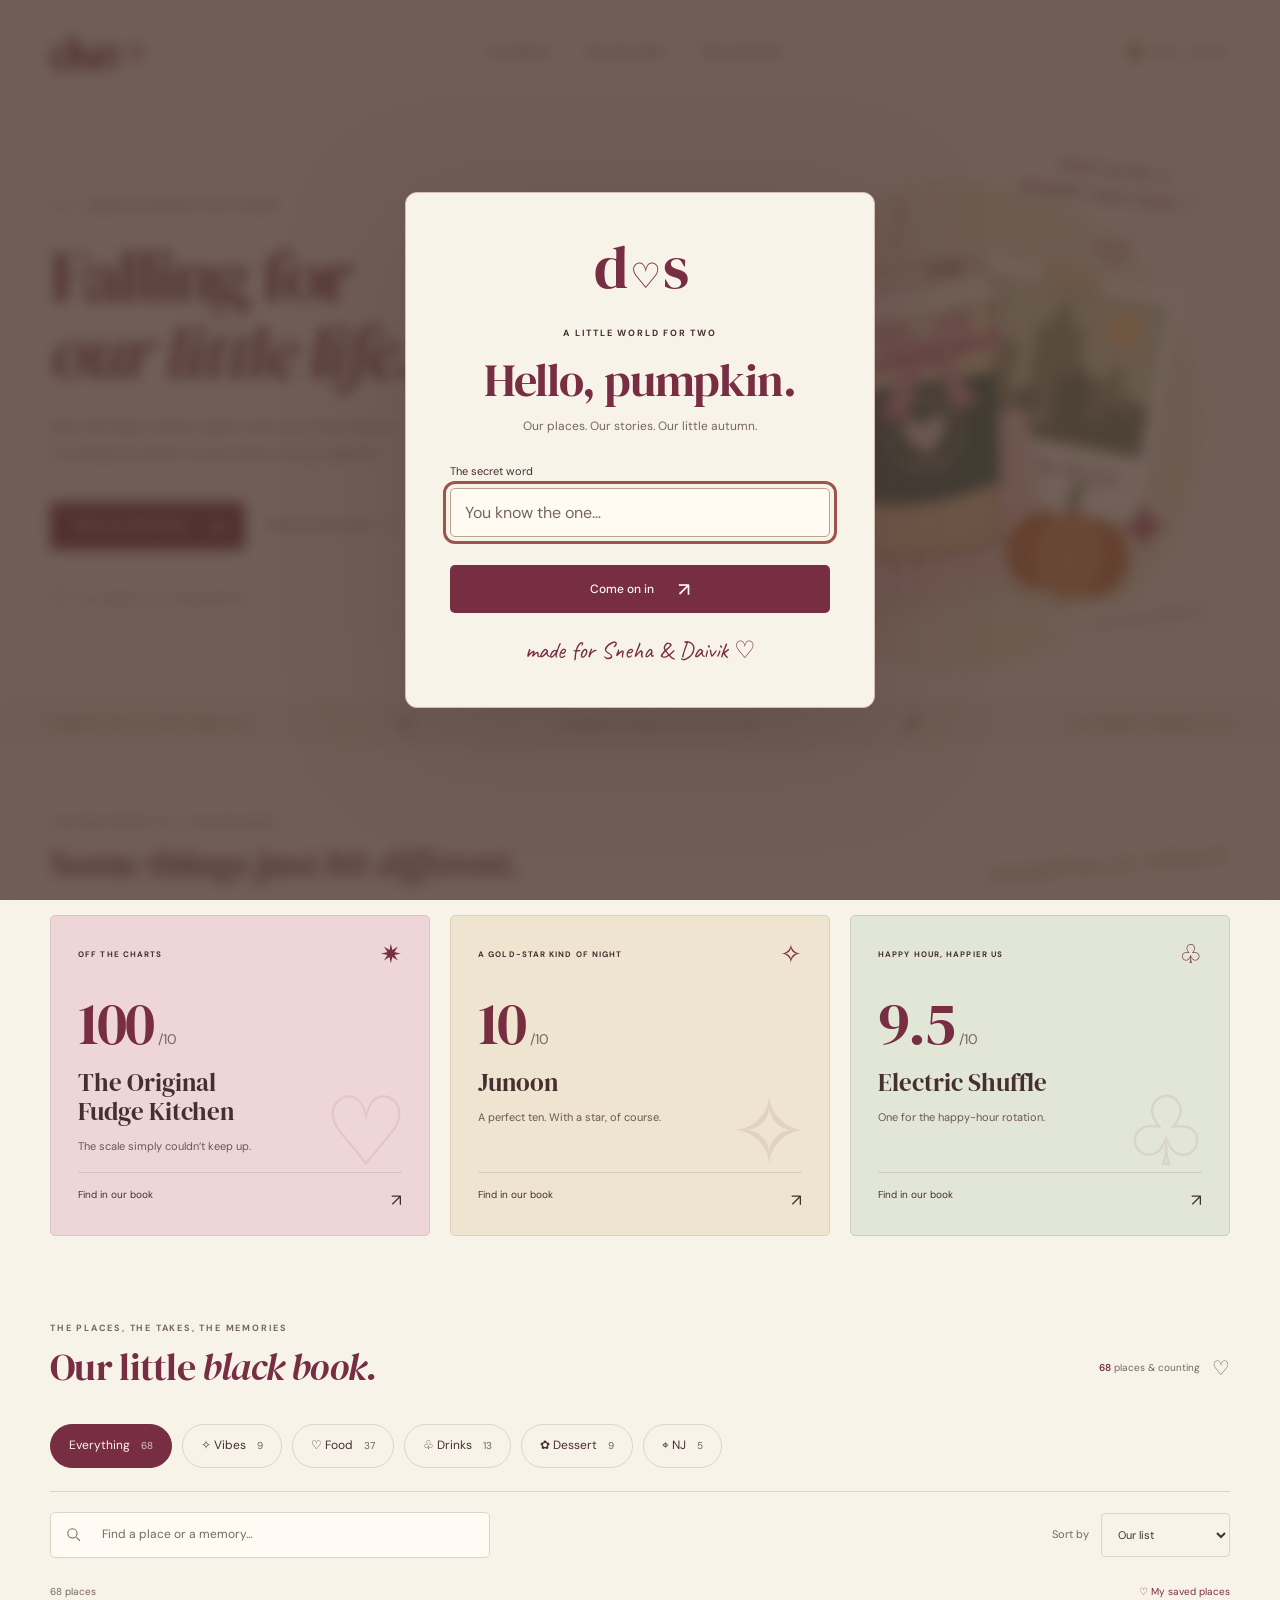
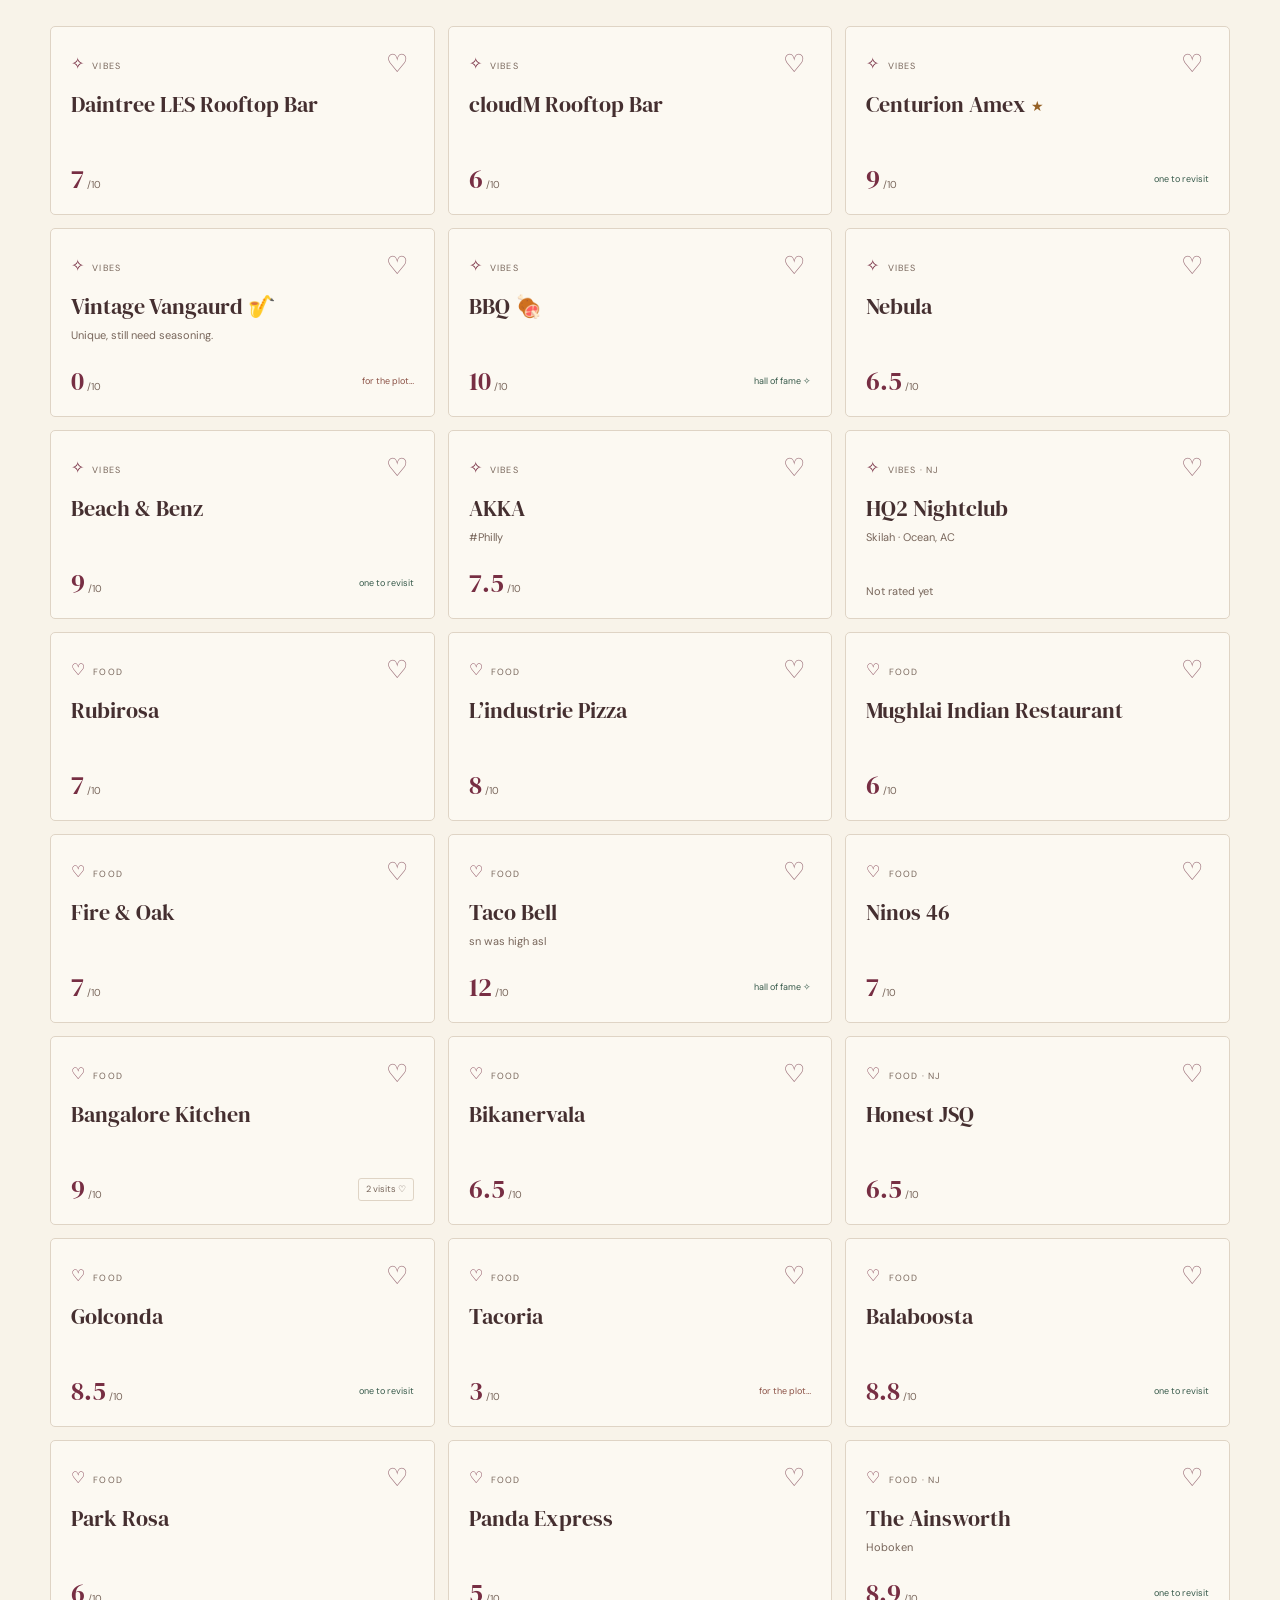
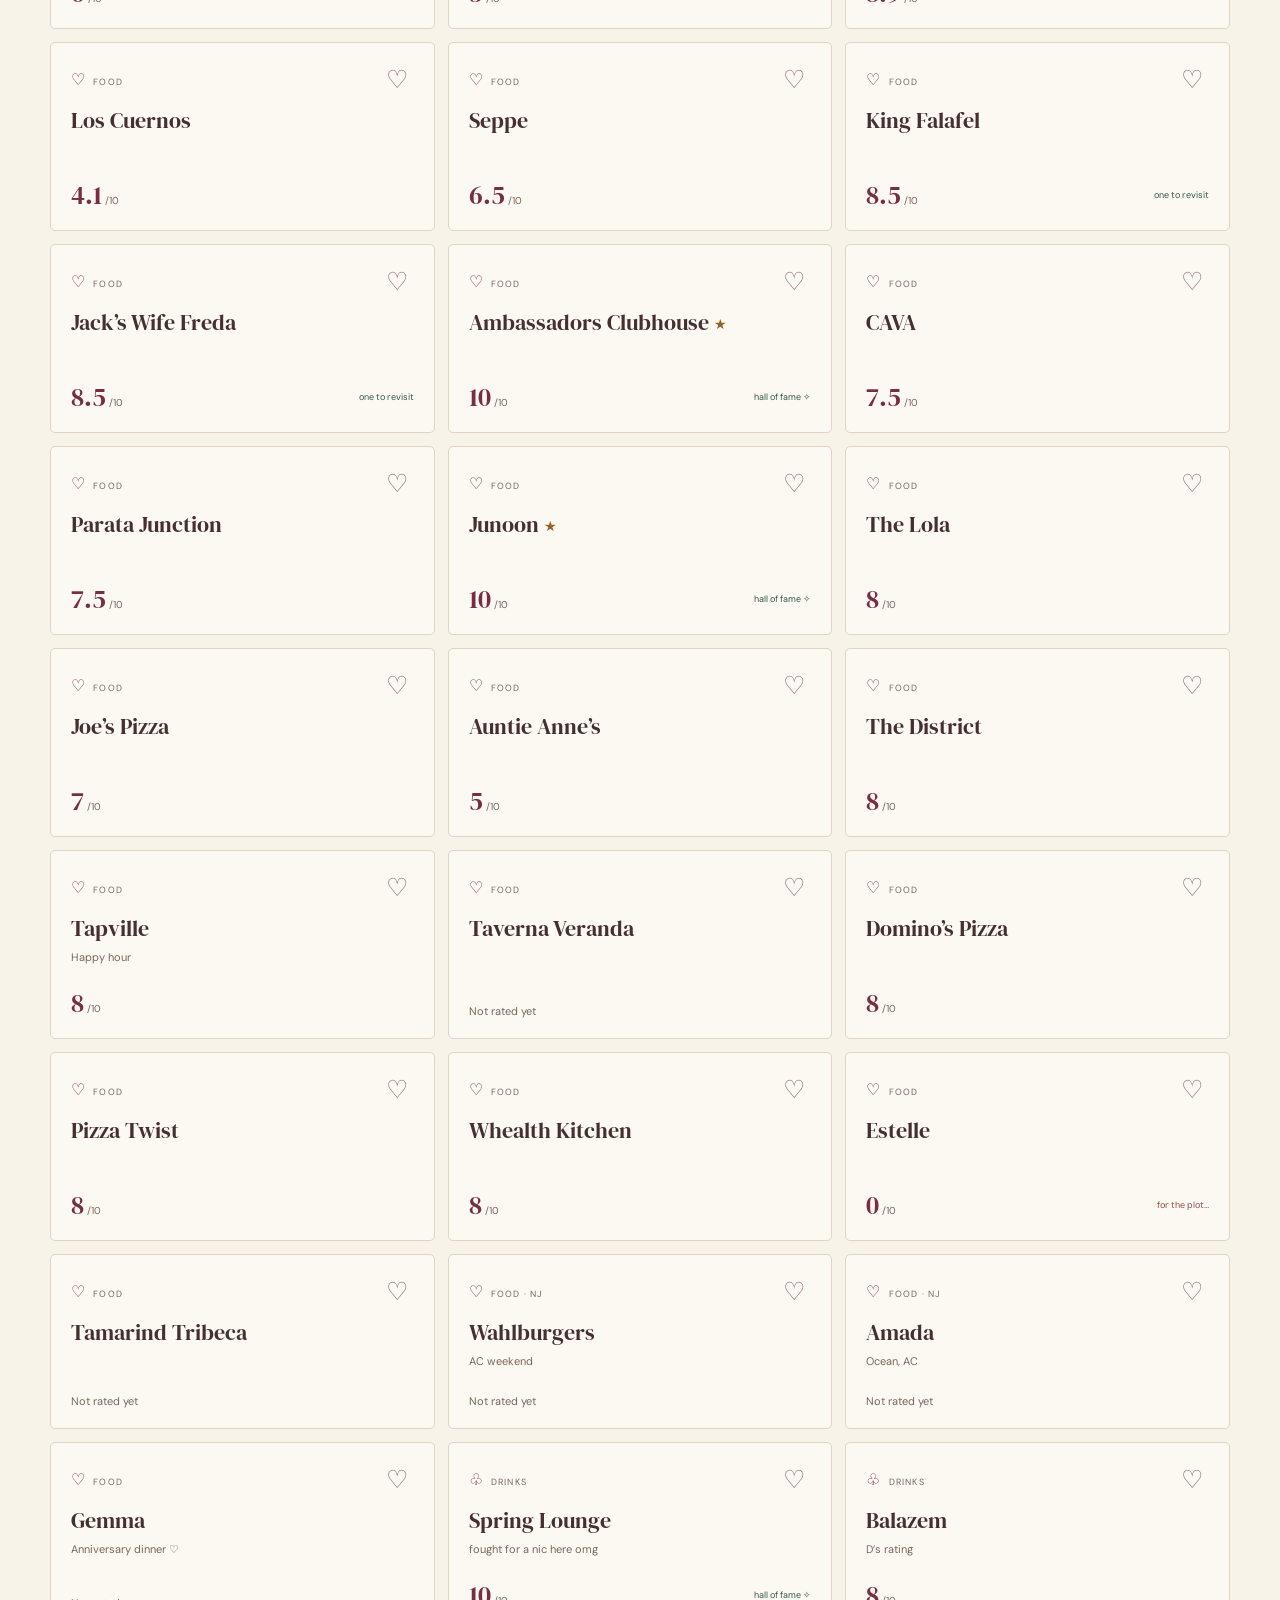
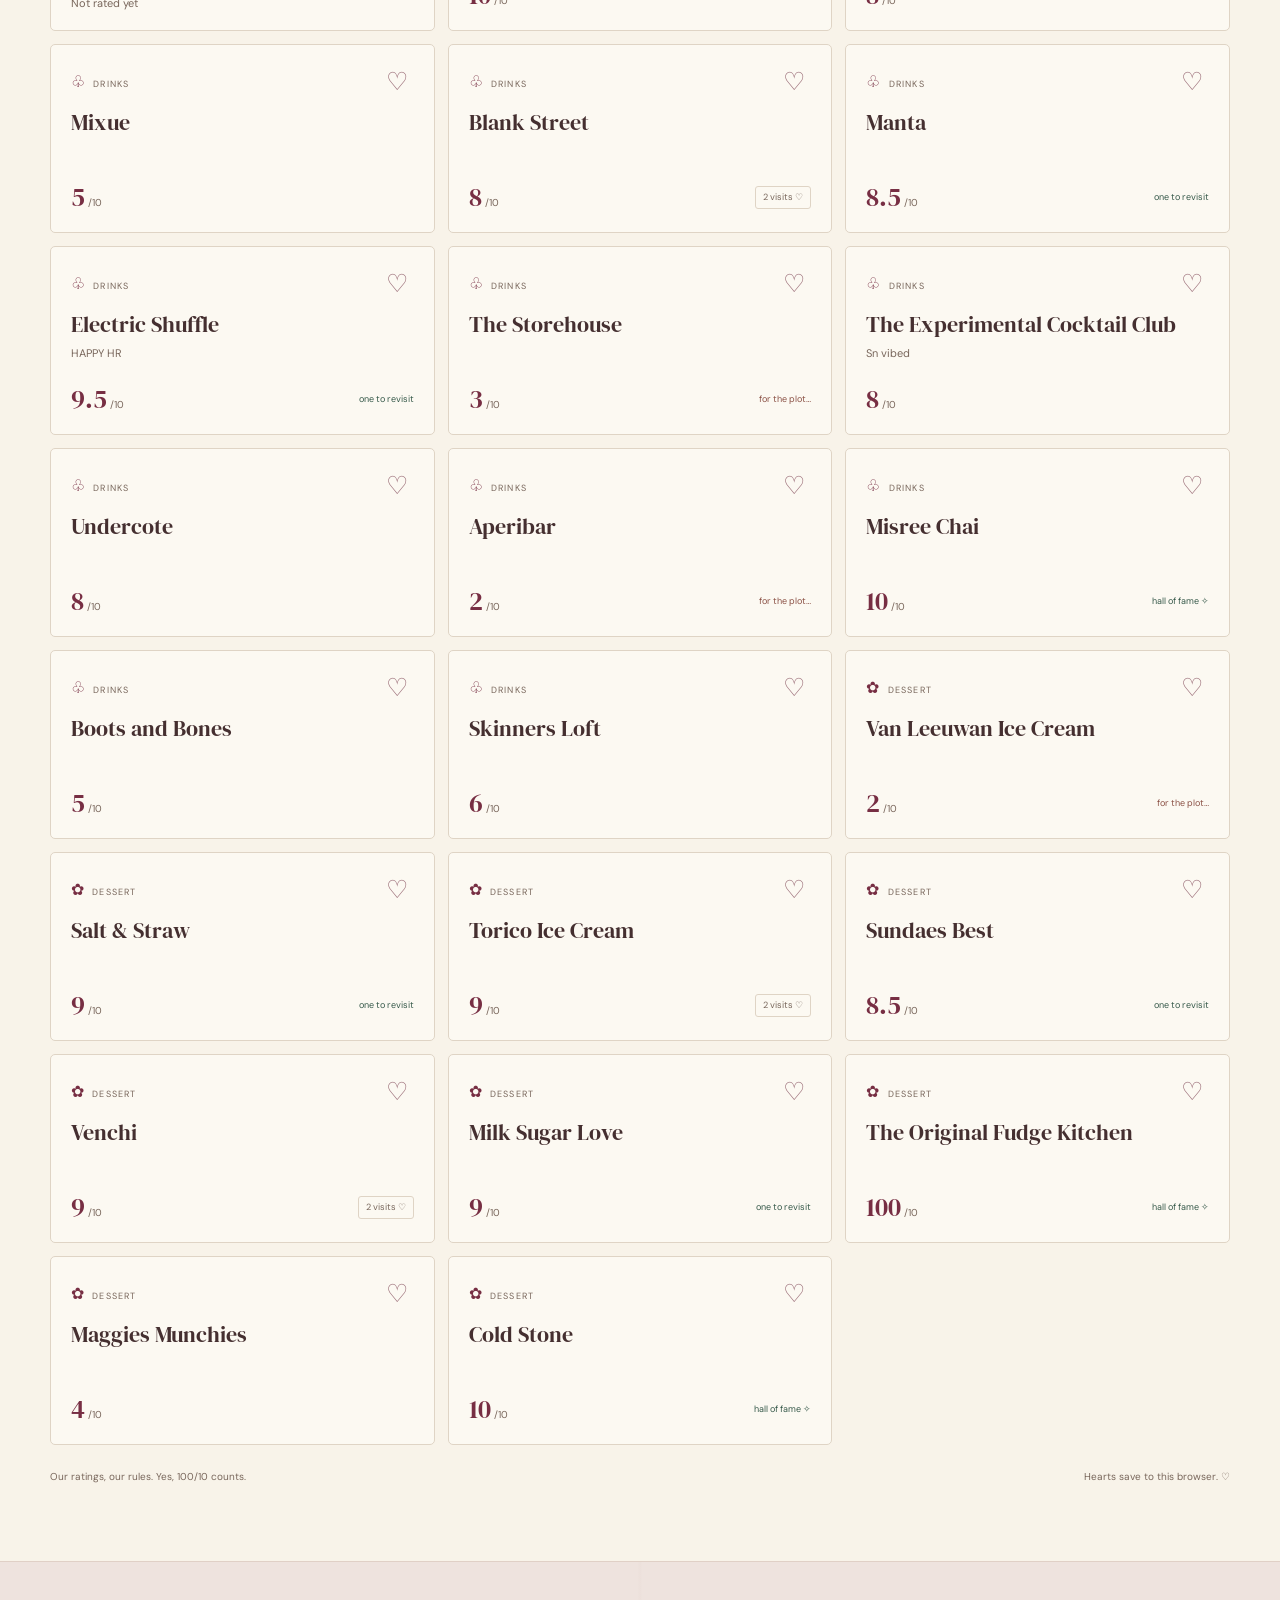
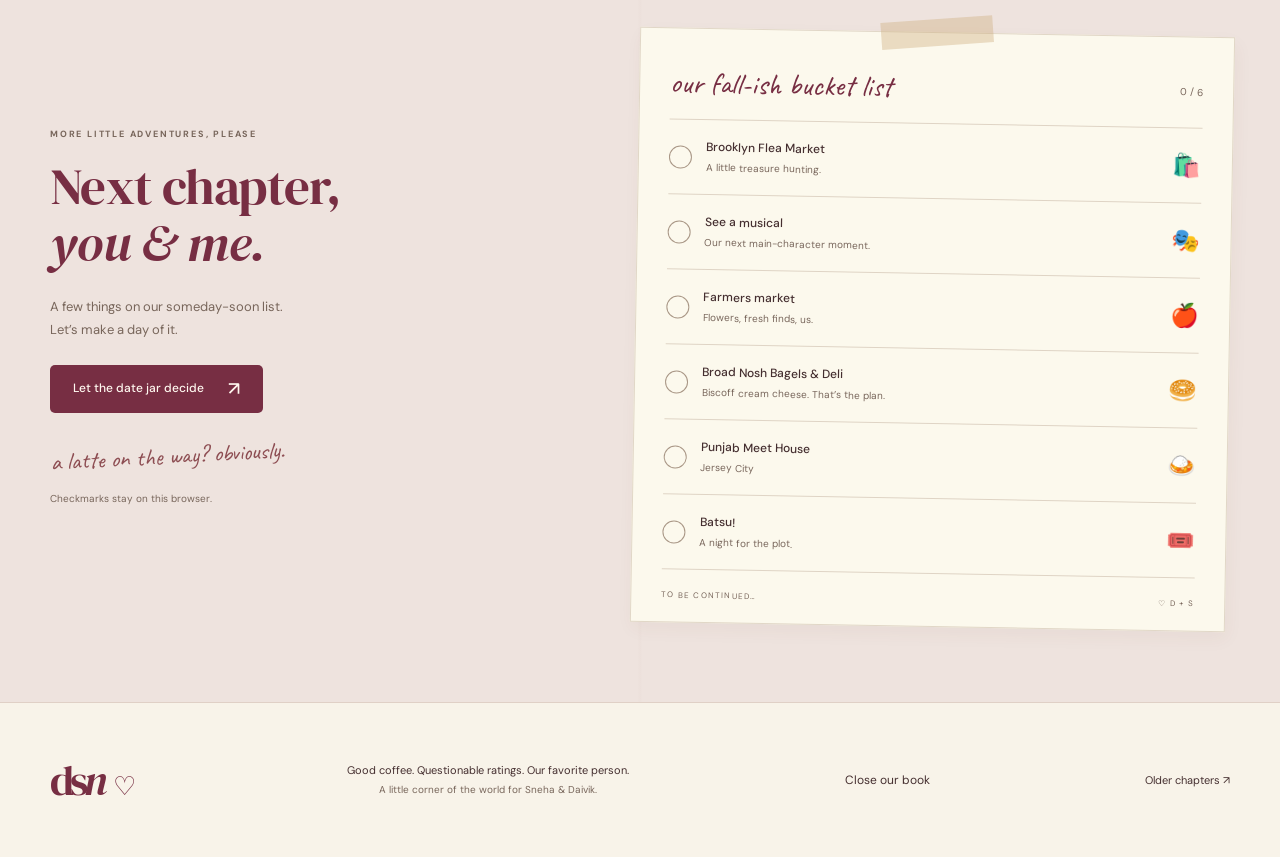
==== commit 47a3bbae: "Add Oct places (AC weekend, Gemma, Tamarind) and an NJ tab New, unrated until we score them: HQ2 Nig" ====
--- a/index.html
+++ b/index.html
@@ -85,9 +85,9 @@
   </div>
 </section>
 <section class="book-section wrap" id="little-book" aria-labelledby="book-title">
-  <div class="section-heading"><div><p class="eyebrow">THE PLACES, THE TAKES, THE MEMORIES</p><h2 id="book-title">Our little <em>black book.</em></h2></div><p class="book-total"><strong id="place-total">63</strong> places & counting <span aria-hidden="true">♡</span></p></div>
+  <div class="section-heading"><div><p class="eyebrow">THE PLACES, THE TAKES, THE MEMORIES</p><h2 id="book-title">Our little <em>black book.</em></h2></div><p class="book-total"><strong id="place-total">68</strong> places & counting <span aria-hidden="true">♡</span></p></div>
   <div class="book-controls">
-    <div class="category-tabs" role="group" aria-label="Filter by category"><button data-category="all" aria-pressed="true">Everything <span>63</span></button><button data-category="vibes" aria-pressed="false">✧ Vibes <span>8</span></button><button data-category="food" aria-pressed="false">♡ Food <span>33</span></button><button data-category="drinks" aria-pressed="false">♧ Drinks <span>13</span></button><button data-category="dessert" aria-pressed="false">✿ Dessert <span>9</span></button></div>
+    <div class="category-tabs" role="group" aria-label="Filter by category"><button data-category="all" aria-pressed="true">Everything <span>68</span></button><button data-category="vibes" aria-pressed="false">✧ Vibes <span>9</span></button><button data-category="food" aria-pressed="false">♡ Food <span>37</span></button><button data-category="drinks" aria-pressed="false">♧ Drinks <span>13</span></button><button data-category="dessert" aria-pressed="false">✿ Dessert <span>9</span></button><button data-category="nj" aria-pressed="false">⌖ NJ <span>5</span></button></div>
     <div class="search-row"><label class="search-field"><svg viewBox="0 0 24 24" aria-hidden="true"><circle cx="10.5" cy="10.5" r="6.5"/><path d="m16 16 5 5"/></svg><span class="sr-only">Search places or memories</span><input id="search" type="search" placeholder="Find a place or a memory…" autocomplete="off"></label><label class="sort-field"><span>Sort by</span><select id="sort"><option value="list">Our list</option><option value="rating">Highest rating</option><option value="name">A–Z</option><option value="low">Lowest rating</option></select></label></div>
     <div class="book-meta"><p id="result-count" role="status" aria-live="polite"></p><button id="favorites-only" class="favorite-filter" aria-pressed="false">♡ My saved places</button></div>
   </div>
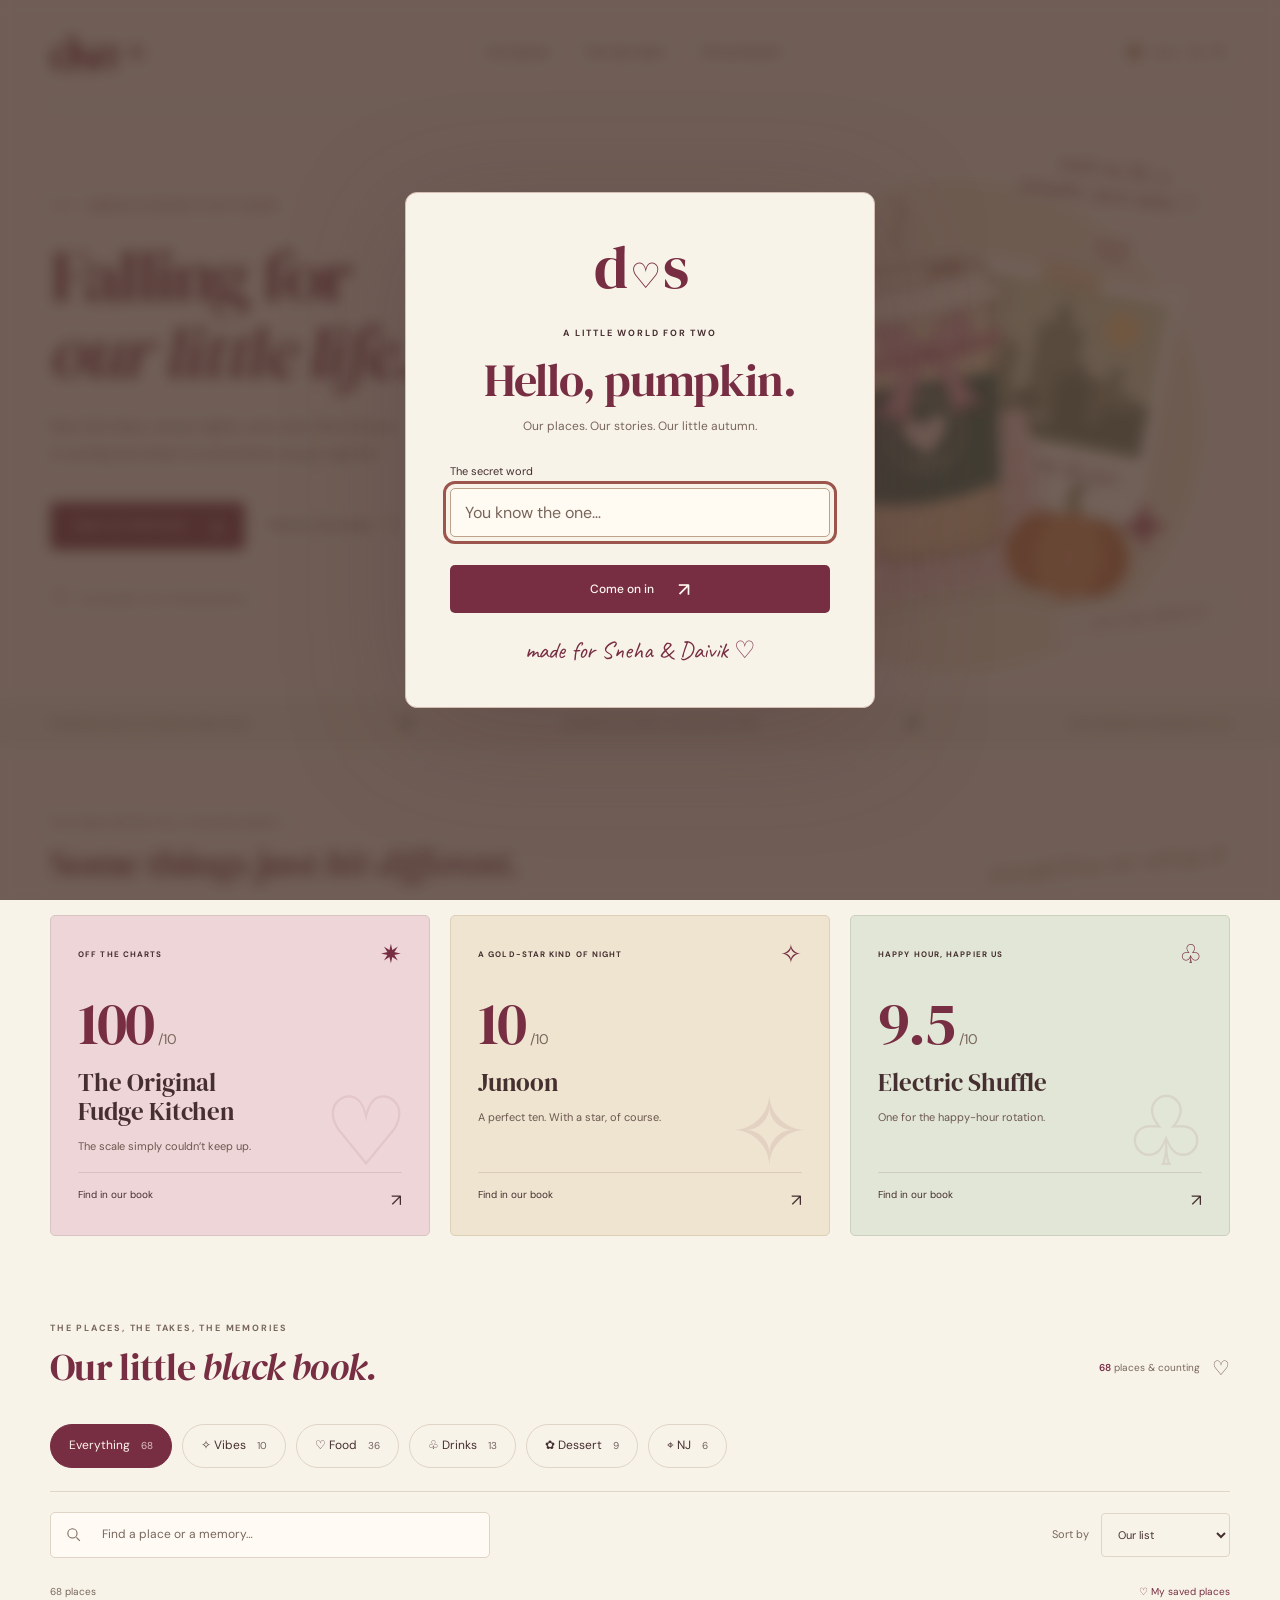
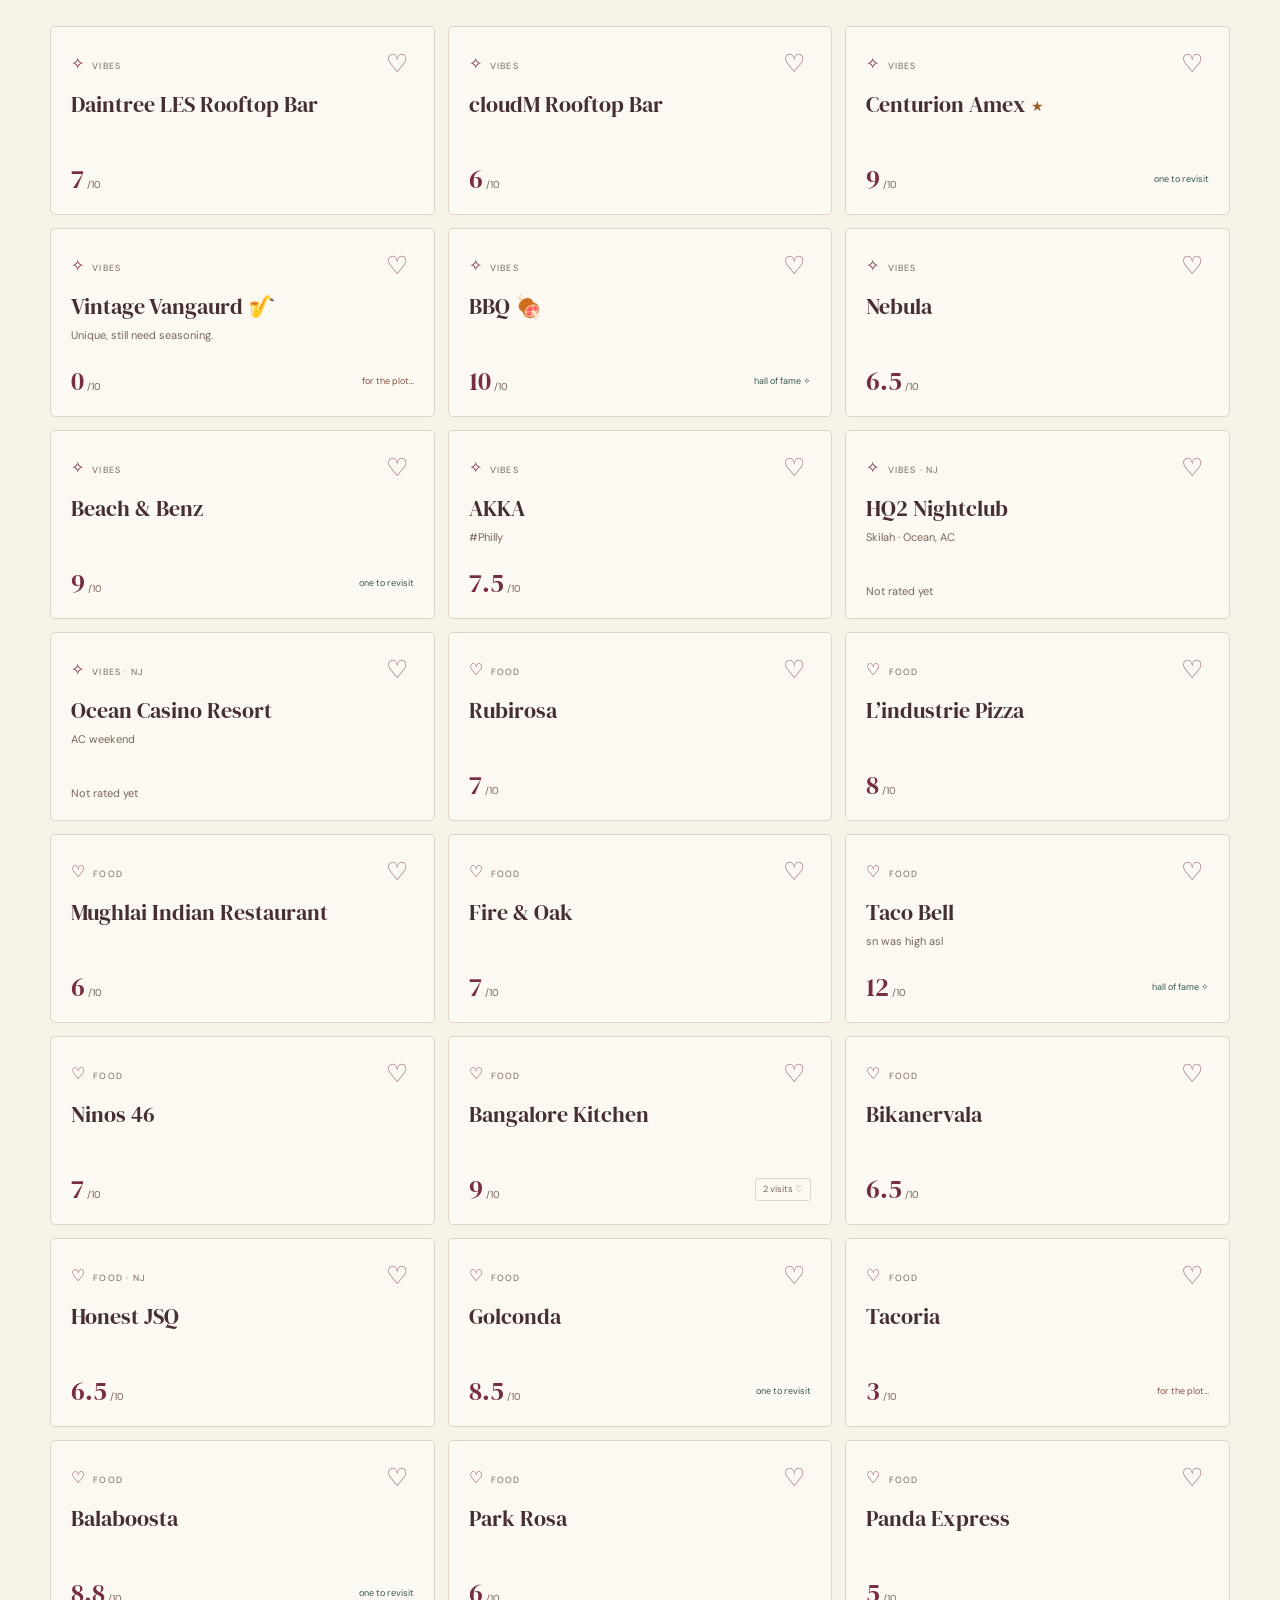
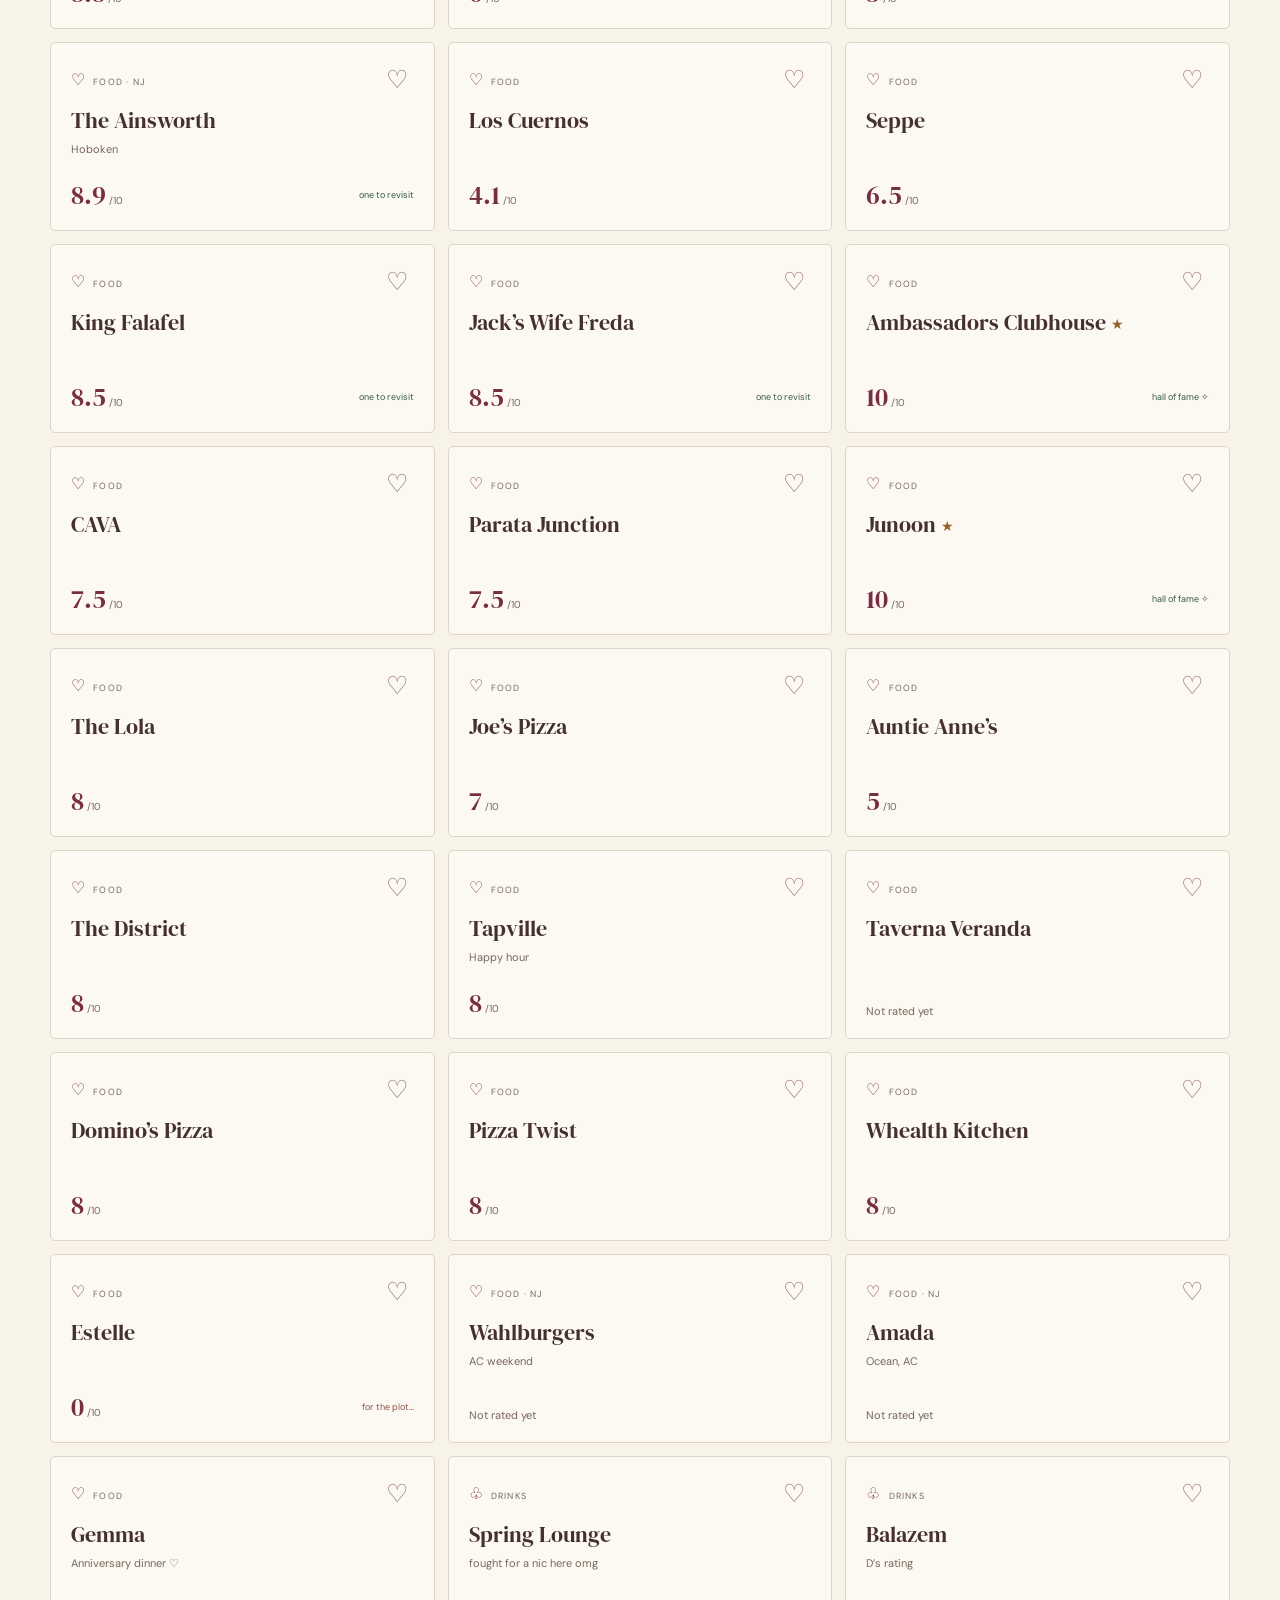
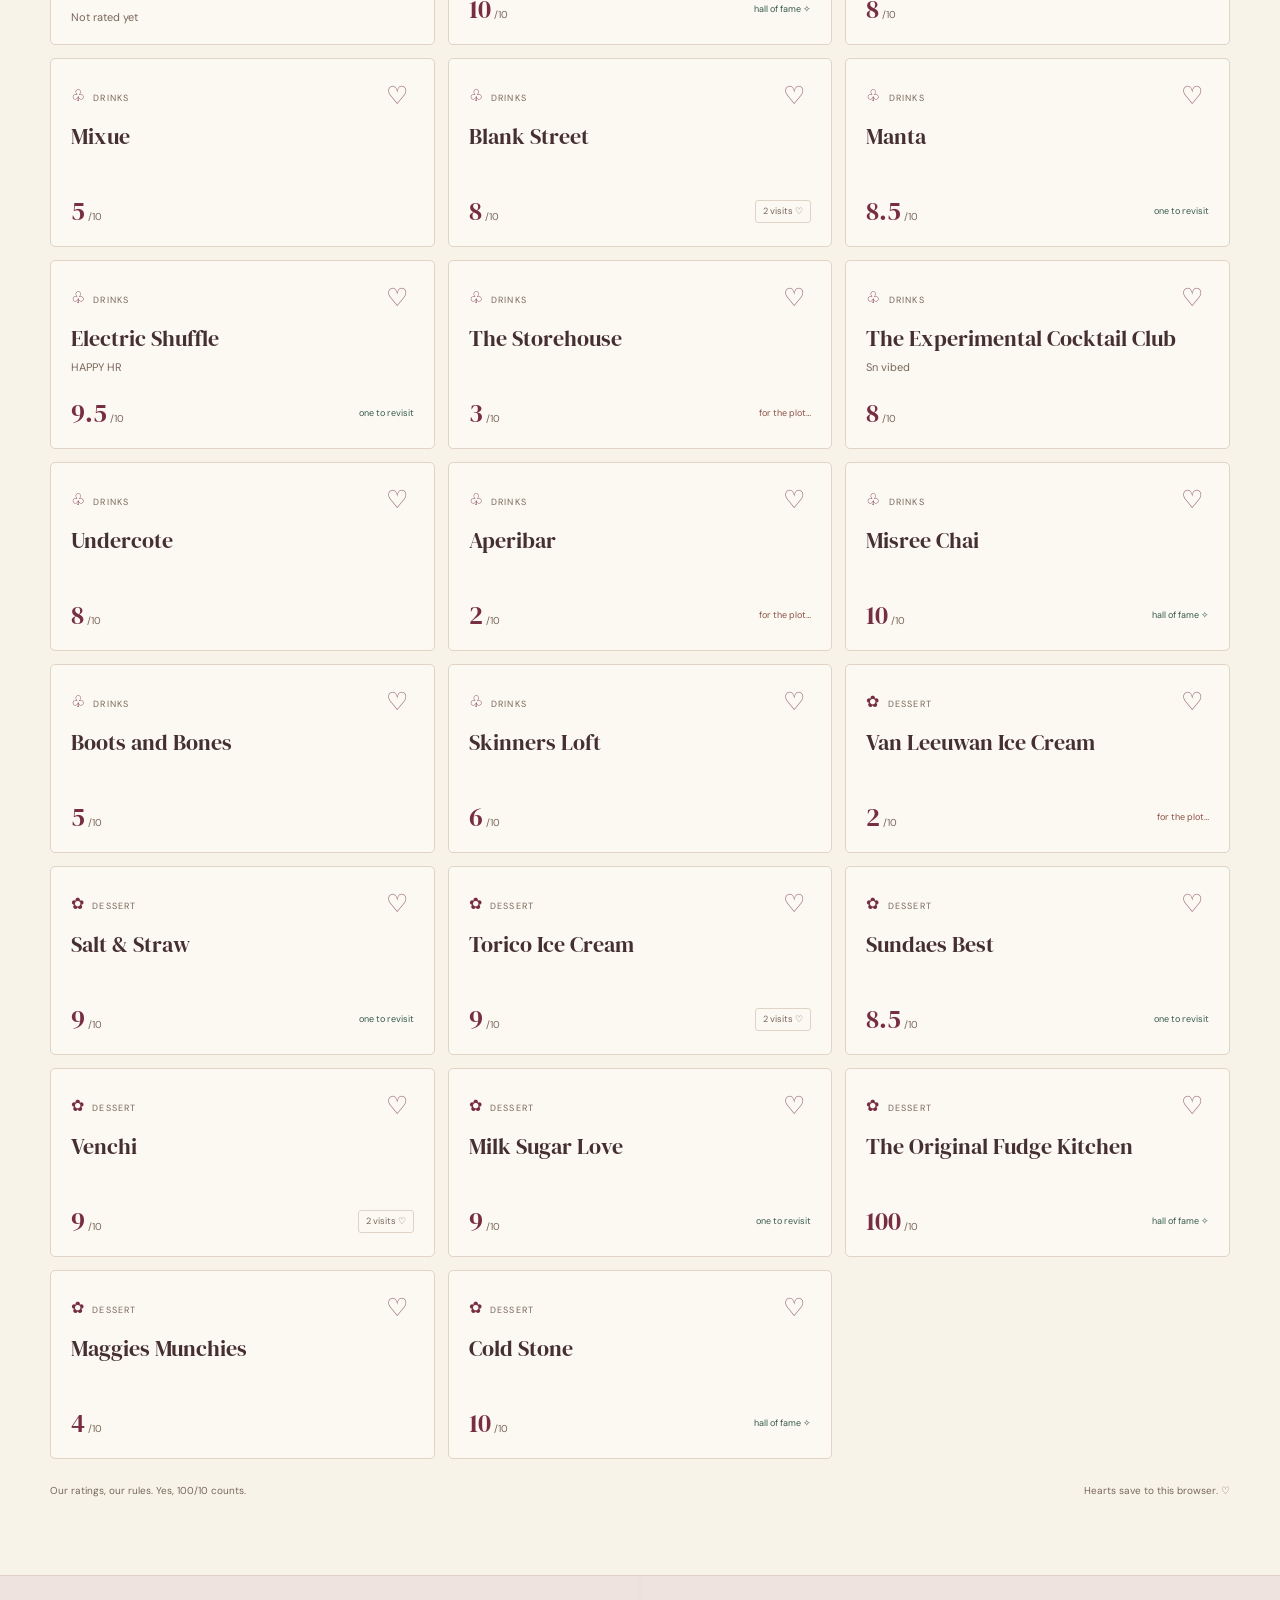
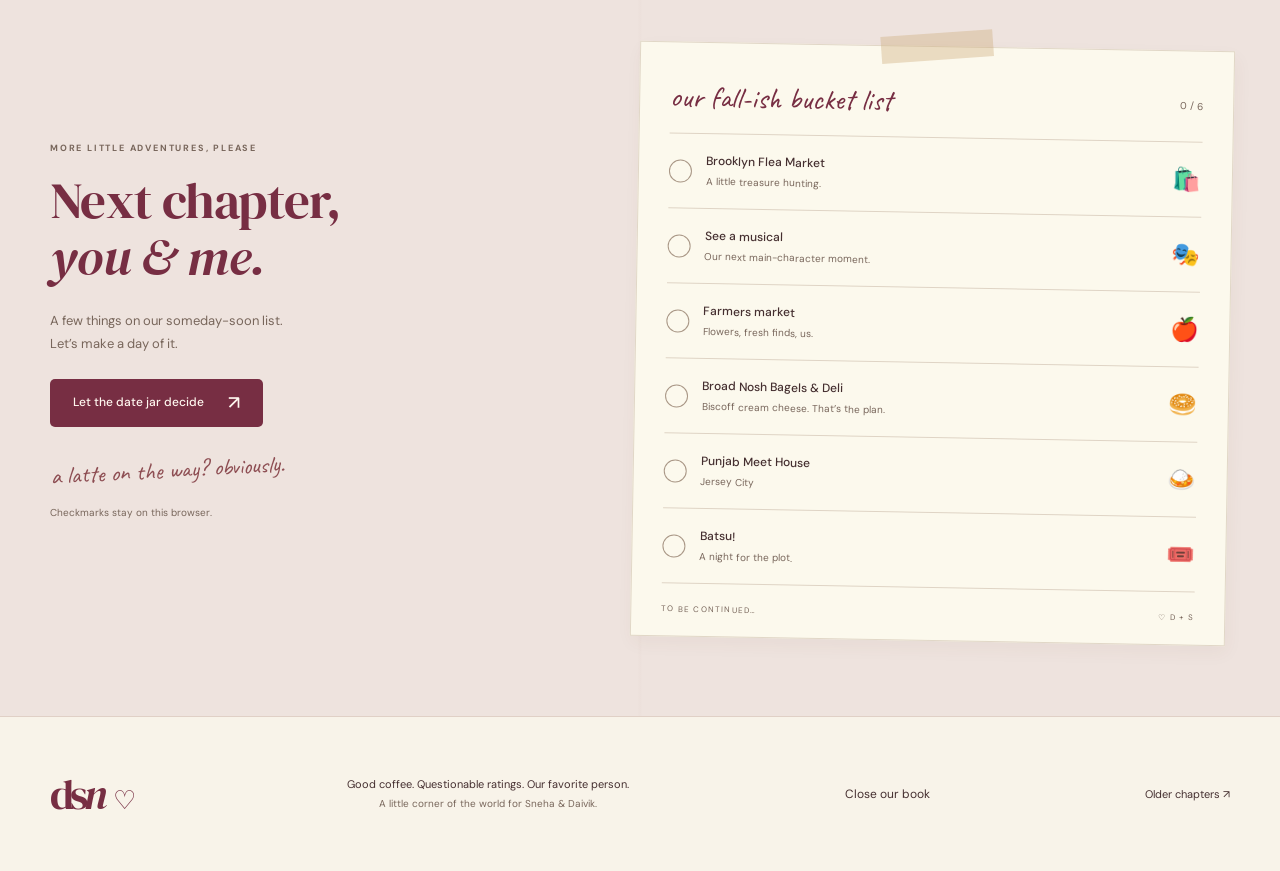
==== commit eaa1838a: "Drop Tamarind Tribeca (not a DSN night), add Ocean Casino Resort to NJ" ====
--- a/index.html
+++ b/index.html
@@ -87,7 +87,7 @@
 <section class="book-section wrap" id="little-book" aria-labelledby="book-title">
   <div class="section-heading"><div><p class="eyebrow">THE PLACES, THE TAKES, THE MEMORIES</p><h2 id="book-title">Our little <em>black book.</em></h2></div><p class="book-total"><strong id="place-total">68</strong> places & counting <span aria-hidden="true">♡</span></p></div>
   <div class="book-controls">
-    <div class="category-tabs" role="group" aria-label="Filter by category"><button data-category="all" aria-pressed="true">Everything <span>68</span></button><button data-category="vibes" aria-pressed="false">✧ Vibes <span>9</span></button><button data-category="food" aria-pressed="false">♡ Food <span>37</span></button><button data-category="drinks" aria-pressed="false">♧ Drinks <span>13</span></button><button data-category="dessert" aria-pressed="false">✿ Dessert <span>9</span></button><button data-category="nj" aria-pressed="false">⌖ NJ <span>5</span></button></div>
+    <div class="category-tabs" role="group" aria-label="Filter by category"><button data-category="all" aria-pressed="true">Everything <span>68</span></button><button data-category="vibes" aria-pressed="false">✧ Vibes <span>10</span></button><button data-category="food" aria-pressed="false">♡ Food <span>36</span></button><button data-category="drinks" aria-pressed="false">♧ Drinks <span>13</span></button><button data-category="dessert" aria-pressed="false">✿ Dessert <span>9</span></button><button data-category="nj" aria-pressed="false">⌖ NJ <span>6</span></button></div>
     <div class="search-row"><label class="search-field"><svg viewBox="0 0 24 24" aria-hidden="true"><circle cx="10.5" cy="10.5" r="6.5"/><path d="m16 16 5 5"/></svg><span class="sr-only">Search places or memories</span><input id="search" type="search" placeholder="Find a place or a memory…" autocomplete="off"></label><label class="sort-field"><span>Sort by</span><select id="sort"><option value="list">Our list</option><option value="rating">Highest rating</option><option value="name">A–Z</option><option value="low">Lowest rating</option></select></label></div>
     <div class="book-meta"><p id="result-count" role="status" aria-live="polite"></p><button id="favorites-only" class="favorite-filter" aria-pressed="false">♡ My saved places</button></div>
   </div>
